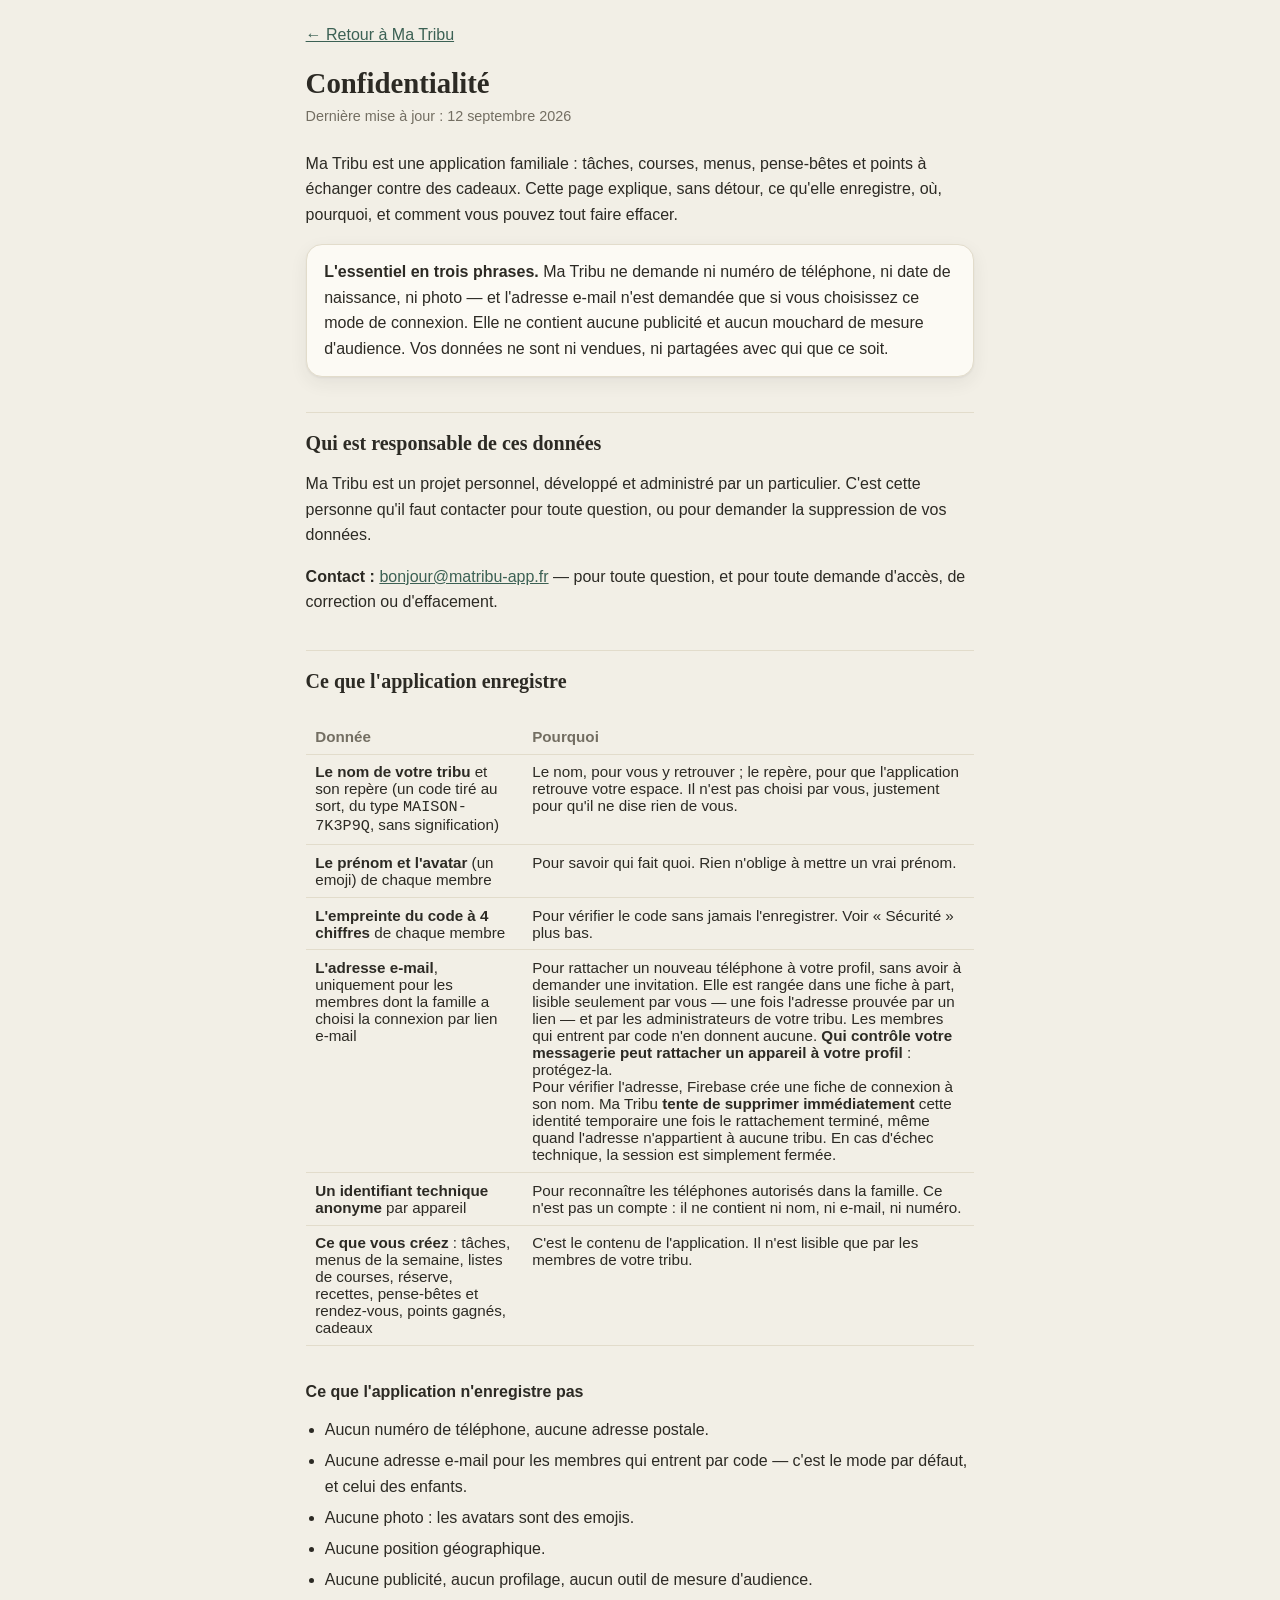
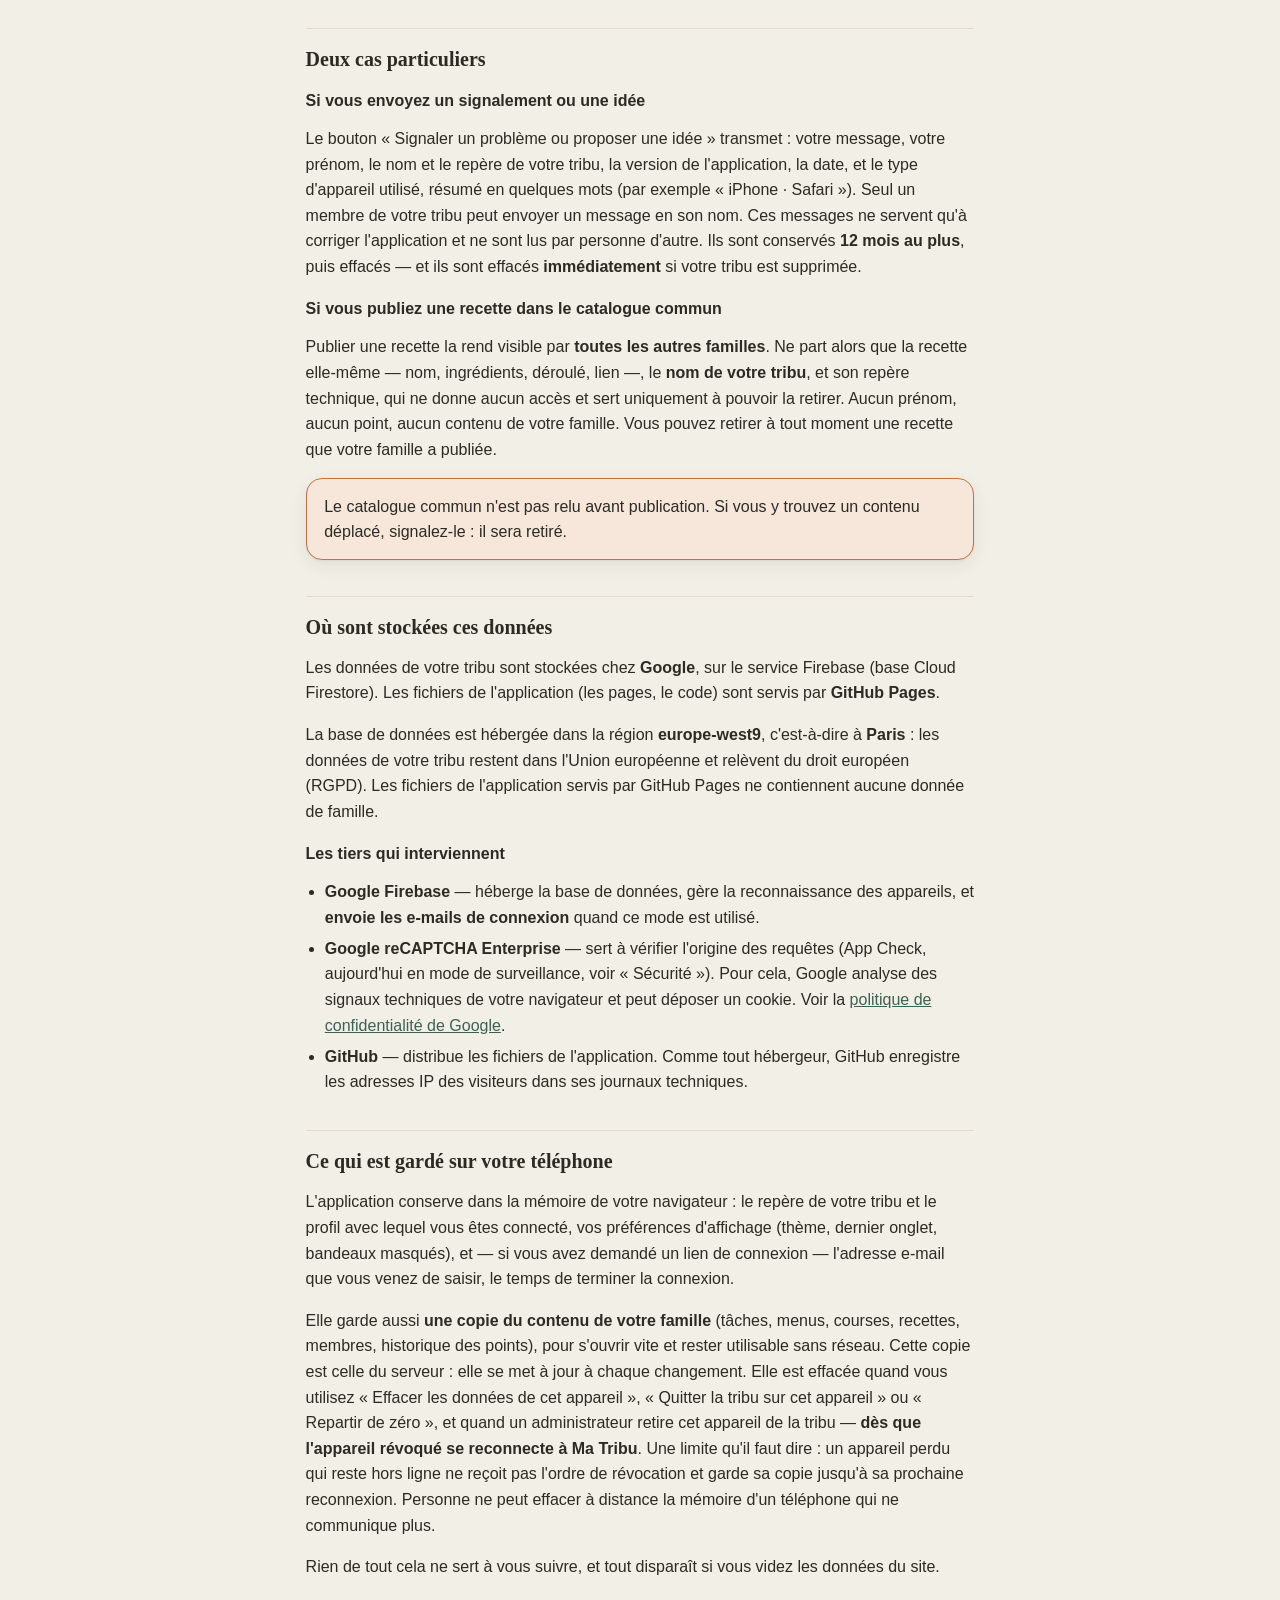
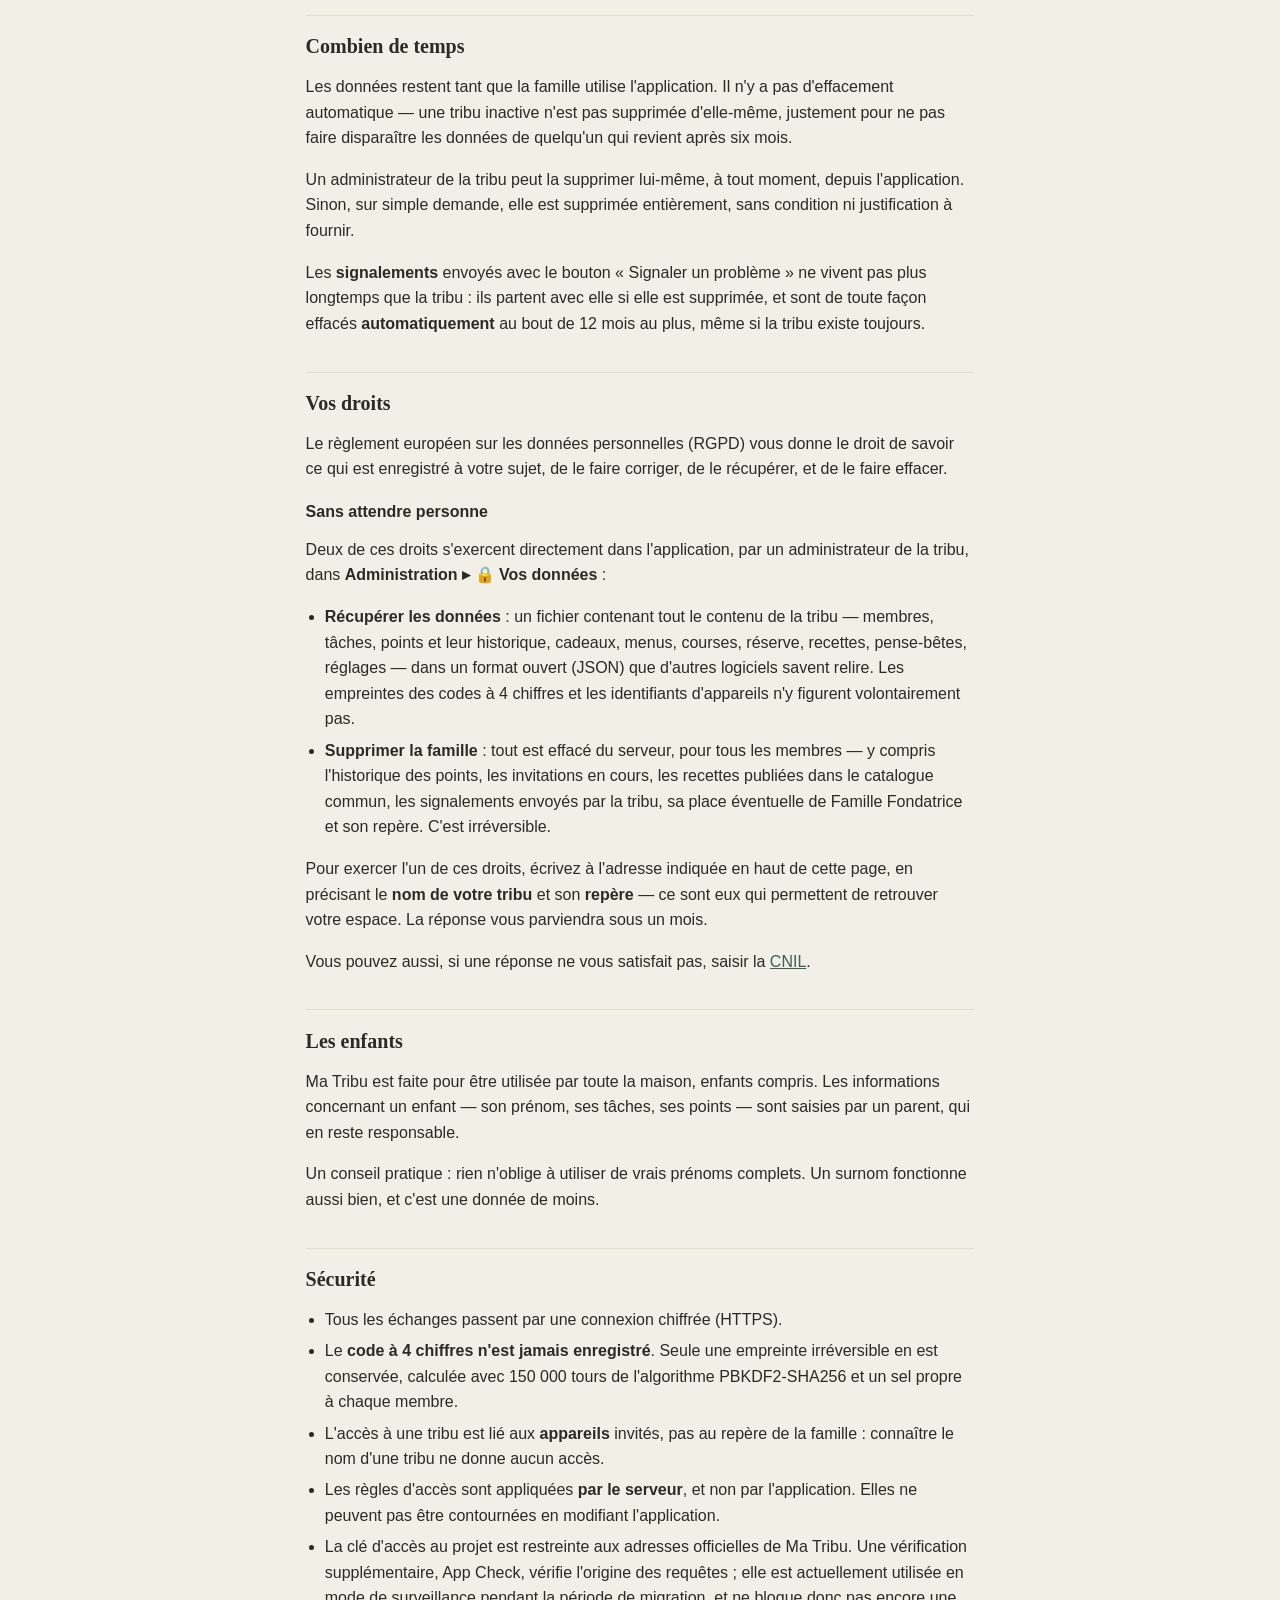
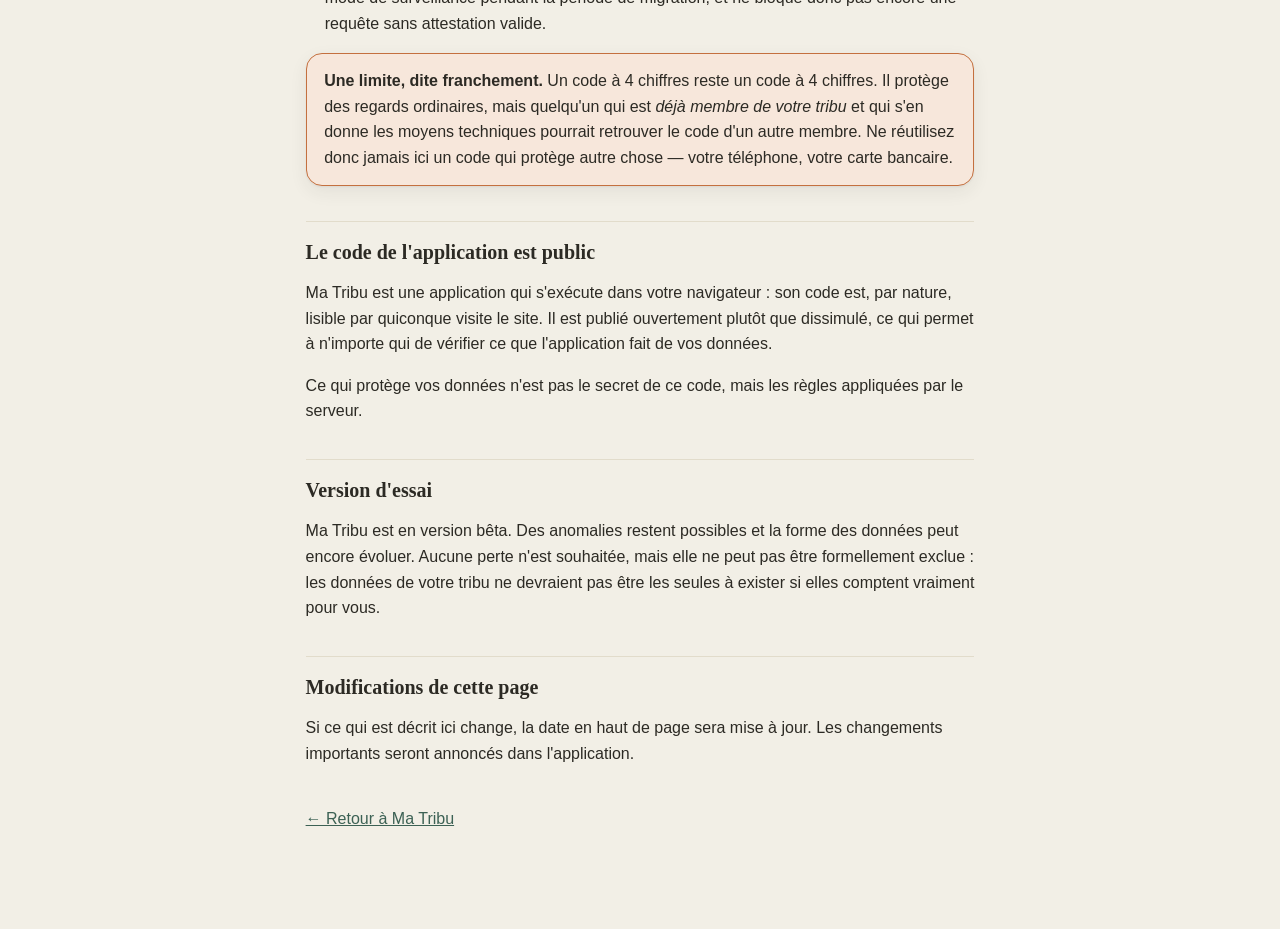
==== confidentialite.html @ 0715e957 "Add files via upload" ====
<!doctype html>
<html lang="fr">
<head>
<meta charset="utf-8">
<meta name="viewport" content="width=device-width, initial-scale=1, viewport-fit=cover">
<!-- CSP (15/09/2026, en essai) : une page de texte, sans aucun script. Elle n'a le droit
     de charger que sa feuille de style et son icone ; tout le reste est refuse. -->
<meta http-equiv="Content-Security-Policy" content="default-src 'none'; style-src 'self' 'unsafe-inline'; img-src 'self'; base-uri 'none'; form-action 'none'">
<title>Confidentialité — Ma Tribu</title>
<meta name="description" content="Ce que Ma Tribu collecte, où c'est stocké, et comment obtenir la suppression de vos données.">
<meta name="theme-color" content="#4E7A6A">
<meta name="robots" content="index, follow">
<link rel="icon" href="icon-192.png">
<link rel="stylesheet" href="styles.css">
<style>
  /* Une page de texte, pas un écran d'application : elle doit rester lisible
     seule, sans le cadre de l'app et sans JavaScript. */
  .page-texte{
    max-width:44rem;
    margin:0 auto;
    padding:1.6rem 1.1rem 4rem;
    color:var(--ink);
  }
  .page-texte h1{
    font-family:var(--font-display);
    font-size:1.8rem;
    line-height:1.2;
    margin:.2rem 0 .3rem;
  }
  .page-texte h2{
    font-family:var(--font-display);
    font-size:1.25rem;
    margin:2.2rem 0 .6rem;
    padding-top:1.2rem;
    border-top:1px solid var(--border);
  }
  .page-texte h3{
    font-size:1rem;
    margin:1.3rem 0 .35rem;
  }
  .page-texte p, .page-texte li{ line-height:1.6; }
  .page-texte ul{ padding-left:1.2rem; }
  .page-texte li{ margin:.35rem 0; }
  .page-texte a{ color:var(--accent-strong); }
  .date-maj{ color:var(--ink-muted); font-size:.9rem; margin:0 0 1.4rem; }
  .encadre{
    background:var(--surface);
    border:1px solid var(--border);
    border-radius:var(--radius);
    padding:.9rem 1.1rem;
    margin:1rem 0;
    box-shadow:var(--shadow);
  }
  .encadre.attention{ background:var(--warm-soft); border-color:var(--warm); }
  .a-completer{
    background:var(--gold-soft);
    border:2px dashed var(--gold);
    border-radius:var(--radius-sm);
    padding:.7rem .9rem;
    margin:.8rem 0;
    font-weight:600;
  }
  .tableau-donnees{ width:100%; border-collapse:collapse; margin:1rem 0; font-size:.95rem; }
  .tableau-donnees th, .tableau-donnees td{
    text-align:left; vertical-align:top;
    padding:.55rem .6rem;
    border-bottom:1px solid var(--border);
  }
  .tableau-donnees th{ color:var(--ink-muted); font-weight:600; }
  .enveloppe-tableau{ overflow-x:auto; }
  .retour{ display:inline-block; margin-bottom:1.2rem; color:var(--accent-strong); }
</style>
</head>
<body>
<main class="page-texte">

<a class="retour" href="./">← Retour à Ma Tribu</a>

<h1>Confidentialité</h1>
<p class="date-maj">Dernière mise à jour : 12 septembre 2026</p>

<p>Ma Tribu est une application familiale : tâches, courses, menus, pense-bêtes
et points à échanger contre des cadeaux. Cette page explique, sans détour, ce
qu'elle enregistre, où, pourquoi, et comment vous pouvez tout faire effacer.</p>

<div class="encadre">
  <p style="margin:0"><b>L'essentiel en trois phrases.</b> Ma Tribu ne demande
  ni numéro de téléphone, ni date de naissance, ni photo — et l'adresse e-mail
  n'est demandée que si vous choisissez ce mode de connexion. Elle ne contient
  aucune publicité et aucun mouchard de mesure d'audience. Vos données ne sont
  ni vendues, ni partagées avec qui que ce soit.</p>
</div>

<h2>Qui est responsable de ces données</h2>

<p>Ma Tribu est un projet personnel, développé et administré par un particulier.
C'est cette personne qu'il faut contacter pour toute question, ou pour demander
la suppression de vos données.</p>

<p><b>Contact :</b>
<a href="mailto:bonjour@matribu-app.fr">bonjour@matribu-app.fr</a> — pour toute
question, et pour toute demande d'accès, de correction ou d'effacement.</p>

<h2>Ce que l'application enregistre</h2>

<div class="enveloppe-tableau">
<table class="tableau-donnees">
  <thead>
    <tr><th>Donnée</th><th>Pourquoi</th></tr>
  </thead>
  <tbody>
    <tr>
      <td><b>Le nom de votre tribu</b> et son repère (un code tiré au sort,
      du type <code>MAISON-7K3P9Q</code>, sans signification)</td>
      <td>Le nom, pour vous y retrouver ; le repère, pour que l'application
      retrouve votre espace. Il n'est pas choisi par vous, justement pour
      qu'il ne dise rien de vous.</td>
    </tr>
    <tr>
      <td><b>Le prénom et l'avatar</b> (un emoji) de chaque membre</td>
      <td>Pour savoir qui fait quoi. Rien n'oblige à mettre un vrai prénom.</td>
    </tr>
    <tr>
      <td><b>L'empreinte du code à 4 chiffres</b> de chaque membre</td>
      <td>Pour vérifier le code sans jamais l'enregistrer. Voir « Sécurité »
      plus bas.</td>
    </tr>
    <tr>
      <td><b>L'adresse e-mail</b>, uniquement pour les membres dont la famille
      a choisi la connexion par lien e-mail</td>
      <td>Pour rattacher un nouveau téléphone à votre profil, sans avoir à
      demander une invitation. Elle est rangée dans une fiche à part, lisible
      seulement par vous — une fois l'adresse prouvée par un lien — et par les
      administrateurs de votre tribu. Les membres qui entrent par code n'en
      donnent aucune. <b>Qui contrôle votre messagerie peut rattacher un
      appareil à votre profil</b> : protégez-la.<br>
      Pour vérifier l'adresse, Firebase crée une fiche de connexion à son nom.
      Ma Tribu <b>tente de supprimer immédiatement</b> cette identité
      temporaire une fois le rattachement terminé, même quand l'adresse
      n'appartient à aucune tribu. En cas d'échec technique, la session est
      simplement fermée.</td>
    </tr>
    <tr>
      <td><b>Un identifiant technique anonyme</b> par appareil</td>
      <td>Pour reconnaître les téléphones autorisés dans la famille. Ce n'est
      pas un compte : il ne contient ni nom, ni e-mail, ni numéro.</td>
    </tr>
    <tr>
      <td><b>Ce que vous créez</b> : tâches, menus de la semaine, listes de
      courses, réserve, recettes, pense-bêtes et rendez-vous, points gagnés,
      cadeaux</td>
      <td>C'est le contenu de l'application. Il n'est lisible que par les
      membres de votre tribu.</td>
    </tr>
  </tbody>
</table>
</div>

<h3>Ce que l'application n'enregistre pas</h3>
<ul>
  <li>Aucun numéro de téléphone, aucune adresse postale.</li>
  <li>Aucune adresse e-mail pour les membres qui entrent par code — c'est le
  mode par défaut, et celui des enfants.</li>
  <li>Aucune photo : les avatars sont des emojis.</li>
  <li>Aucune position géographique.</li>
  <li>Aucune publicité, aucun profilage, aucun outil de mesure d'audience.</li>
</ul>

<h2>Deux cas particuliers</h2>

<h3>Si vous envoyez un signalement ou une idée</h3>
<p>Le bouton « Signaler un problème ou proposer une idée » transmet : votre
message, votre prénom, le nom et le repère de votre tribu, la version de
l'application, la date, et le type d'appareil utilisé, résumé en quelques
mots (par exemple « iPhone · Safari »). Seul un membre de votre tribu peut
envoyer un message en son nom. Ces messages ne servent qu'à corriger
l'application et ne sont lus par personne d'autre. Ils sont conservés
<b>12 mois au plus</b>, puis effacés — et ils sont effacés <b>immédiatement</b>
si votre tribu est supprimée.</p>

<h3>Si vous publiez une recette dans le catalogue commun</h3>
<p>Publier une recette la rend visible par <b>toutes les autres familles</b>.
Ne part alors que la recette elle-même — nom, ingrédients, déroulé, lien —,
le <b>nom de votre tribu</b>, et son repère technique, qui ne donne aucun
accès et sert uniquement à pouvoir la retirer. Aucun prénom, aucun point,
aucun contenu de votre famille. Vous pouvez retirer à tout moment une recette
que votre famille a publiée.</p>

<div class="encadre attention">
  <p style="margin:0">Le catalogue commun n'est pas relu avant publication.
  Si vous y trouvez un contenu déplacé, signalez-le : il sera retiré.</p>
</div>

<h2>Où sont stockées ces données</h2>

<p>Les données de votre tribu sont stockées chez <b>Google</b>, sur le service
Firebase (base Cloud Firestore). Les fichiers de l'application (les pages, le
code) sont servis par <b>GitHub Pages</b>.</p>

<p>La base de données est hébergée dans la région <b>europe-west9</b>, c'est-à-dire
à <b>Paris</b> : les données de votre tribu restent dans l'Union européenne et
relèvent du droit européen (RGPD). Les fichiers de l'application servis par
GitHub Pages ne contiennent aucune donnée de famille.</p>

<h3>Les tiers qui interviennent</h3>
<ul>
  <li><b>Google Firebase</b> — héberge la base de données, gère la
  reconnaissance des appareils, et <b>envoie les e-mails de connexion</b>
  quand ce mode est utilisé.</li>
  <li><b>Google reCAPTCHA Enterprise</b> — sert à vérifier l'origine des
  requêtes (App Check, aujourd'hui en mode de surveillance, voir « Sécurité »).
  Pour cela, Google analyse des
  signaux techniques de votre navigateur et peut déposer un cookie. Voir la
  <a href="https://policies.google.com/privacy" target="_blank" rel="noopener">politique
  de confidentialité de Google</a>.</li>
  <li><b>GitHub</b> — distribue les fichiers de l'application. Comme tout
  hébergeur, GitHub enregistre les adresses IP des visiteurs dans ses journaux
  techniques.</li>
</ul>

<h2>Ce qui est gardé sur votre téléphone</h2>

<p>L'application conserve dans la mémoire de votre navigateur : le repère de
votre tribu et le profil avec lequel vous êtes connecté, vos préférences
d'affichage (thème, dernier onglet, bandeaux masqués), et — si vous avez
demandé un lien de connexion — l'adresse e-mail que vous venez de saisir, le
temps de terminer la connexion.</p>
<p>Elle garde aussi <b>une copie du contenu de votre famille</b> (tâches,
menus, courses, recettes, membres, historique des points), pour s'ouvrir
vite et rester utilisable sans réseau. Cette copie est celle du serveur : elle
se met à jour à chaque changement. Elle est effacée quand vous utilisez
« Effacer les données de cet appareil », « Quitter la tribu sur cet appareil »
ou « Repartir de zéro », et quand un administrateur retire cet appareil de la
tribu — <b>dès que l'appareil révoqué se reconnecte à Ma Tribu</b>. Une limite
qu'il faut dire : un appareil perdu qui reste hors ligne ne reçoit pas l'ordre
de révocation et garde sa copie jusqu'à sa prochaine reconnexion. Personne ne
peut effacer à distance la mémoire d'un téléphone qui ne communique plus.</p>
<p>Rien de tout cela ne sert à vous suivre, et tout disparaît si vous videz les
données du site.</p>

<h2>Combien de temps</h2>

<p>Les données restent tant que la famille utilise l'application. Il n'y a pas
d'effacement automatique — une tribu inactive n'est pas supprimée d'elle-même,
justement pour ne pas faire disparaître les données de quelqu'un qui revient
après six mois.</p>
<p>Un administrateur de la tribu peut la supprimer lui-même, à tout moment,
depuis l'application. Sinon, sur simple demande, elle est supprimée
entièrement, sans condition ni justification à fournir.</p>
<p>Les <b>signalements</b> envoyés avec le bouton « Signaler un problème » ne
vivent pas plus longtemps que la tribu : ils partent avec elle si elle est
supprimée, et sont de toute façon effacés <b>automatiquement</b> au bout de
12 mois au plus, même si la tribu existe toujours.</p>

<h2>Vos droits</h2>

<p>Le règlement européen sur les données personnelles (RGPD) vous donne le droit
de savoir ce qui est enregistré à votre sujet, de le faire corriger, de le
récupérer, et de le faire effacer.</p>

<h3>Sans attendre personne</h3>
<p>Deux de ces droits s'exercent directement dans l'application, par un
administrateur de la tribu, dans <b>Administration ▸ 🔒 Vos données</b> :</p>
<ul>
  <li><b>Récupérer les données</b> : un fichier contenant tout le contenu de la
  tribu — membres, tâches, points et leur historique, cadeaux, menus, courses,
  réserve, recettes, pense-bêtes, réglages — dans un format ouvert (JSON) que
  d'autres logiciels savent relire. Les empreintes des codes à 4 chiffres et les
  identifiants d'appareils n'y figurent volontairement pas.</li>
  <li><b>Supprimer la famille</b> : tout est effacé du serveur, pour tous les
  membres — y compris l'historique des points, les invitations en cours, les
  recettes publiées dans le catalogue commun, les signalements envoyés par la
  tribu, sa place éventuelle de Famille Fondatrice et son repère. C'est
  irréversible.</li>
</ul>
<p>Pour exercer l'un de ces droits, écrivez à l'adresse indiquée en haut de
cette page, en précisant le <b>nom de votre tribu</b> et son <b>repère</b> — ce
sont eux qui permettent de retrouver votre espace. La réponse vous parviendra
sous un mois.</p>
<p>Vous pouvez aussi, si une réponse ne vous satisfait pas, saisir la
<a href="https://www.cnil.fr/fr/plaintes" target="_blank" rel="noopener">CNIL</a>.</p>

<h2>Les enfants</h2>

<p>Ma Tribu est faite pour être utilisée par toute la maison, enfants compris.
Les informations concernant un enfant — son prénom, ses tâches, ses points —
sont saisies par un parent, qui en reste responsable.</p>
<p>Un conseil pratique : rien n'oblige à utiliser de vrais prénoms complets.
Un surnom fonctionne aussi bien, et c'est une donnée de moins.</p>

<h2>Sécurité</h2>

<ul>
  <li>Tous les échanges passent par une connexion chiffrée (HTTPS).</li>
  <li>Le <b>code à 4 chiffres n'est jamais enregistré</b>. Seule une empreinte
  irréversible en est conservée, calculée avec 150 000 tours de l'algorithme
  PBKDF2-SHA256 et un sel propre à chaque membre.</li>
  <li>L'accès à une tribu est lié aux <b>appareils</b> invités, pas au repère
  de la famille : connaître le nom d'une tribu ne donne aucun accès.</li>
  <li>Les règles d'accès sont appliquées <b>par le serveur</b>, et non par
  l'application. Elles ne peuvent pas être contournées en modifiant
  l'application.</li>
  <li>La clé d'accès au projet est restreinte aux adresses officielles de Ma
  Tribu. Une vérification supplémentaire, App Check, vérifie l'origine des
  requêtes ; elle est actuellement utilisée en mode de surveillance pendant la
  période de migration, et ne bloque donc pas encore une requête sans
  attestation valide.</li>
</ul>

<div class="encadre attention">
  <p style="margin:0"><b>Une limite, dite franchement.</b> Un code à 4 chiffres
  reste un code à 4 chiffres. Il protège des regards ordinaires, mais quelqu'un
  qui est <i>déjà membre de votre tribu</i> et qui s'en donne les moyens
  techniques pourrait retrouver le code d'un autre membre. Ne réutilisez donc
  jamais ici un code qui protège autre chose — votre téléphone, votre carte
  bancaire.</p>
</div>

<h2>Le code de l'application est public</h2>

<p>Ma Tribu est une application qui s'exécute dans votre navigateur : son code
est, par nature, lisible par quiconque visite le site. Il est publié ouvertement
plutôt que dissimulé, ce qui permet à n'importe qui de vérifier ce que
l'application fait de vos données.</p>
<p>Ce qui protège vos données n'est pas le secret de ce code, mais les règles
appliquées par le serveur.</p>

<h2>Version d'essai</h2>

<p>Ma Tribu est en version bêta. Des anomalies restent possibles et la forme des
données peut encore évoluer. Aucune perte n'est souhaitée, mais elle ne peut pas
être formellement exclue : les données de votre tribu ne devraient pas être les
seules à exister si elles comptent vraiment pour vous.</p>

<h2>Modifications de cette page</h2>

<p>Si ce qui est décrit ici change, la date en haut de page sera mise à jour.
Les changements importants seront annoncés dans l'application.</p>

<p style="margin-top:2.5rem"><a class="retour" href="./">← Retour à Ma Tribu</a></p>

</main>
</body>
</html>
---- styles.css ----
/* Ma Tribu — feuille de style unique.
   Palette chaleureuse : creme + sauge + terracotta, mode sombre inclus. */

:root{
  --bg:#F2EFE6;
  --bg-flou:rgba(242,239,230,.80);
  --surface:#FCFAF4;
  --surface-flou:rgba(252,250,244,.84);
  --surface-2:#F5F1E6;
  --ink:#2C2A24;
  --ink-muted:#736E62;
  --border:#E2DCCB;
  --accent:#4E7A6A;
  --accent-strong:#3C6154;
  --accent-soft:#E4EDE8;
  --accent-ink:#FFFFFF;
  --warm:#C4703F;
  --warm-soft:#F7E7DB;
  --gold:#9C7314;
  --gold-soft:#F8EFD5;
  --danger:#B14A3E;
  --danger-soft:#F8E4E0;
  --ok:#3F7A55;
  --radius:16px;
  --radius-sm:11px;
  --shadow:0 1px 2px rgba(44,42,36,.06), 0 6px 18px rgba(44,42,36,.07);
  --shadow-lg:0 4px 12px rgba(44,42,36,.10), 0 18px 40px rgba(44,42,36,.14);
  --font-display:"Iowan Old Style","Palatino Linotype",Palatino,Georgia,"Times New Roman",serif;
  --font-body:-apple-system,BlinkMacSystemFont,"Segoe UI",Roboto,"Helvetica Neue",Arial,sans-serif;
}
@media (prefers-color-scheme: dark){
  :root:not([data-theme="light"]){
    --bg:#151917;
    --bg-flou:rgba(21,25,23,.80);
    --surface:#1E2421;
    --surface-flou:rgba(30,36,33,.84);
    --surface-2:#262D29;
    --ink:#E9E7DD;
    --ink-muted:#9AA39A;
    --border:#333B36;
    --accent:#7FB39C;
    --accent-strong:#9BCAB5;
    --accent-soft:#25332D;
    --accent-ink:#10201A;
    --warm:#DE9061;
    --warm-soft:#37271E;
    --gold:#D9AE4A;
    --gold-soft:#332D1B;
    --danger:#E08571;
    --danger-soft:#3A241F;
    --ok:#6FBF8B;
    --shadow:0 1px 2px rgba(0,0,0,.35), 0 8px 20px rgba(0,0,0,.4);
    --shadow-lg:0 6px 16px rgba(0,0,0,.45), 0 20px 44px rgba(0,0,0,.5);
  }
}
:root[data-theme="dark"]{
  --bg:#151917; --bg-flou:rgba(21,25,23,.80); --surface:#1E2421;
  --surface-flou:rgba(30,36,33,.84); --surface-2:#262D29; --ink:#E9E7DD; --ink-muted:#9AA39A;
  --border:#333B36; --accent:#7FB39C; --accent-strong:#9BCAB5; --accent-soft:#25332D;
  --accent-ink:#10201A; --warm:#DE9061; --warm-soft:#37271E; --gold:#D9AE4A;
  --gold-soft:#332D1B; --danger:#E08571; --danger-soft:#3A241F; --ok:#6FBF8B;
  --shadow:0 1px 2px rgba(0,0,0,.35), 0 8px 20px rgba(0,0,0,.4);
  --shadow-lg:0 6px 16px rgba(0,0,0,.45), 0 20px 44px rgba(0,0,0,.5);
}

/* ---------- Palettes ----------
   La palette change l'identité colorée ; le mode clair/sombre continue de
   fonctionner pour chacune. Trois blocs par palette, comme pour le mode
   sombre de base : les valeurs claires, les valeurs sombres du système, et
   les valeurs sombres choisies à la main. Choisie par appareil. */

/* 🫐 Myrtille */
:root[data-palette="myrtille"]{
  --bg:#EFF0F7; --bg-flou:rgba(239,240,247,.80); --surface:#FAFAFE;
  --surface-flou:rgba(250,250,254,.84); --surface-2:#F0F1F9; --border:#DDDEEC;
  --accent:#4C5BA8; --accent-strong:#3B4788; --accent-soft:#E5E8F6; --accent-ink:#FFFFFF;
  --warm:#9B5FA8; --warm-soft:#F3E6F5; --gold:#8A6F1E; --gold-soft:#F6EFD8;
}
@media (prefers-color-scheme: dark){
  :root[data-palette="myrtille"]:not([data-theme="light"]){
    --bg:#14161F; --bg-flou:rgba(20,22,31,.80); --surface:#1C1F2B;
    --surface-flou:rgba(28,31,43,.84); --surface-2:#242838; --border:#333850;
    --accent:#93A5E8; --accent-strong:#B3C0F2; --accent-soft:#242A45; --accent-ink:#101425;
    --warm:#C89BD8; --warm-soft:#2C2038; --gold:#D9B45C; --gold-soft:#332B18;
  }
}
:root[data-theme="dark"][data-palette="myrtille"]{
  --bg:#14161F; --bg-flou:rgba(20,22,31,.80); --surface:#1C1F2B;
  --surface-flou:rgba(28,31,43,.84); --surface-2:#242838; --border:#333850;
  --accent:#93A5E8; --accent-strong:#B3C0F2; --accent-soft:#242A45; --accent-ink:#101425;
  --warm:#C89BD8; --warm-soft:#2C2038; --gold:#D9B45C; --gold-soft:#332B18;
}

/* 🌸 Pivoine */
:root[data-palette="pivoine"]{
  --bg:#F7EFF1; --bg-flou:rgba(247,239,241,.80); --surface:#FDF8F9;
  --surface-flou:rgba(253,248,249,.84); --surface-2:#F6ECEF; --border:#EBD9DF;
  --accent:#A84D6E; --accent-strong:#8A3A58; --accent-soft:#F6E4EB; --accent-ink:#FFFFFF;
  --warm:#C4703F; --warm-soft:#F7E7DB; --gold:#9C7314; --gold-soft:#F8EFD5;
}
@media (prefers-color-scheme: dark){
  :root[data-palette="pivoine"]:not([data-theme="light"]){
    --bg:#1A1416; --bg-flou:rgba(26,20,22,.80); --surface:#241B1F;
    --surface-flou:rgba(36,27,31,.84); --surface-2:#2D2227; --border:#3D2F35;
    --accent:#E39BB6; --accent-strong:#F0B9CD; --accent-soft:#38222B; --accent-ink:#1F1014;
    --warm:#DE9061; --warm-soft:#37271E; --gold:#D9AE4A; --gold-soft:#332D1B;
  }
}
:root[data-theme="dark"][data-palette="pivoine"]{
  --bg:#1A1416; --bg-flou:rgba(26,20,22,.80); --surface:#241B1F;
  --surface-flou:rgba(36,27,31,.84); --surface-2:#2D2227; --border:#3D2F35;
  --accent:#E39BB6; --accent-strong:#F0B9CD; --accent-soft:#38222B; --accent-ink:#1F1014;
  --warm:#DE9061; --warm-soft:#37271E; --gold:#D9AE4A; --gold-soft:#332D1B;
}

/* 🌊 Lagon */
:root[data-palette="lagon"]{
  --bg:#EAF4F4; --bg-flou:rgba(234,244,244,.80); --surface:#F8FDFD;
  --surface-flou:rgba(248,253,253,.84); --surface-2:#E6F1F1; --border:#D2E5E5;
  --accent:#1F7A81; --accent-strong:#125E64; --accent-soft:#DCEEEF; --accent-ink:#FFFFFF;
  --warm:#D2694F; --warm-soft:#F9E3DC; --gold:#96741B; --gold-soft:#F7EFD6;
}
@media (prefers-color-scheme: dark){
  :root[data-palette="lagon"]:not([data-theme="light"]){
    --bg:#101A1B; --bg-flou:rgba(16,26,27,.80); --surface:#172426;
    --surface-flou:rgba(23,36,38,.84); --surface-2:#1E2E30; --border:#2B3E40;
    --accent:#63C3C8; --accent-strong:#8ADCE0; --accent-soft:#1B3336; --accent-ink:#08191B;
    --warm:#E8917A; --warm-soft:#35231E; --gold:#D7AE50; --gold-soft:#312B1A;
  }
}
:root[data-theme="dark"][data-palette="lagon"]{
  --bg:#101A1B; --bg-flou:rgba(16,26,27,.80); --surface:#172426;
  --surface-flou:rgba(23,36,38,.84); --surface-2:#1E2E30; --border:#2B3E40;
  --accent:#63C3C8; --accent-strong:#8ADCE0; --accent-soft:#1B3336; --accent-ink:#08191B;
  --warm:#E8917A; --warm-soft:#35231E; --gold:#D7AE50; --gold-soft:#312B1A;
}

/* 🍁 Cannelle */
:root[data-palette="cannelle"]{
  --bg:#F6EFE3; --bg-flou:rgba(246,239,227,.80); --surface:#FDF9F1;
  --surface-flou:rgba(253,249,241,.84); --surface-2:#F3EADC; --border:#E6D8C2;
  --accent:#A8622A; --accent-strong:#8A4E1F; --accent-soft:#F5E6D6; --accent-ink:#FFFFFF;
  --warm:#B5452F; --warm-soft:#F8E1DA; --gold:#93741A; --gold-soft:#F7EFD4;
}
@media (prefers-color-scheme: dark){
  :root[data-palette="cannelle"]:not([data-theme="light"]){
    --bg:#1A1611; --bg-flou:rgba(26,22,17,.80); --surface:#241E17;
    --surface-flou:rgba(36,30,23,.84); --surface-2:#2D261D; --border:#3E3527;
    --accent:#E0A063; --accent-strong:#F0BC86; --accent-soft:#33261A; --accent-ink:#1C1208;
    --warm:#E08A72; --warm-soft:#38241F; --gold:#D9B45C; --gold-soft:#332C19;
  }
}
:root[data-theme="dark"][data-palette="cannelle"]{
  --bg:#1A1611; --bg-flou:rgba(26,22,17,.80); --surface:#241E17;
  --surface-flou:rgba(36,30,23,.84); --surface-2:#2D261D; --border:#3E3527;
  --accent:#E0A063; --accent-strong:#F0BC86; --accent-soft:#33261A; --accent-ink:#1C1208;
  --warm:#E08A72; --warm-soft:#38241F; --gold:#D9B45C; --gold-soft:#332C19;
}

/* 🖤 Ardoise */
:root[data-palette="ardoise"]{
  --bg:#F1F2F3; --bg-flou:rgba(241,242,243,.80); --surface:#FBFBFC;
  --surface-flou:rgba(251,251,252,.84); --surface-2:#ECEEF0; --border:#DCDFE3;
  --accent:#3A4A5A; --accent-strong:#2A3745; --accent-soft:#E6EAEE; --accent-ink:#FFFFFF;
  --warm:#B4562F; --warm-soft:#F6E4DB; --gold:#8A7420; --gold-soft:#F4EFD9;
}
@media (prefers-color-scheme: dark){
  :root[data-palette="ardoise"]:not([data-theme="light"]){
    --bg:#131517; --bg-flou:rgba(19,21,23,.80); --surface:#1B1E21;
    --surface-flou:rgba(27,30,33,.84); --surface-2:#23272B; --border:#333940;
    --accent:#9FB4C8; --accent-strong:#C0D0E0; --accent-soft:#242B33; --accent-ink:#0E1519;
    --warm:#DE8E6C; --warm-soft:#35241D; --gold:#D3AE55; --gold-soft:#302A19;
  }
}
:root[data-theme="dark"][data-palette="ardoise"]{
  --bg:#131517; --bg-flou:rgba(19,21,23,.80); --surface:#1B1E21;
  --surface-flou:rgba(27,30,33,.84); --surface-2:#23272B; --border:#333940;
  --accent:#9FB4C8; --accent-strong:#C0D0E0; --accent-soft:#242B33; --accent-ink:#0E1519;
  --warm:#DE8E6C; --warm-soft:#35241D; --gold:#D3AE55; --gold-soft:#302A19;
}

*{box-sizing:border-box;}
html,body{height:100%;}
body{
  margin:0;
  background:var(--bg);
  color:var(--ink);
  font-family:var(--font-body);
  -webkit-font-smoothing:antialiased;
}
button,input,select,textarea{font:inherit;color:inherit;}
button{cursor:pointer;}
[hidden]{display:none !important;}

.app{
  max-width:540px;
  margin:0 auto;
  min-height:100dvh;
  display:flex;
  flex-direction:column;
  position:relative;
}

/* ---------- Barre du haut ---------- */
.topbar{
  display:flex; align-items:center; gap:.6rem;
  padding:calc(.9rem + env(safe-area-inset-top)) 1rem .7rem;
  position:sticky; top:0; z-index:20;
  background:var(--bg-flou);
  backdrop-filter:saturate(150%) blur(14px);
  -webkit-backdrop-filter:saturate(150%) blur(14px);
}
.avatar{
  width:40px;height:40px;border-radius:13px;border:none;
  display:flex;align-items:center;justify-content:center;
  font-size:1.25rem;flex-shrink:0;
  background:var(--accent-soft);
  box-shadow:inset 0 0 0 2px var(--border);
}
.avatar.sm{width:30px;height:30px;border-radius:10px;font-size:1rem;}
.avatar.xs{width:24px;height:24px;border-radius:8px;font-size:.8rem;}
.topbar-titre{flex:1;min-width:0;text-align:left;background:none;border:none;padding:0;}
.topbar-titre b{display:block;font-family:var(--font-display);font-size:1.1rem;line-height:1.2;}
.topbar-titre span{display:block;font-size:.75rem;color:var(--ink-muted);}
.pastille-points{
  display:flex;align-items:center;gap:.3rem;
  background:var(--gold-soft);color:var(--gold);
  border:none;
  padding:.45rem .72rem;border-radius:999px;
  font-weight:700;font-size:.9rem;
}

/* ---------- Contenu ---------- */
/* De la place sous le contenu : la barre du bas fait ~88px et le bouton « + »
   flotte par-dessus. Sans cette marge, il cachait la dernière ligne des listes. */
main{flex:1;padding:0 1rem calc(152px + env(safe-area-inset-bottom));}
.vue{display:none;}
.vue.active{display:block;animation:apparait .22s ease;}
@keyframes apparait{from{opacity:0;transform:translateY(6px);}to{opacity:1;transform:none;}}

h2.titre-section{
  font-family:var(--font-display);font-size:1.35rem;margin:.4rem 0 .9rem;font-weight:600;
}
.sous-titre{
  display:flex;align-items:center;justify-content:space-between;gap:.6rem;
  margin:1.4rem 0 .55rem;
}
.sous-titre h3{
  margin:0;font-size:.75rem;letter-spacing:.09em;text-transform:uppercase;
  color:var(--ink-muted);font-weight:700;
}

.carte{
  background:var(--surface);
  border:1px solid var(--border);
  border-radius:var(--radius);
  box-shadow:var(--shadow);
  padding:.75rem .85rem;
  margin-bottom:.6rem;
}
.carte-titre{
  display:flex;align-items:center;gap:.5rem;
  font-weight:700;font-size:.95rem;margin-bottom:.5rem;
}
.carte-titre .lien{margin-left:auto;}

.vide{
  text-align:center;color:var(--ink-muted);
  padding:1.5rem 1rem;font-size:.88rem;line-height:1.5;
}
.vide .emoji{display:block;font-size:1.9rem;margin-bottom:.45rem;opacity:.75;}

/* ---------- Boutons ---------- */
.btn{
  border:1px solid var(--border);background:var(--surface);
  border-radius:var(--radius-sm);padding:.62rem .9rem;
  font-weight:600;font-size:.88rem;
  display:inline-flex;align-items:center;justify-content:center;gap:.4rem;
  transition:transform .08s ease;
}
.btn:active{transform:scale(.97);}
.btn.principal{background:var(--accent);border-color:var(--accent);color:var(--accent-ink);}
.btn.doux{background:var(--accent-soft);border-color:transparent;color:var(--accent-strong);}
.btn.danger{background:var(--danger-soft);border-color:transparent;color:var(--danger);}
.btn.or{background:var(--gold-soft);border-color:transparent;color:var(--gold);}
.btn.plein{width:100%;display:flex;}
.btn.mini{padding:.34rem .58rem;font-size:.78rem;border-radius:9px;min-height:32px;}
/* un bouton qui ne porte qu'une icône : pas de cadre, il s'efface derrière le texte */
.btn.icone{
  background:transparent;border-color:transparent;
  padding:.25rem 0;min-width:30px;min-height:30px;font-size:.82rem;
  opacity:.6;
}
.btn.icone:active{background:var(--surface-2);opacity:1;}
.btn:disabled{opacity:.42;pointer-events:none;}
.lien{
  background:none;border:none;padding:0;color:var(--accent-strong);
  font-weight:600;font-size:.82rem;text-decoration:underline;text-underline-offset:3px;
}
.rangee-btn{display:flex;gap:.5rem;}
.rangee-btn .btn{flex:1;}

.fab{
  position:fixed;
  bottom:calc(88px + env(safe-area-inset-bottom));
  width:54px;height:54px;border-radius:18px;border:none;
  background:var(--accent);color:var(--accent-ink);
  font-size:1.5rem;line-height:1;
  box-shadow:var(--shadow-lg);z-index:15;
  display:flex;align-items:center;justify-content:center;
  left:50%;margin-left:196px;
}
@media (max-width:560px){ .fab{left:auto;right:1rem;margin-left:0;} }
.fab:active{filter:brightness(.92);}

/* ---------- Champs ---------- */
label.champ{display:block;margin-bottom:.8rem;}
label.champ > span{
  display:block;font-size:.77rem;font-weight:600;color:var(--ink-muted);margin-bottom:.3rem;
}
input[type=text],input[type=number],input[type=date],input[type=time],
input[type=url],input[type=password],input[type=tel],input[type=email],select,textarea{
  width:100%;padding:.68rem .8rem;
  background:var(--surface-2);
  border:1px solid var(--border);border-radius:var(--radius-sm);
  outline:none;
}
input:focus,select:focus,textarea:focus{
  border-color:var(--accent);
  box-shadow:0 0 0 3px var(--accent-soft);
}
textarea{min-height:80px;resize:vertical;}
.duo{display:flex;gap:.6rem;}
.duo > *{flex:1;min-width:0;}

/* Le code a 4 chiffres, masque comme un mot de passe, avec un oeil pour le
   relire. On masque a l'AFFICHAGE seulement : le champ reste un `tel` avec
   clavier numerique, car passer en `type=password` ramene le clavier de
   lettres sur iPhone et reveille le gestionnaire de mots de passe — pour un
   code a quatre chiffres, le remede serait pire que le mal.
   Un navigateur qui ignore `-webkit-text-security` (vieux Firefox) affiche le
   code en clair : moins bien, mais rien n'est casse et le clavier reste juste. */
.champ-pin{position:relative;}
.champ-pin input{padding-right:2.8rem;}
.champ-pin input.pin-masque{-webkit-text-security:disc;text-security:disc;}
.oeil-pin{
  position:absolute;right:.15rem;top:50%;transform:translateY(-50%);
  background:none;border:0;padding:.35rem .5rem;font-size:1rem;line-height:1;
  min-height:32px;min-width:32px;
}

/* Les cases a cocher natives font 13 px : trop petit au pouce (balayage du
   12/09/2026). On les agrandit sans toucher aux marquages inline
   « width:auto » que portent certaines (min-* n'est pas ecrase par eux). */
input[type=checkbox]{min-width:18px;min-height:18px;accent-color:var(--accent);}

.puces{display:flex;flex-wrap:wrap;gap:.4rem;}
.puce{
  border:1px solid var(--border);background:var(--surface-2);
  border-radius:999px;padding:.4rem .75rem;font-size:.82rem;font-weight:600;
  display:inline-flex;align-items:center;gap:.35rem;
  transition:transform .08s ease, background .15s ease;
}
.puce:active{transform:scale(.96);}
.puce.on{
  background:var(--accent);border-color:var(--accent);color:var(--accent-ink);
  box-shadow:0 2px 6px rgba(44,42,36,.12);
}
/* Choix unique (« Pour qui ? », durée, rôle…) : on le dessine comme une
   liste d'options, pas comme des boutons. Un rond vide devant chaque option,
   un rond plein et une teinte douce pour celle qui est retenue. Le vert plein
   reste réservé aux vrais boutons (« Créer l'invitation »), sinon l'option
   retenue donnait envie de cliquer dessus. Les émojis restent dans le texte. */
.puces.unique .puce::before{
  content:"";flex:none;width:.72rem;height:.72rem;border-radius:50%;
  box-sizing:border-box;border:1.5px solid var(--ink-muted);
}
.puces.unique .puce.on{
  background:var(--accent-soft);border-color:var(--accent);color:var(--accent-strong);
  box-shadow:none;cursor:default;
}
.puces.unique .puce.on::before{
  border-color:var(--accent);background:var(--accent);
  box-shadow:inset 0 0 0 2px var(--accent-soft);
}
.puces.unique .puce.on:active{transform:none;}

/* Un interrupteur à segments : pour les bascules « soit l'un, soit l'autre ».
   Sans lui, elles ressemblaient aux pastilles de filtre juste en dessous. */
.segments{
  display:flex;gap:.2rem;
  background:var(--surface-2);
  border:1px solid var(--border);
  border-radius:999px;padding:.22rem;
  margin:.2rem 0 .8rem;
}
.segments button{
  flex:1;min-width:0;border:none;background:transparent;
  border-radius:999px;padding:.44rem .4rem;
  font-size:.82rem;font-weight:600;color:var(--ink-muted);
  display:inline-flex;align-items:center;justify-content:center;gap:.3rem;
  white-space:nowrap;overflow:hidden;text-overflow:ellipsis;
  transition:background .18s ease, color .18s ease;
}
.segments button.on{
  background:var(--surface);color:var(--accent-strong);
  box-shadow:var(--shadow);
}

.etiquette{
  display:inline-flex;align-items:center;gap:.25rem;
  font-size:.69rem;font-weight:700;
  padding:.18rem .48rem;border-radius:999px;
  background:var(--surface-2);color:var(--ink-muted);
  border:1px solid var(--border);
  white-space:nowrap;
}
.etiquette.vert{background:var(--accent-soft);color:var(--accent-strong);border-color:transparent;}
.etiquette.or{background:var(--gold-soft);color:var(--gold);border-color:transparent;}
.etiquette.chaud{background:var(--warm-soft);color:var(--warm);border-color:transparent;}
.etiquette.rouge{background:var(--danger-soft);color:var(--danger);border-color:transparent;}
/* les profils santé : juste l'émoji, sinon la fiche recette devient un sapin de Noël */
.etiquette.sante{
  background:none;border-color:transparent;
  padding:.1rem .05rem;font-size:.9rem;line-height:1;
}

/* ---------- Listes ---------- */
/* PASSE DE DENSITE (12/09/2026, demande d'Amandine) : une ligne faisait
   59 px sur un ecran de 360 px, avec 11 px entre chaque element — les
   icones ✏️ 🗑️ occupaient 79 px pour deux gestes. Les boutons qui se
   suivent forment un groupe : ils se rapprochent, et le libelle gagne la
   place. Les zones tactiles restent a 32 px au minimum. */
.ligne{
  display:flex;align-items:center;gap:.55rem;
  padding:.36rem 0;border-top:1px solid var(--border);
}
/* Seconde passe (14/09/2026) : la premiere (-.3rem) ne se voyait pas sur
   telephone. Les boutons se touchent : 32 px chacun, 0 px entre eux. */
.ligne > .btn + .btn{margin-left:-.55rem;}   /* exactement 0 px entre eux : au-dela ils se chevauchent et un clic au bord part sur le voisin — supprimer au lieu de modifier (14/09/2026) */
.ligne:first-child{border-top:none;}
.ligne-corps{flex:1;min-width:0;}
.ligne-corps b{display:block;font-size:.93rem;font-weight:600;line-height:1.3;}
.ligne-corps small{display:block;color:var(--ink-muted);font-size:.74rem;margin-top:0;line-height:1.25;}
.ligne-corps .etiquettes{display:flex;flex-wrap:wrap;gap:.3rem;margin-top:.3rem;}
.ligne.fait .ligne-corps b{text-decoration:line-through;color:var(--ink-muted);}

.coche{
  width:26px;height:26px;flex-shrink:0;border-radius:9px;
  border:2px solid var(--border);background:transparent;
  display:flex;align-items:center;justify-content:center;
  font-size:.8rem;color:transparent;padding:0;
}
.coche.on{background:var(--accent);border-color:var(--accent);color:var(--accent-ink);}

/* ---------- Navigation basse ---------- */
.nav{
  position:fixed;bottom:0;left:0;right:0;z-index:20;
  background:var(--surface-flou);
  backdrop-filter:saturate(150%) blur(14px);
  -webkit-backdrop-filter:saturate(150%) blur(14px);
  border-top:1px solid var(--border);
  padding:.35rem .3rem calc(.35rem + env(safe-area-inset-bottom));
}
.nav-inner{max-width:540px;margin:0 auto;display:flex;}
.nav button{
  flex:1 1 0;min-width:0;background:none;border:none;padding:.3rem 0;
  display:flex;flex-direction:column;align-items:center;gap:.15rem;
  color:var(--ink-muted);font-size:.65rem;font-weight:600;
  position:relative;
  transition:color .18s ease;
}
/* Sept onglets depuis la Réserve : sur un écran de 360 px, une pastille de
   46 px fixes par onglet débordait de 17 px et coupait « Rappels »
   (mesuré le 12/09/2026). La pastille cède la place, le libellé aussi. */
.nav button .ic{
  font-size:1.2rem;line-height:1;
  display:flex;align-items:center;justify-content:center;
  width:min(46px,100%);height:28px;border-radius:999px;
  background:transparent;
  transition:background .2s ease, transform .2s ease;
}
.nav button .lib{max-width:100%;overflow:hidden;text-overflow:ellipsis;white-space:nowrap;}
@media (max-width:380px){
  .nav{padding-left:.15rem;padding-right:.15rem;}
  .nav button{font-size:.6rem;}
  .nav button .ic{width:min(40px,100%);}
}
.nav button.active{color:var(--accent-strong);}
.nav button.active .ic{background:var(--accent-soft);transform:translateY(-1px);}
.nav button:active .ic{transform:scale(.92);}
.nav .pastille{
  position:absolute;top:0;left:calc(50% + 8px);
  min-width:17px;height:17px;padding:0 .25rem;border-radius:999px;
  background:var(--warm);color:#fff;font-size:.62rem;line-height:17px;font-weight:700;
}

/* ---------- Présentation de bienvenue (carrousel) ---------- */
.carrousel{
  display:flex;overflow-x:auto;scroll-snap-type:x mandatory;
  -webkit-overflow-scrolling:touch;scrollbar-width:none;
}
.carrousel::-webkit-scrollbar{display:none;}
.volet{
  flex:0 0 100%;scroll-snap-align:start;box-sizing:border-box;
  padding:.4rem .6rem .5rem;text-align:center;min-height:230px;
}
.volet .grand{font-size:3rem;line-height:1;margin:.3rem 0 .7rem;}
.volet h4{font-family:var(--font-display);font-size:1.25rem;font-weight:600;margin:0 0 .45rem;}
.volet p{color:var(--ink-muted);font-size:.9rem;line-height:1.5;margin:0;}
.points-carrousel{display:flex;justify-content:center;gap:.4rem;margin:.5rem 0 1rem;}
.points-carrousel i{width:7px;height:7px;border-radius:999px;background:var(--border);
  transition:background .2s ease, transform .2s ease;}
.points-carrousel i.on{background:var(--accent);transform:scale(1.35);}

/* ---------- Feuille modale ---------- */
.voile{
  position:fixed;inset:0;z-index:40;
  background:rgba(20,18,14,.45);
  display:flex;align-items:flex-end;justify-content:center;
  opacity:0;pointer-events:none;transition:opacity .2s ease;
}
.voile.on{opacity:1;pointer-events:auto;}
.feuille{
  width:100%;max-width:540px;max-height:88dvh;overflow-y:auto;
  overscroll-behavior:contain;   /* arrivé au bout, le geste ne fait pas défiler la page derrière */
  background:var(--surface);
  border-radius:22px 22px 0 0;
  padding:1rem 1.1rem calc(1.3rem + env(safe-area-inset-bottom));
  transform:translateY(16px);transition:transform .22s ease;
  box-shadow:var(--shadow-lg);
}
.voile.on .feuille{transform:none;}
/* Page figée tant qu'une feuille est ouverte (figerPage / libererPage dans
   app.js). Sans cela, sur téléphone, la page de derrière défilait sous la
   feuille : la barre d'adresse se repliait, la hauteur d'écran changeait et
   la feuille glissait vers le bas, emportant ses boutons (bug du 11/09/2026). */
/* height:auto : la page garde sa vraie hauteur. Avec la hauteur d'écran
   (html,body{height:100%}), remontée de N pixels, elle laissait un vide en bas. */
body.feuille-ouverte{position:fixed;left:0;right:0;height:auto;}
@media print{
  body.feuille-ouverte{position:static !important;top:auto !important;overflow:visible !important;}
}
.feuille-poignee{
  width:40px;height:4px;border-radius:999px;background:var(--border);
  margin:0 auto .9rem;
}
.feuille h3{margin:.1rem 0 1rem;font-family:var(--font-display);font-size:1.2rem;font-weight:600;}

/* ---------- Toast ---------- */
.toast{
  position:fixed;left:50%;transform:translate(-50%,20px);
  bottom:calc(100px + env(safe-area-inset-bottom));
  background:var(--ink);color:var(--bg);
  padding:.6rem 1rem;border-radius:999px;font-size:.85rem;font-weight:600;
  z-index:60;opacity:0;pointer-events:none;transition:opacity .22s ease, transform .22s ease;
  max-width:88vw;text-align:center;
}
.toast.on{opacity:1;transform:translate(-50%,0);}

/* ---------- Ecran de connexion ---------- */
.connexion{
  min-height:100dvh;display:flex;flex-direction:column;justify-content:center;
  padding:2rem 1.2rem calc(2rem + env(safe-area-inset-bottom));
  max-width:440px;margin:0 auto;
}
.logo-tribu{
  width:74px;height:74px;border-radius:24px;margin:0 auto 1rem;
  background:var(--accent);color:var(--accent-ink);
  display:flex;align-items:center;justify-content:center;font-size:2.1rem;
  box-shadow:var(--shadow-lg);
}
.connexion h1{
  font-family:var(--font-display);font-size:1.85rem;text-align:center;
  margin:0 0 .35rem;font-weight:600;
}
.connexion p.intro{text-align:center;color:var(--ink-muted);margin:0 0 1.6rem;font-size:.9rem;line-height:1.5;}

.grille-profils{display:grid;grid-template-columns:repeat(3,1fr);gap:.6rem;}
.profil-carte{
  background:var(--surface);border:1px solid var(--border);border-radius:var(--radius);
  padding:.85rem .35rem;text-align:center;box-shadow:var(--shadow);
}
.profil-carte .em{font-size:1.65rem;display:block;margin-bottom:.28rem;}
.profil-carte b{font-size:.84rem;display:block;overflow:hidden;text-overflow:ellipsis;}
.profil-carte small{font-size:.66rem;color:var(--ink-muted);}

.pin-points{display:flex;gap:.55rem;justify-content:center;margin:1.1rem 0 1.3rem;}
.pin-point{width:14px;height:14px;border-radius:999px;border:2px solid var(--border);}
.pin-point.on{background:var(--accent);border-color:var(--accent);}
/* Le clavier du code. Safari sur iPhone (surtout depuis l'icône) le
   decalait : ses boutons gardent une largeur minimale et un style propres,
   et des colonnes « 1fr » peuvent alors deborder de la grille. D'ou les
   colonnes bornees (minmax(0,1fr)), l'apparence neutralisee, les chiffres
   centres explicitement, et une hauteur minimale si aspect-ratio manque. */
.clavier{
  display:grid;grid-template-columns:repeat(3,minmax(0,1fr));gap:.55rem;
  width:100%;max-width:270px;margin:0 auto;
}
.clavier button{
  -webkit-appearance:none;appearance:none;min-width:0;margin:0;padding:0;
  display:flex;align-items:center;justify-content:center;
  aspect-ratio:1.6;min-height:2.9rem;border-radius:var(--radius);border:1px solid var(--border);
  background:var(--surface);color:var(--ink);font-size:1.25rem;font-weight:600;
}
.clavier button.vide{background:none;border:none;box-shadow:none;}

/* ---------- Divers ---------- */
.bandeau{
  display:flex;gap:.55rem;align-items:flex-start;
  background:var(--warm-soft);color:var(--warm);
  border-radius:var(--radius-sm);padding:.62rem .75rem;
  font-size:.79rem;line-height:1.45;margin-bottom:.75rem;font-weight:600;
}
.bandeau.info{background:var(--accent-soft);color:var(--accent-strong);}
.bandeau.discret{
  background:var(--surface-2);color:var(--ink-muted);
  border:1px solid var(--border);font-weight:500;font-size:.76rem;
}
.bandeau.discret b{color:var(--ink);}
.bandeau.discret .lien{color:var(--ink-muted);}
.barre-progression{height:7px;border-radius:999px;background:var(--surface-2);overflow:hidden;}
.barre-progression > i{display:block;height:100%;background:var(--accent);border-radius:999px;transition:width .3s ease;}

.grille-2{display:grid;grid-template-columns:1fr 1fr;gap:.6rem;}
.stat{
  background:var(--surface);border:1px solid var(--border);border-radius:var(--radius);
  padding:.75rem .85rem;box-shadow:var(--shadow);
}
.stat b{display:block;font-size:1.35rem;font-family:var(--font-display);line-height:1.1;}
.stat span{display:block;font-size:.73rem;color:var(--ink-muted);margin-top:.15rem;}

.grille-cadeaux{display:grid;grid-template-columns:1fr 1fr;gap:.7rem;}
.cadeau{
  background:var(--surface);border:1px solid var(--border);border-radius:var(--radius);
  padding:.85rem .7rem;text-align:center;box-shadow:var(--shadow);
  display:flex;flex-direction:column;gap:.35rem;align-items:center;
}
.cadeau .em{font-size:1.9rem;}
.cadeau b{font-size:.86rem;line-height:1.25;}
.cadeau .btn{width:100%;margin-top:auto;}

.semaine-nav{display:flex;align-items:center;gap:.5rem;margin-bottom:.9rem;}
.semaine-nav b{flex:1;text-align:center;font-size:.95rem;font-family:var(--font-display);}
.semaine-nav button{
  width:36px;height:36px;border-radius:11px;border:1px solid var(--border);
  background:var(--surface);font-size:1rem;flex-shrink:0;
}
.jour-repas{margin-bottom:.55rem;}
.jour-repas .entete{
  display:flex;align-items:baseline;gap:.45rem;margin-bottom:.3rem;padding-left:.15rem;
}
.jour-repas .entete b{font-size:.84rem;text-transform:capitalize;}
.jour-repas .entete small{color:var(--ink-muted);font-size:.71rem;}
.jour-repas.aujourdhui .entete b{color:var(--accent-strong);}
.jour-repas.aujourdhui .entete b::after{content:" • aujourd'hui";font-weight:600;font-size:.7rem;}
.case-repas{
  width:100%;text-align:left;display:flex;align-items:center;gap:.55rem;
  background:var(--surface);border:1px solid var(--border);
  border-radius:var(--radius-sm);padding:.55rem .7rem;margin-bottom:.3rem;
  font-size:.85rem;
}
.case-repas .quand{
  font-size:.66rem;font-weight:700;color:var(--ink-muted);
  text-transform:uppercase;letter-spacing:.05em;width:38px;flex-shrink:0;
}
.case-repas .plat{flex:1;min-width:0;overflow:hidden;text-overflow:ellipsis;white-space:nowrap;font-weight:600;}
.case-repas .plat.libre{color:var(--ink-muted);font-weight:400;}

.rang{
  width:24px;text-align:center;font-weight:700;color:var(--ink-muted);font-size:.85rem;flex-shrink:0;
}
.rang.or{color:var(--gold);}

hr.sep{border:none;border-top:1px solid var(--border);margin:1.1rem 0;}
/* Le résumé de la semaine : trois petits compteurs, en pastilles pour qu'on
   les lise comme un bilan et non comme une phrase inachevée. */
.resume-compo{
  display:flex;justify-content:center;flex-wrap:wrap;gap:.35rem;
  margin:-.45rem 0 1rem;
}
.resume-compo span{
  background:var(--surface-2);border:1px solid var(--border);
  border-radius:999px;padding:.24rem .6rem;
  font-size:.77rem;font-weight:600;color:var(--ink-muted);
}

.aide{font-size:.77rem;color:var(--ink-muted);line-height:1.5;margin:.4rem 0 0;}
.centre{text-align:center;}
.code-famille{
  font-family:ui-monospace,SFMono-Regular,Menlo,Consolas,monospace;
  font-size:1.1rem;font-weight:700;letter-spacing:.1em;
  background:var(--surface-2);border:1px dashed var(--border);
  border-radius:var(--radius-sm);padding:.7rem;text-align:center;
}
/* Le code avec son icone de copie : l icone contre le texte, pas ailleurs. */
.code-famille.avec-copie{
  display:flex;align-items:center;justify-content:center;gap:.5rem;
  padding:.55rem .5rem;
}
.code-famille.avec-copie .code-texte{ flex:0 1 auto; word-break:break-all; }
.btn-copie{
  flex:0 0 auto;
  border:1px solid var(--border);background:var(--surface);
  border-radius:var(--radius-sm);
  font-size:1rem;line-height:1;
  padding:.4rem .5rem;cursor:pointer;
  letter-spacing:0;
  transition:background .15s, border-color .15s, transform .1s;
}
.btn-copie:hover{ background:var(--accent-soft); }
.btn-copie:active{ transform:scale(.94); }
.btn-copie.copie{ background:var(--accent-soft); border-color:var(--accent); }
.btn-copie:focus-visible{ outline:2px solid var(--accent); outline-offset:2px; }

.etat-connexion{
  display:inline-flex;align-items:center;gap:.35rem;
  font-size:.72rem;color:var(--ink-muted);
}
.etat-connexion i{width:8px;height:8px;border-radius:999px;background:var(--ink-muted);display:block;}
.etat-connexion.en-ligne i{background:var(--ok);}
.etat-connexion.local i{background:var(--warm);}

/* ---------- bandeau version bêta ---------- */
.badge-beta{
  display:inline-block;
  background:var(--warm-soft);color:var(--warm);
  font-size:.62rem;font-weight:800;letter-spacing:.1em;
  padding:.14rem .42rem;border-radius:6px;
  vertical-align:middle;margin-left:.4rem;text-transform:uppercase;
}
.ruban-beta{
  text-align:center;font-size:.72rem;color:var(--warm);
  background:var(--warm-soft);
  padding:.35rem .6rem;border-radius:0 0 12px 12px;
  max-width:540px;margin:0 auto;font-weight:600;
}
.ruban-beta button{
  background:none;border:none;padding:0;color:inherit;
  font:inherit;text-decoration:underline;text-underline-offset:2px;
}

/* ---------- pastilles numérotées (premiers pas, mode d'emploi) ---------- */
.etape{
  width:26px;height:26px;flex-shrink:0;border-radius:999px;
  background:var(--accent-soft);color:var(--accent-strong);
  display:flex;align-items:center;justify-content:center;
  font-size:.8rem;font-weight:800;
}
.etape.ok{background:var(--accent);color:var(--accent-ink);}

/* ---------- entête de la liste de courses choisie ---------- */
.entete-liste{
  display:flex;align-items:center;gap:.6rem;
  background:var(--surface-2);border:1px solid var(--border);
  border-radius:var(--radius-sm);padding:.55rem .75rem;margin-bottom:.8rem;
}
.entete-liste b{display:block;font-size:.92rem;}
.entete-liste small{display:block;font-size:.74rem;color:var(--ink-muted);margin-top:.1rem;}
.entete-liste > div:first-child{flex:1;min-width:0;}

/* ---------- grille d'icônes : fournie, donc défilante ---------- */
.grille-emojis{
  max-height:132px;overflow-y:auto;
  background:var(--surface-2);
  border:1px solid var(--border);
  border-radius:var(--radius-sm);
  padding:.5rem;margin-bottom:1rem;
  -webkit-overflow-scrolling:touch;
}
.grille-emojis .puce{
  background:var(--surface);
  padding:.34rem .5rem;font-size:1.05rem;line-height:1.15;
}
.grille-emojis .puce.on{background:var(--accent);border-color:var(--accent);}

/* ---------- pastille « il y a du nouveau » sur l'avatar ---------- */
.topbar .avatar{position:relative;}
.point-maj{
  position:absolute;top:-2px;right:-2px;
  width:12px;height:12px;border-radius:999px;
  background:var(--warm);
  box-shadow:0 0 0 2px var(--bg);
}
.ligne-maj{cursor:pointer;}

/* ---------- le menu de la semaine, à afficher ou à imprimer ---------- */
.entete-affiche, .jour-affiche{
  display:grid;grid-template-columns:5.2rem 1fr 1fr;gap:.5rem;align-items:start;
}
.entete-affiche{
  font-size:.68rem;font-weight:700;letter-spacing:.08em;text-transform:uppercase;
  color:var(--ink-muted);padding:0 .2rem .3rem;
}
.jour-affiche{
  padding:.5rem .2rem;border-top:1px solid var(--border);
}
.jour-affiche.aujourdhui{background:var(--accent-soft);border-radius:var(--radius-sm);}
.jour-affiche-nom{font-weight:700;font-size:.9rem;}
.jour-affiche-nom small{display:block;font-weight:400;font-size:.7rem;color:var(--ink-muted);}
.jour-affiche-repas{display:contents;}
.jour-affiche-repas span{font-size:.85rem;line-height:1.35;}

@media print{
  .topbar, .nav, .fab, .sans-impression, #ecran-app > main { display:none !important; }
  #voile{position:static;background:none;display:block !important;}
  #feuille{position:static;max-height:none;box-shadow:none;border-radius:0;overflow:visible;}
  .feuille-poignee{display:none;}
  body{background:#fff;color:#000;}
}

/* ---------- sauts vers une section (admin, index des recettes) ----------
   La barre du haut est collante : un saut qui vise le haut de l'écran place
   la cible SOUS elle, et le titre disparaît — on croit avoir raté sa cible.
   On réserve donc la hauteur de la barre (66 px, plus l'encoche du téléphone)
   et un peu d'air au-dessus. */
[id^="admin-"],
[id^="lettre-"] {
  scroll-margin-top: calc(78px + env(safe-area-inset-top));
}

/* ---------- index alphabétique du cahier de recettes ---------- */
.index-lettres{
  display:flex;flex-wrap:wrap;gap:.25rem;
  margin:0 0 .5rem;
}
.index-lettres button{
  flex:1 1 auto;min-width:24px;
  border:1px solid transparent;background:var(--surface-2);
  border-radius:8px;padding:.26rem 0;
  font-size:.72rem;font-weight:700;color:var(--ink-muted);
  transition:background .15s ease, color .15s ease;
}
.index-lettres button:active{background:var(--accent-soft);color:var(--accent-strong);}

/* ---------- repère « qui cuisine / où en est le repas » ---------- */
.case-repas{position:relative;}
.marque-repas{position:absolute;top:.3rem;right:.35rem;}
.marque-repas .avatar.xs{width:20px;height:20px;font-size:.7rem;}

/* ---------- une recette se consulte d'un simple appui ---------- */
.ligne-recette{cursor:pointer;}
.ligne-recette:active{background:var(--surface-2);}
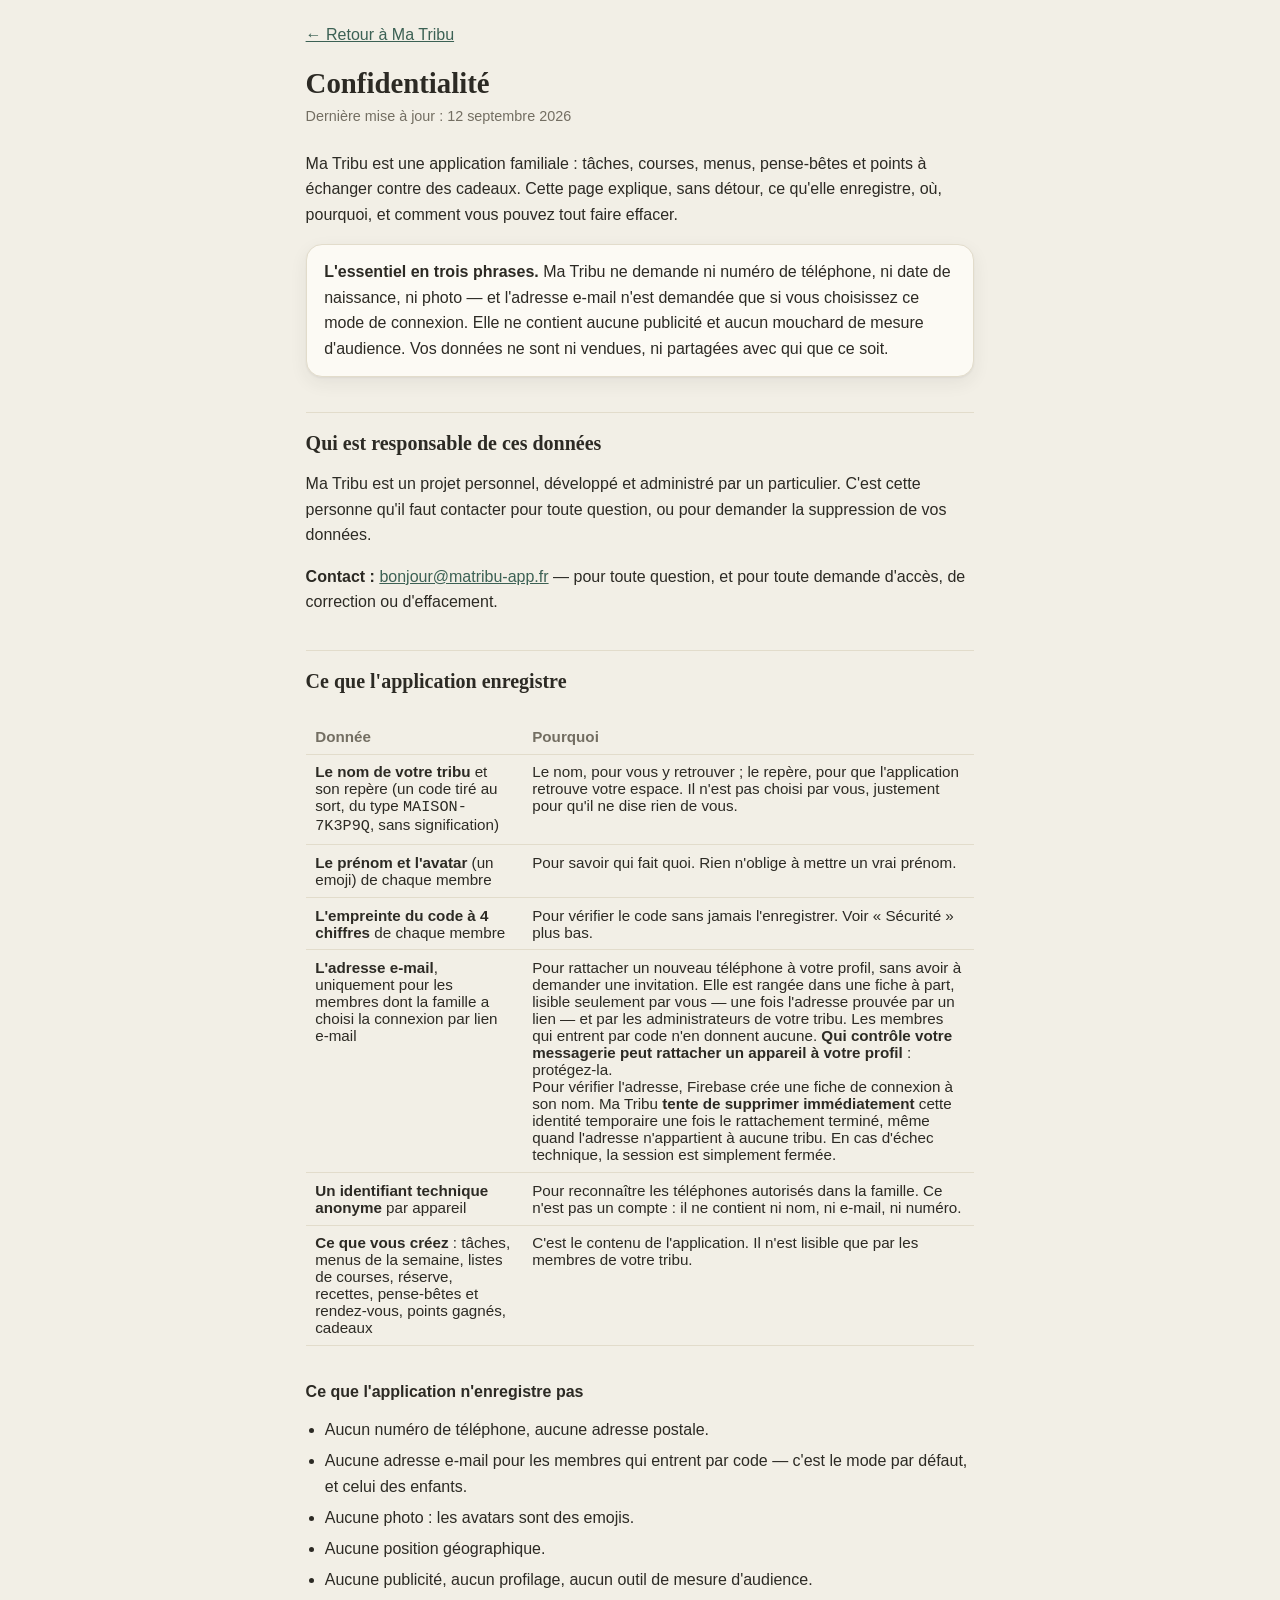
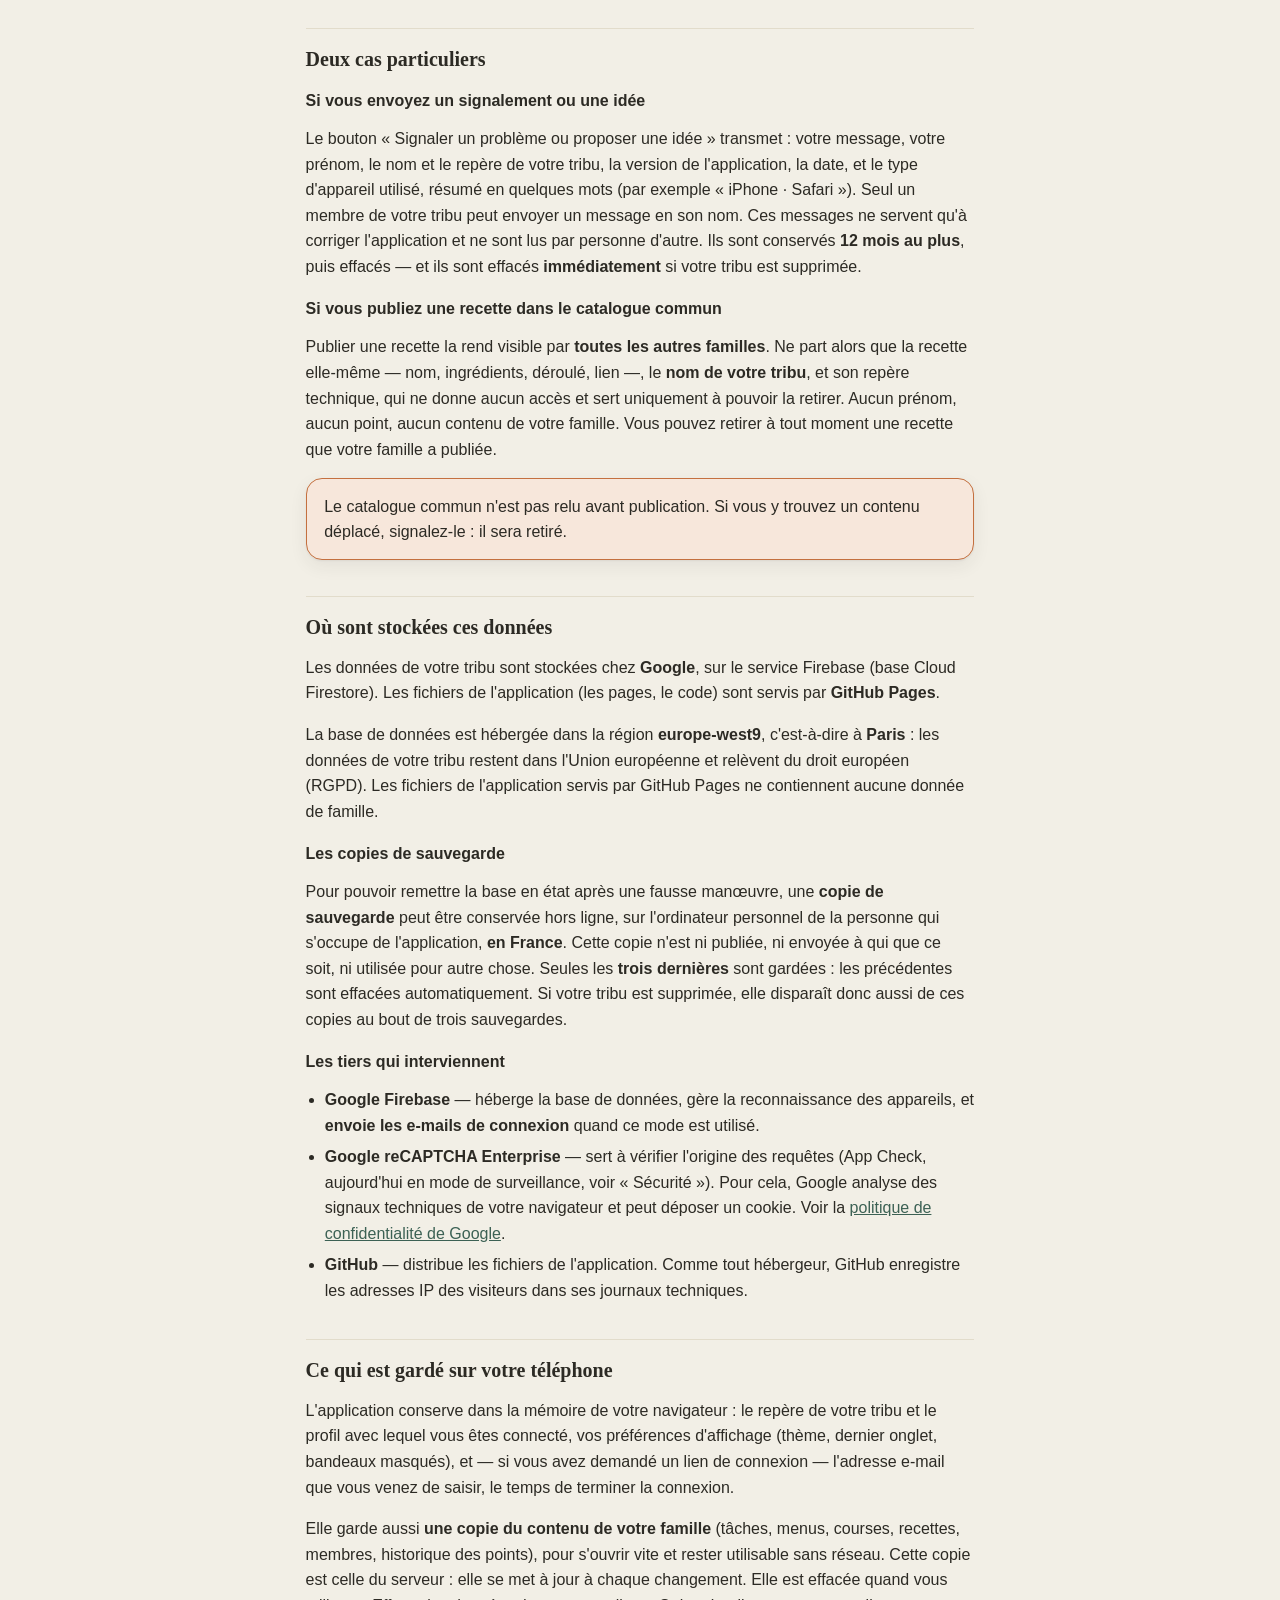
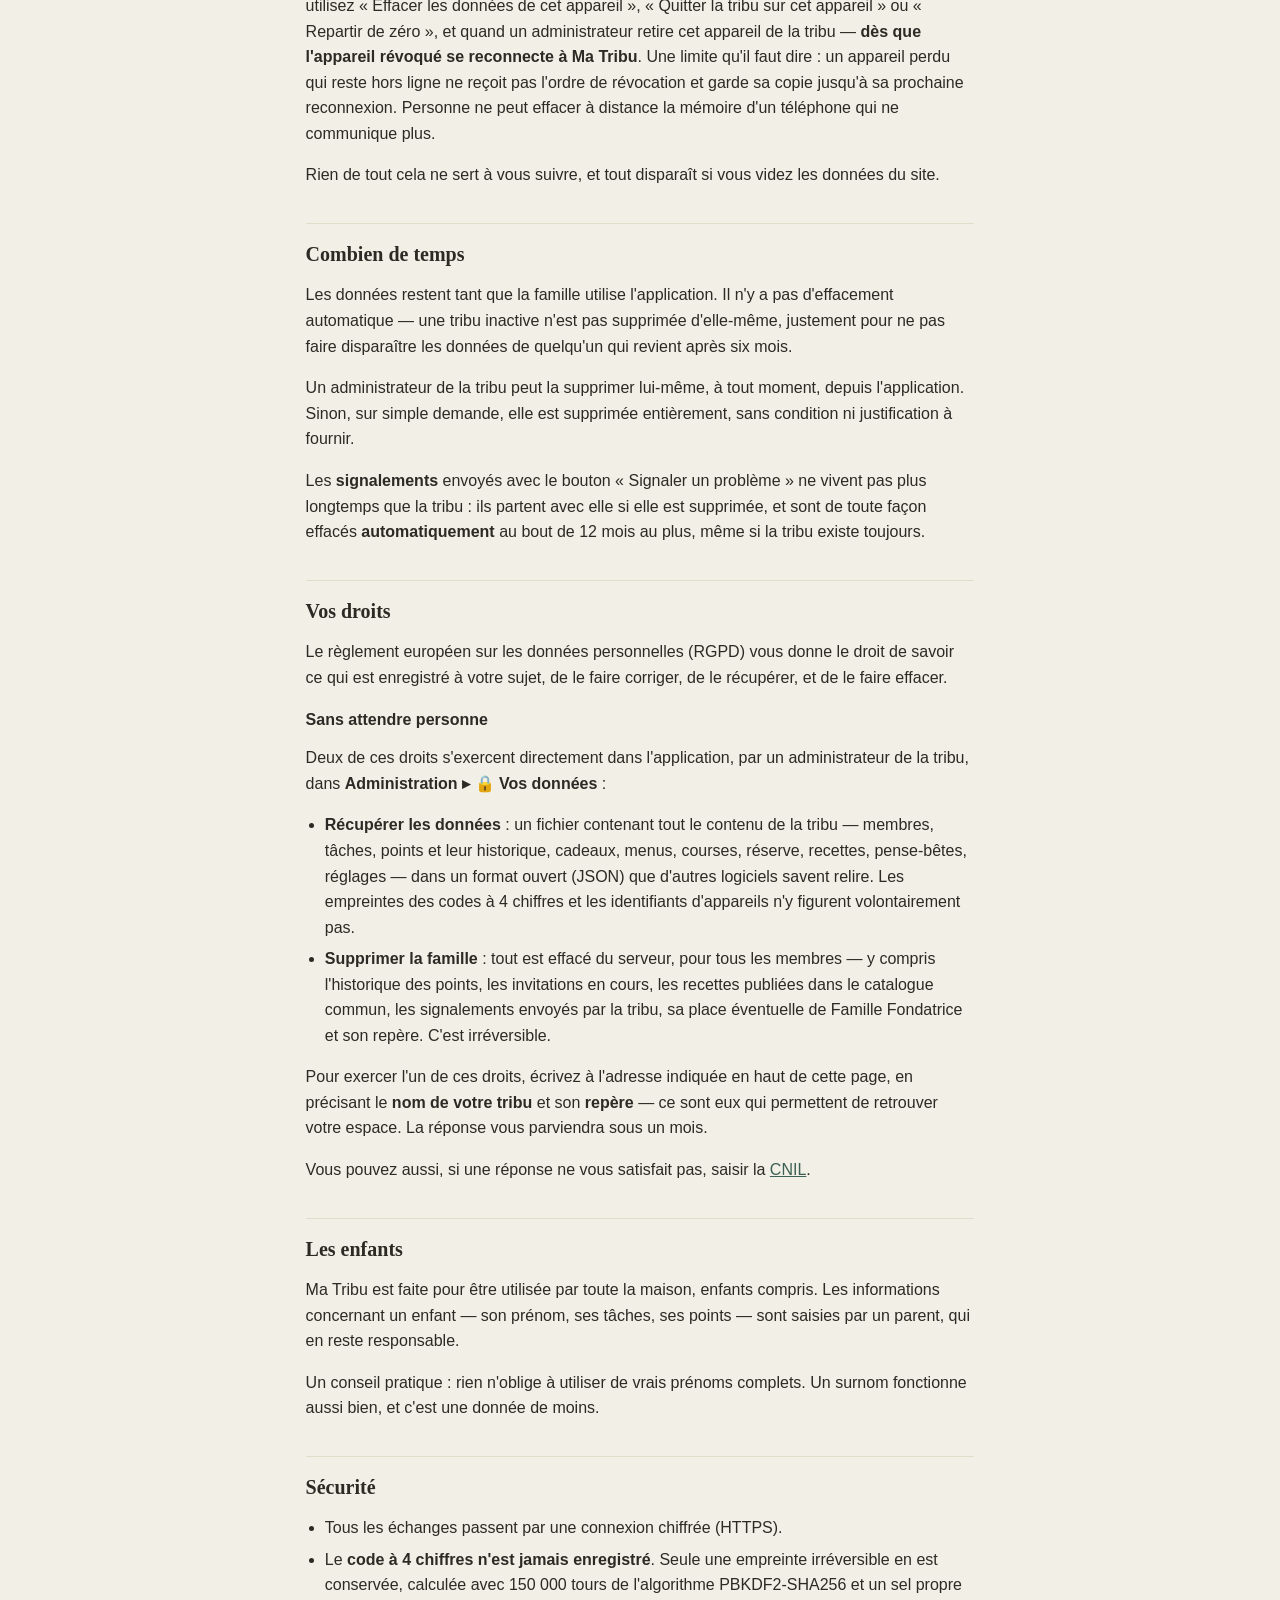
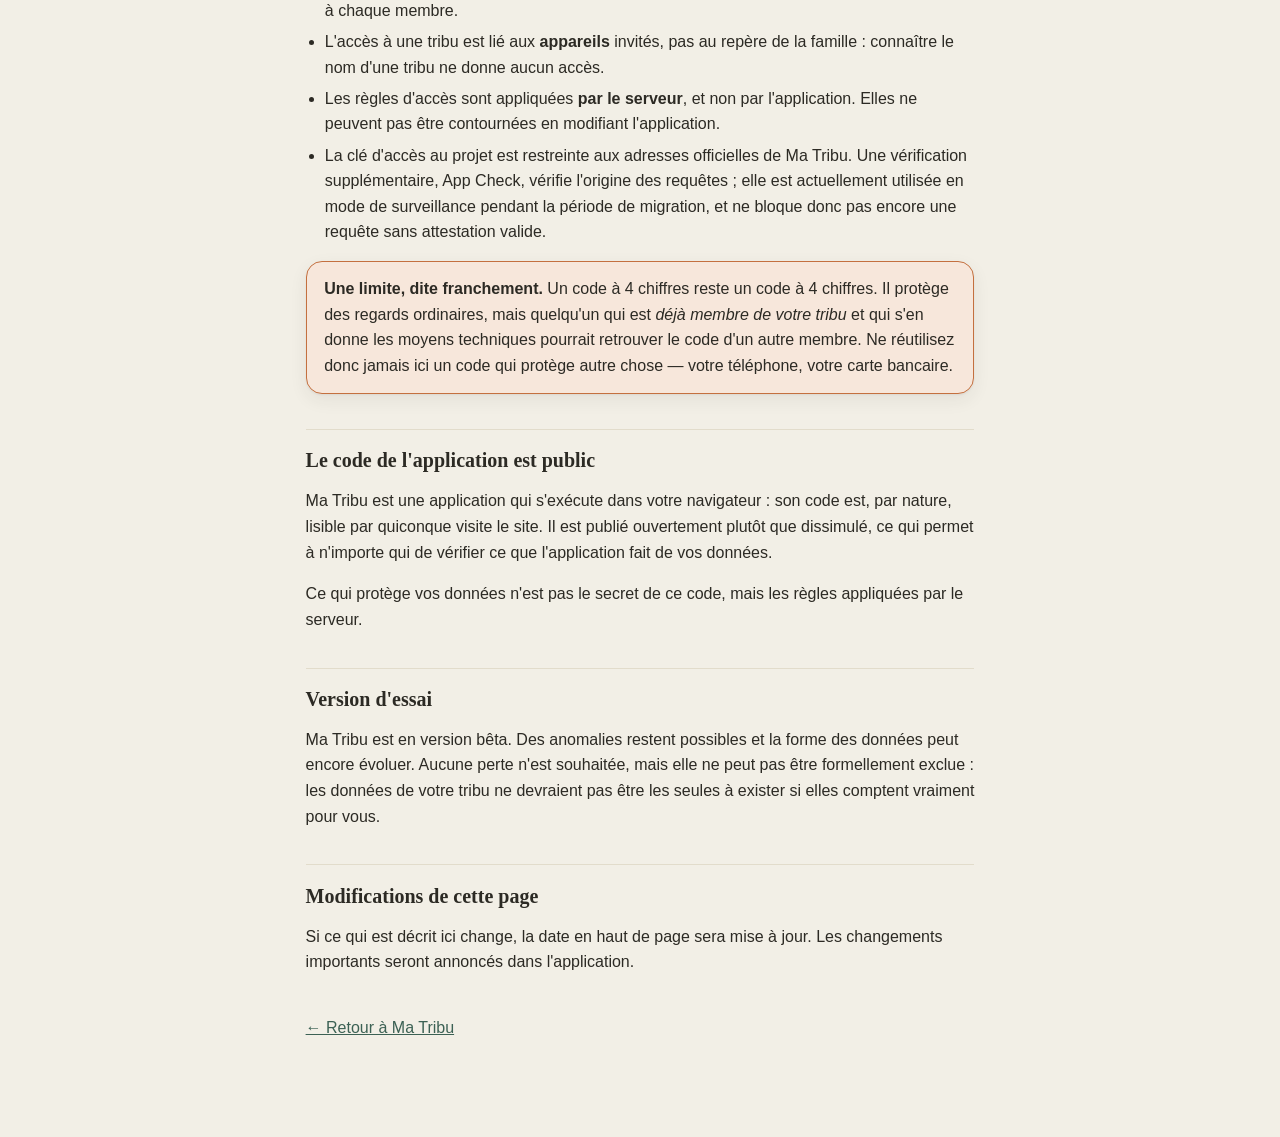
==== commit c771f8be: "Add files via upload" ====
--- a/confidentialite.html
+++ b/confidentialite.html
@@ -3,7 +3,7 @@
 <head>
 <meta charset="utf-8">
 <meta name="viewport" content="width=device-width, initial-scale=1, viewport-fit=cover">
-<!-- CSP (15/09/2026, en essai) : une page de texte, sans aucun script. Elle n'a le droit
+<!-- CSP (en service depuis la 0.51) : une page de texte, sans aucun script. Elle n'a le droit
      de charger que sa feuille de style et son icone ; tout le reste est refuse. -->
 <meta http-equiv="Content-Security-Policy" content="default-src 'none'; style-src 'self' 'unsafe-inline'; img-src 'self'; base-uri 'none'; form-action 'none'">
 <title>Confidentialité — Ma Tribu</title>
@@ -201,6 +201,15 @@
 à <b>Paris</b> : les données de votre tribu restent dans l'Union européenne et
 relèvent du droit européen (RGPD). Les fichiers de l'application servis par
 GitHub Pages ne contiennent aucune donnée de famille.</p>
+
+<h3>Les copies de sauvegarde</h3>
+<p>Pour pouvoir remettre la base en état après une fausse manœuvre, une
+<b>copie de sauvegarde</b> peut être conservée hors ligne, sur l'ordinateur
+personnel de la personne qui s'occupe de l'application, <b>en France</b>. Cette
+copie n'est ni publiée, ni envoyée à qui que ce soit, ni utilisée pour autre
+chose. Seules les <b>trois dernières</b> sont gardées : les précédentes sont
+effacées automatiquement. Si votre tribu est supprimée, elle disparaît donc
+aussi de ces copies au bout de trois sauvegardes.</p>
 
 <h3>Les tiers qui interviennent</h3>
 <ul>
--- a/styles.css
+++ b/styles.css
@@ -249,6 +249,39 @@
   margin:0;font-size:.75rem;letter-spacing:.09em;text-transform:uppercase;
   color:var(--ink-muted);font-weight:700;
 }
+/* Un complément replié, à déplier sur place (16/09/2026) : « + 3 autres à
+   valider » sur l'accueil, « produits du placard déjà en réserve » dans les
+   ingrédients de la semaine. */
+/* « Quoi de neuf » (16/09/2026) : le mot de la saison, puis les nouveautés.
+   La carte de saison est le seul endroit un peu festif de l'application —
+   c'est voulu : elle ne s'affiche que quatre fois par an. */
+.carte-saison{
+  background:linear-gradient(165deg,var(--accent-soft),var(--surface) 72%);
+  border:1px solid var(--border);border-radius:var(--radius);
+  padding:1.1rem 1rem 1.2rem;text-align:center;
+}
+.carte-saison .saison-emoji{font-size:2.6rem;line-height:1.15}
+.carte-saison h3{margin:.2rem 0 .9rem}
+.carte-saison .aide{margin:.6rem 0 .4rem}
+.puces{display:flex;flex-wrap:wrap;gap:.35rem;justify-content:center}
+.puce-saison{
+  background:var(--surface);border:1px solid var(--border);border-radius:999px;
+  padding:.2rem .65rem;font-size:.85rem;
+}
+.puces.fane .puce-saison{opacity:.5}
+.actu{border-top:1px solid var(--border);padding:1rem 0}
+.actu:first-of-type{border-top:0}
+.actu-tete{display:flex;align-items:center;gap:.5rem;margin-bottom:.35rem}
+.actu-tete small{color:var(--ink-muted)}
+.actu h4{margin:0 0 .5rem}
+.actu ul{margin:0;padding-left:1.1rem}
+.actu li{margin:.45rem 0;line-height:1.55}
+
+details.repli{margin-top:.5rem}
+details.repli > summary{
+  cursor:pointer;color:var(--accent-strong);font-weight:600;font-size:.85rem;
+  padding:.4rem 0;
+}
 
 .carte{
   background:var(--surface);
@@ -494,6 +527,12 @@
   min-width:17px;height:17px;padding:0 .25rem;border-radius:999px;
   background:var(--warm);color:#fff;font-size:.62rem;line-height:17px;font-weight:700;
 }
+/* En mode sombre, le terracotta s'éclaircit : un chiffre blanc dessus tombait
+   à 2,5 de contraste (mesuré le 15/09/2026). Chiffre foncé à la place. */
+@media (prefers-color-scheme: dark){
+  :root:not([data-theme="light"]) .nav .pastille{color:#1d140e;}
+}
+:root[data-theme="dark"] .nav .pastille{color:#1d140e;}
 
 /* ---------- Présentation de bienvenue (carrousel) ---------- */
 .carrousel{
@@ -557,6 +596,13 @@
   max-width:88vw;text-align:center;
 }
 .toast.on{opacity:1;transform:translate(-50%,0);}
+/* Une feuille ouverte : le message passe EN HAUT de l'écran. En bas, il se
+   posait sur les champs et les boutons de la feuille — « Choisissez un code »
+   cachait justement le champ du code (15/09/2026). */
+body.feuille-ouverte .toast{
+  top:calc(14px + env(safe-area-inset-top));bottom:auto;transform:translate(-50%,-20px);
+}
+body.feuille-ouverte .toast.on{transform:translate(-50%,0);}
 
 /* ---------- Ecran de connexion ---------- */
 .connexion{
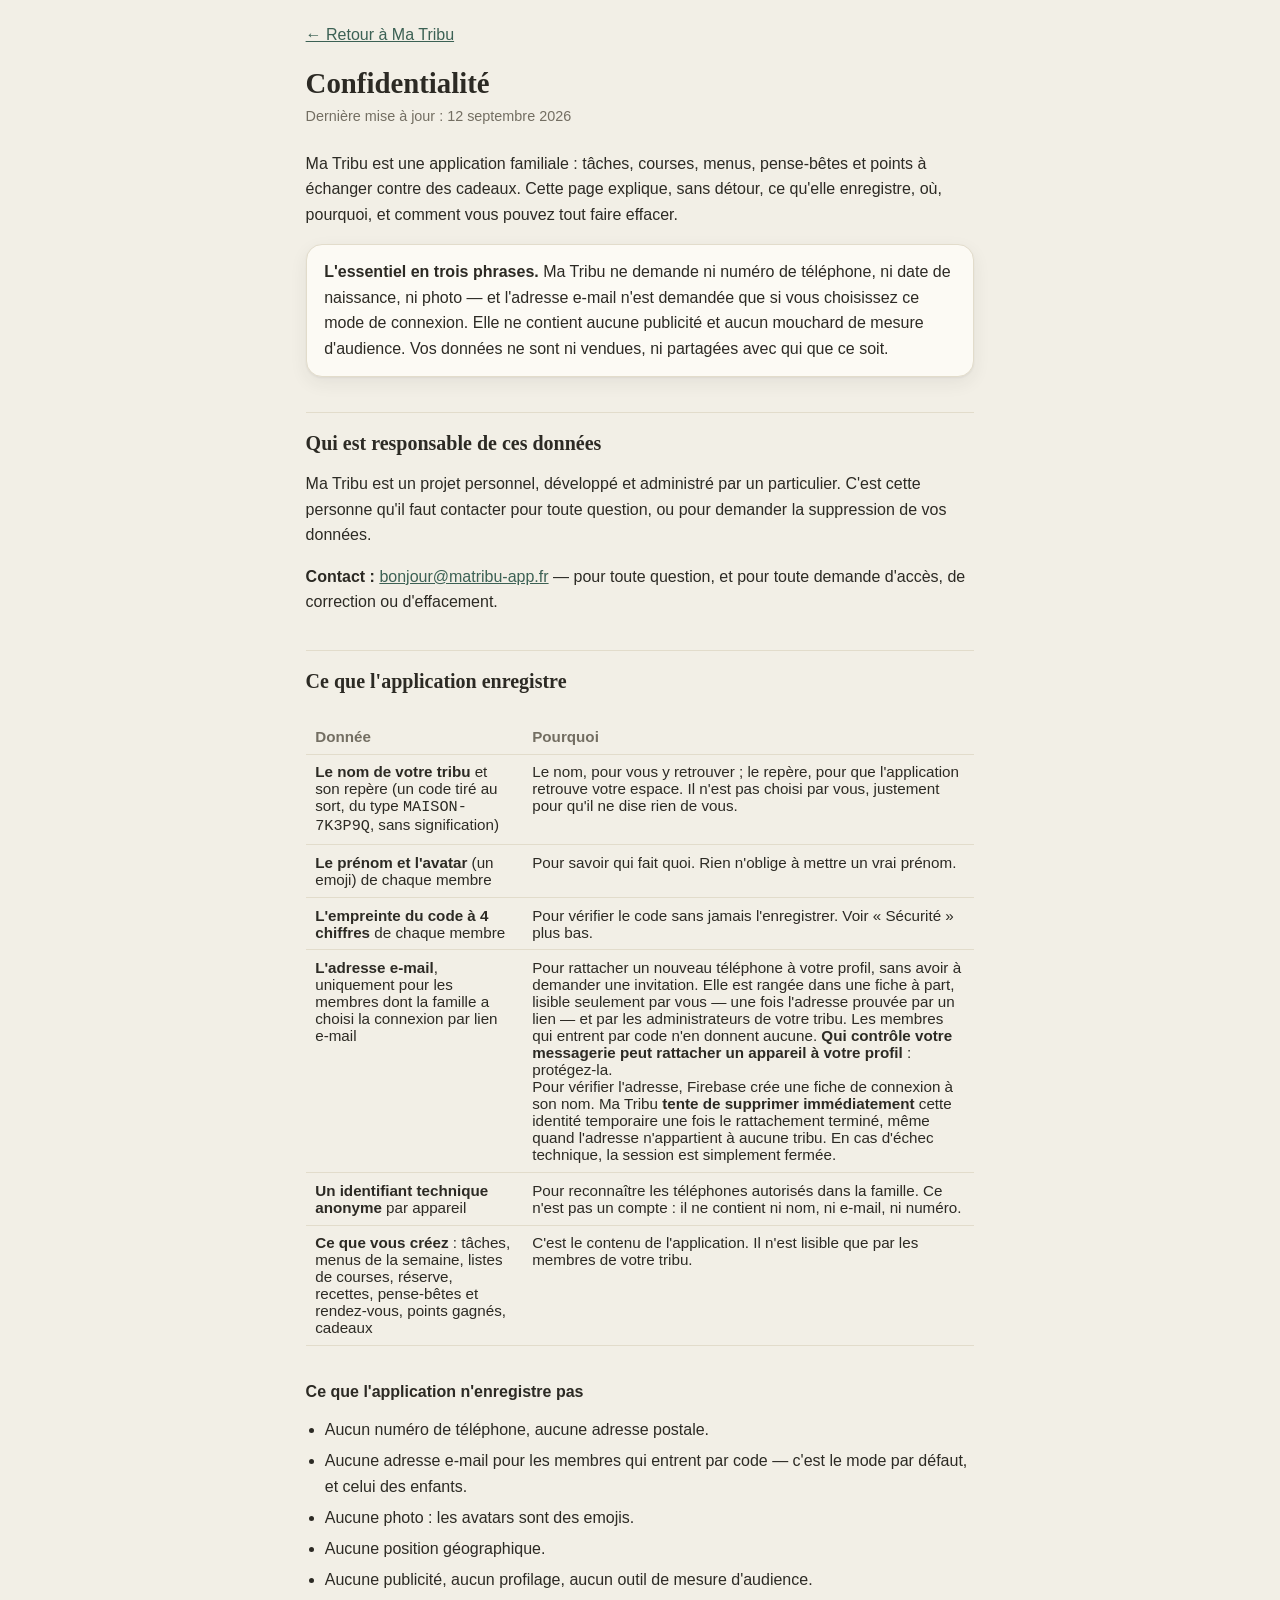
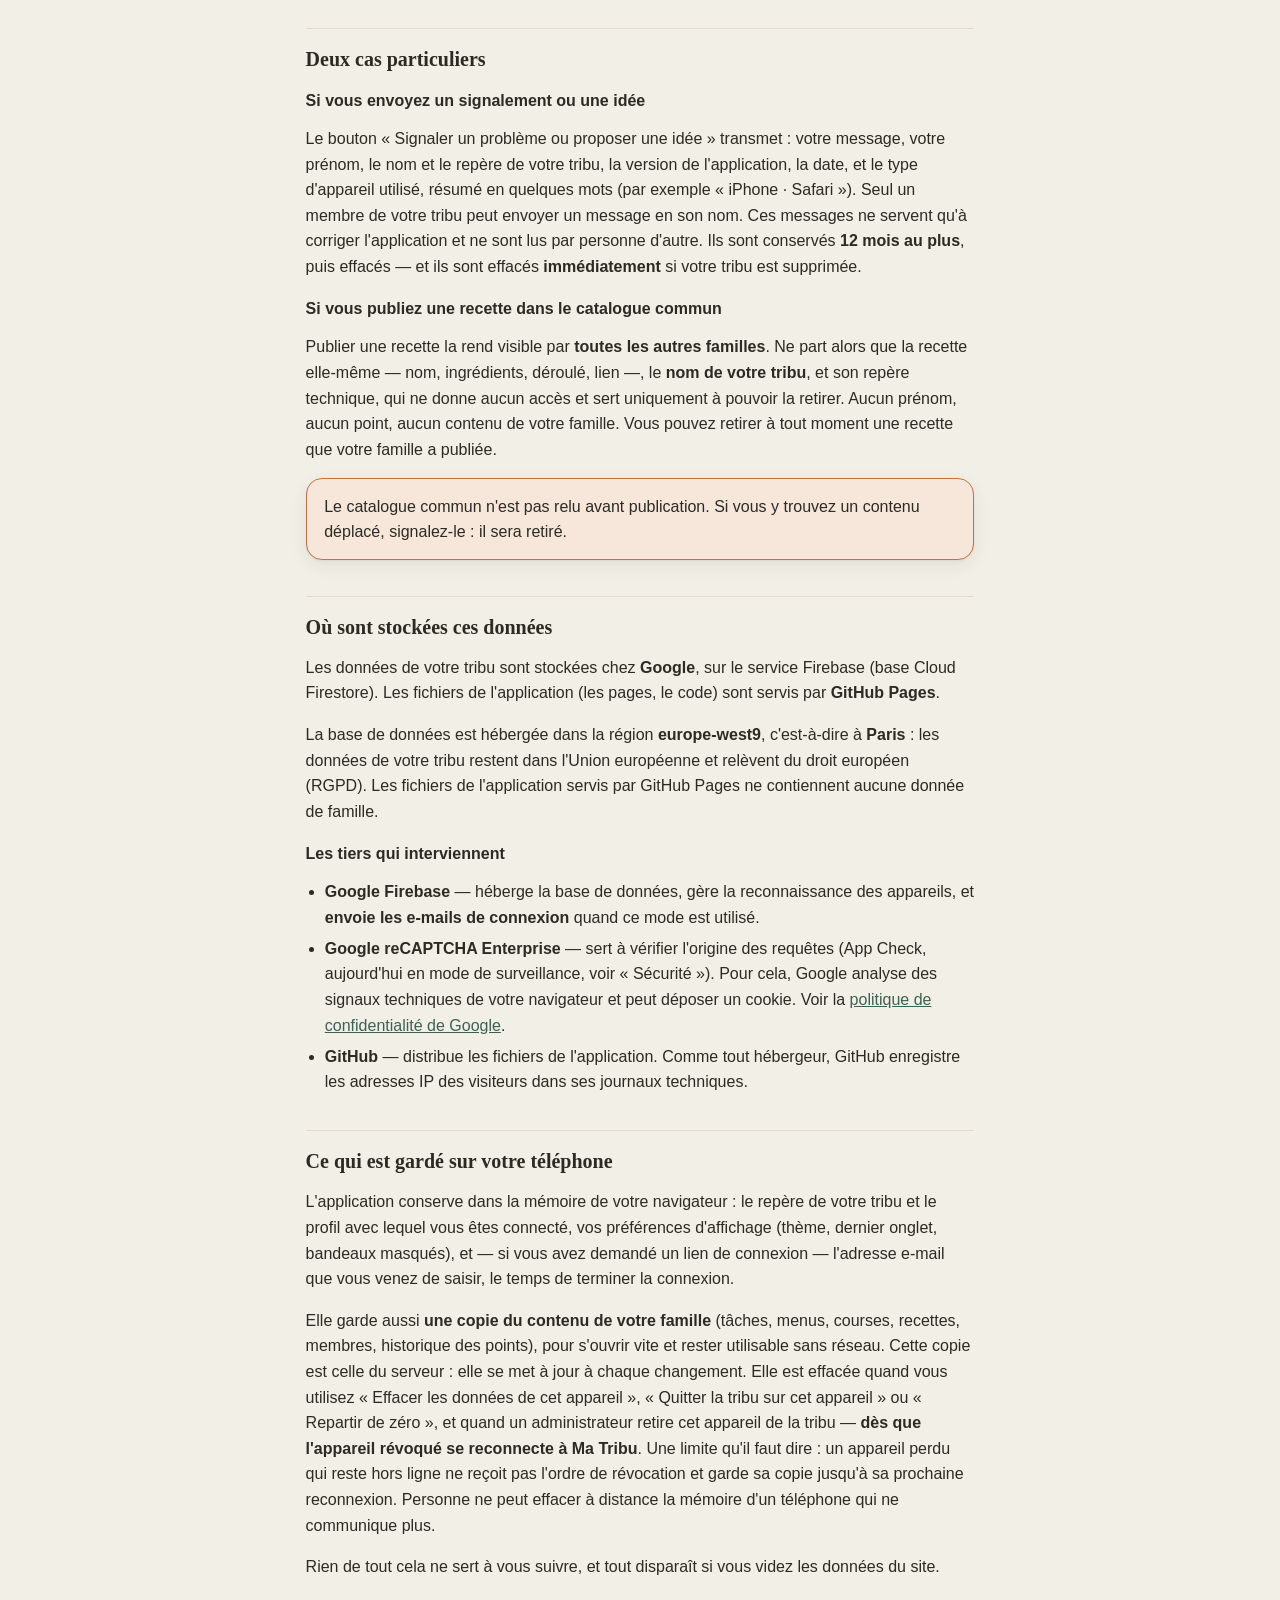
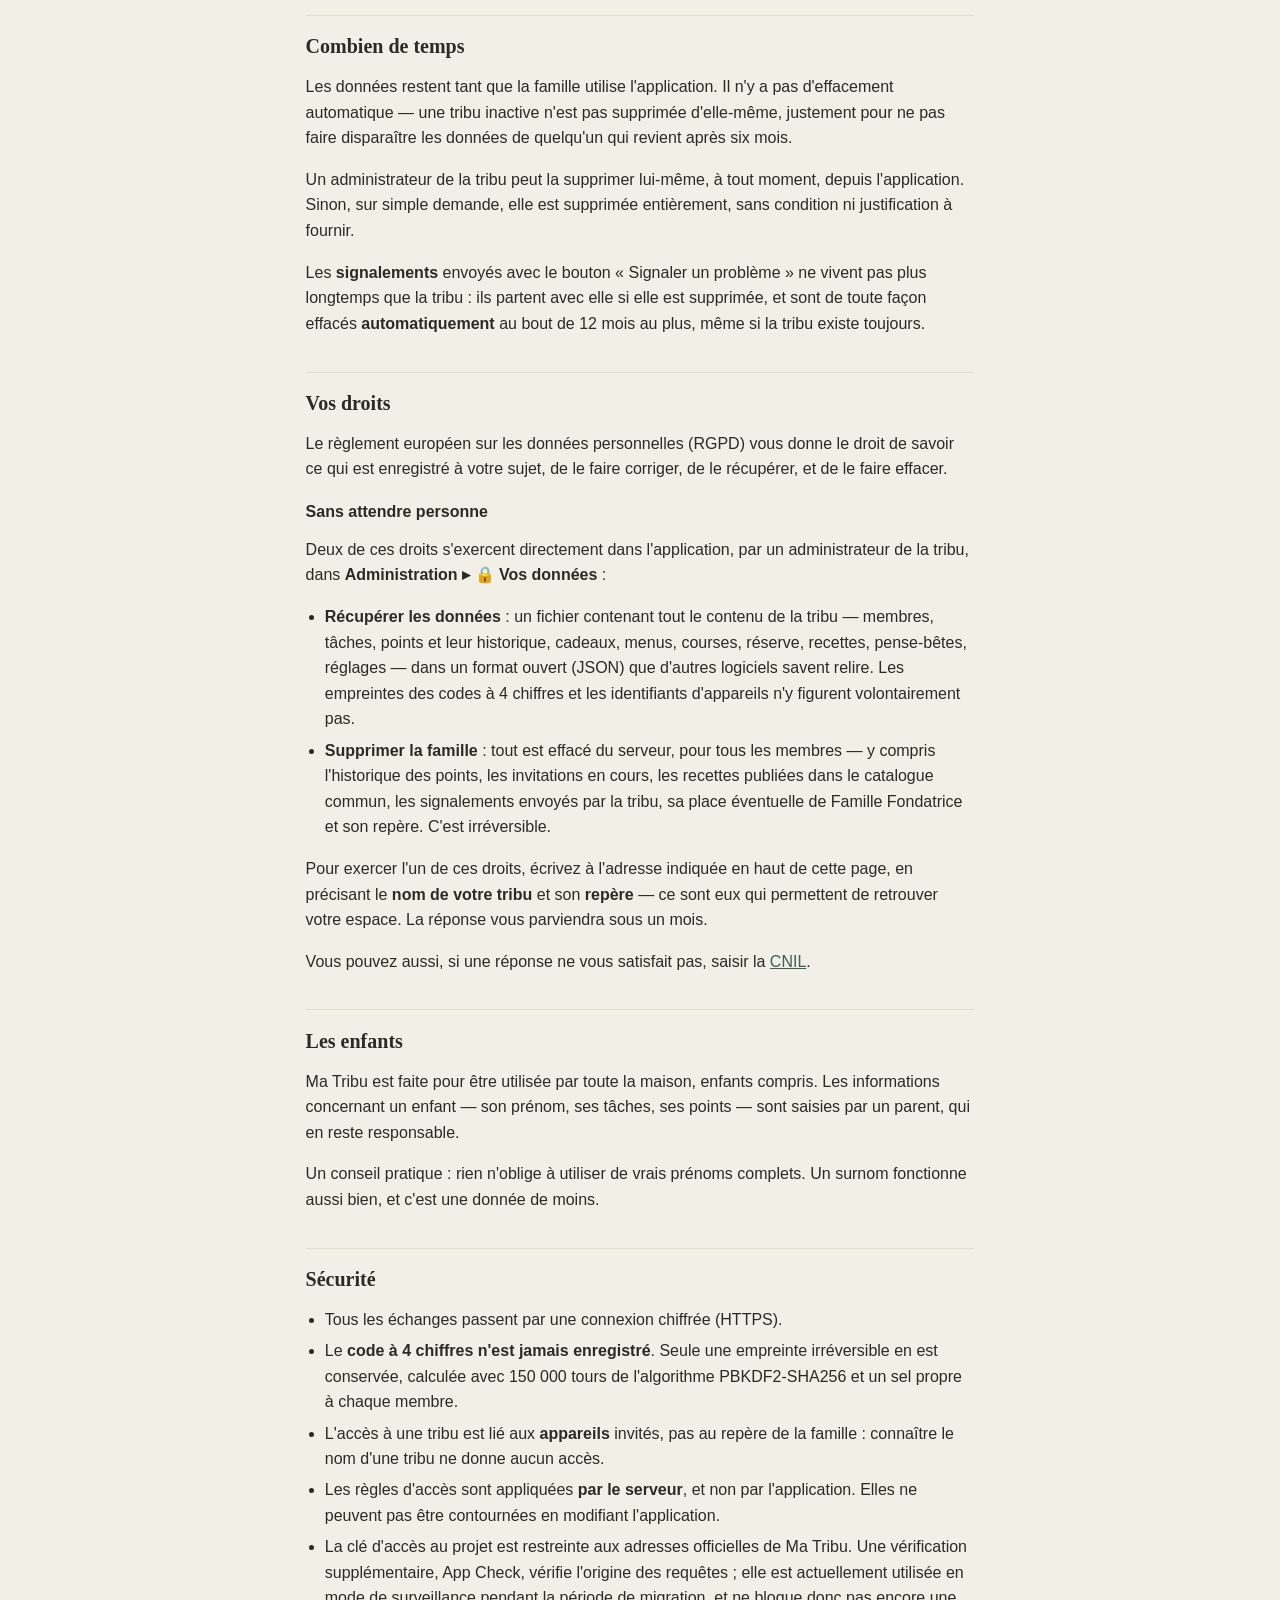
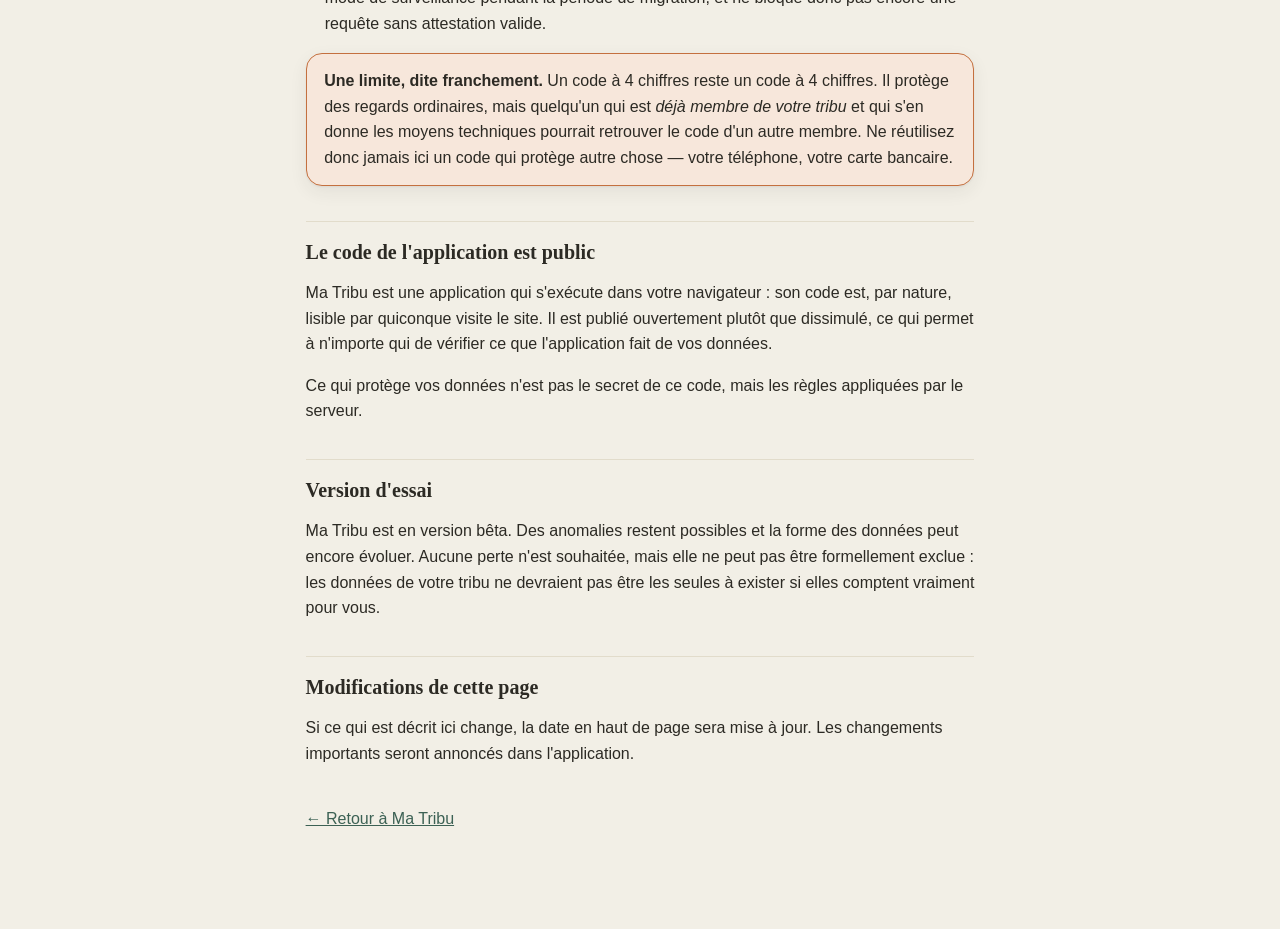
==== commit 6400cca0: "Add files via upload" ====
--- a/confidentialite.html
+++ b/confidentialite.html
@@ -202,14 +202,6 @@
 relèvent du droit européen (RGPD). Les fichiers de l'application servis par
 GitHub Pages ne contiennent aucune donnée de famille.</p>
 
-<h3>Les copies de sauvegarde</h3>
-<p>Pour pouvoir remettre la base en état après une fausse manœuvre, une
-<b>copie de sauvegarde</b> peut être conservée hors ligne, sur l'ordinateur
-personnel de la personne qui s'occupe de l'application, <b>en France</b>. Cette
-copie n'est ni publiée, ni envoyée à qui que ce soit, ni utilisée pour autre
-chose. Seules les <b>trois dernières</b> sont gardées : les précédentes sont
-effacées automatiquement. Si votre tribu est supprimée, elle disparaît donc
-aussi de ces copies au bout de trois sauvegardes.</p>
 
 <h3>Les tiers qui interviennent</h3>
 <ul>
--- a/styles.css
+++ b/styles.css
@@ -222,6 +222,14 @@
 .topbar-titre{flex:1;min-width:0;text-align:left;background:none;border:none;padding:0;}
 .topbar-titre b{display:block;font-family:var(--font-display);font-size:1.1rem;line-height:1.2;}
 .topbar-titre span{display:block;font-size:.75rem;color:var(--ink-muted);}
+/* L'icône « Quoi de neuf », entre le titre et les points (16/09/2026). */
+.topbar-actu{
+  position:relative;flex:none;
+  width:38px;height:38px;border-radius:999px;
+  display:flex;align-items:center;justify-content:center;
+  background:var(--surface);border:1px solid var(--border);
+  font-size:1.05rem;line-height:1;
+}
 .pastille-points{
   display:flex;align-items:center;gap:.3rem;
   background:var(--gold-soft);color:var(--gold);
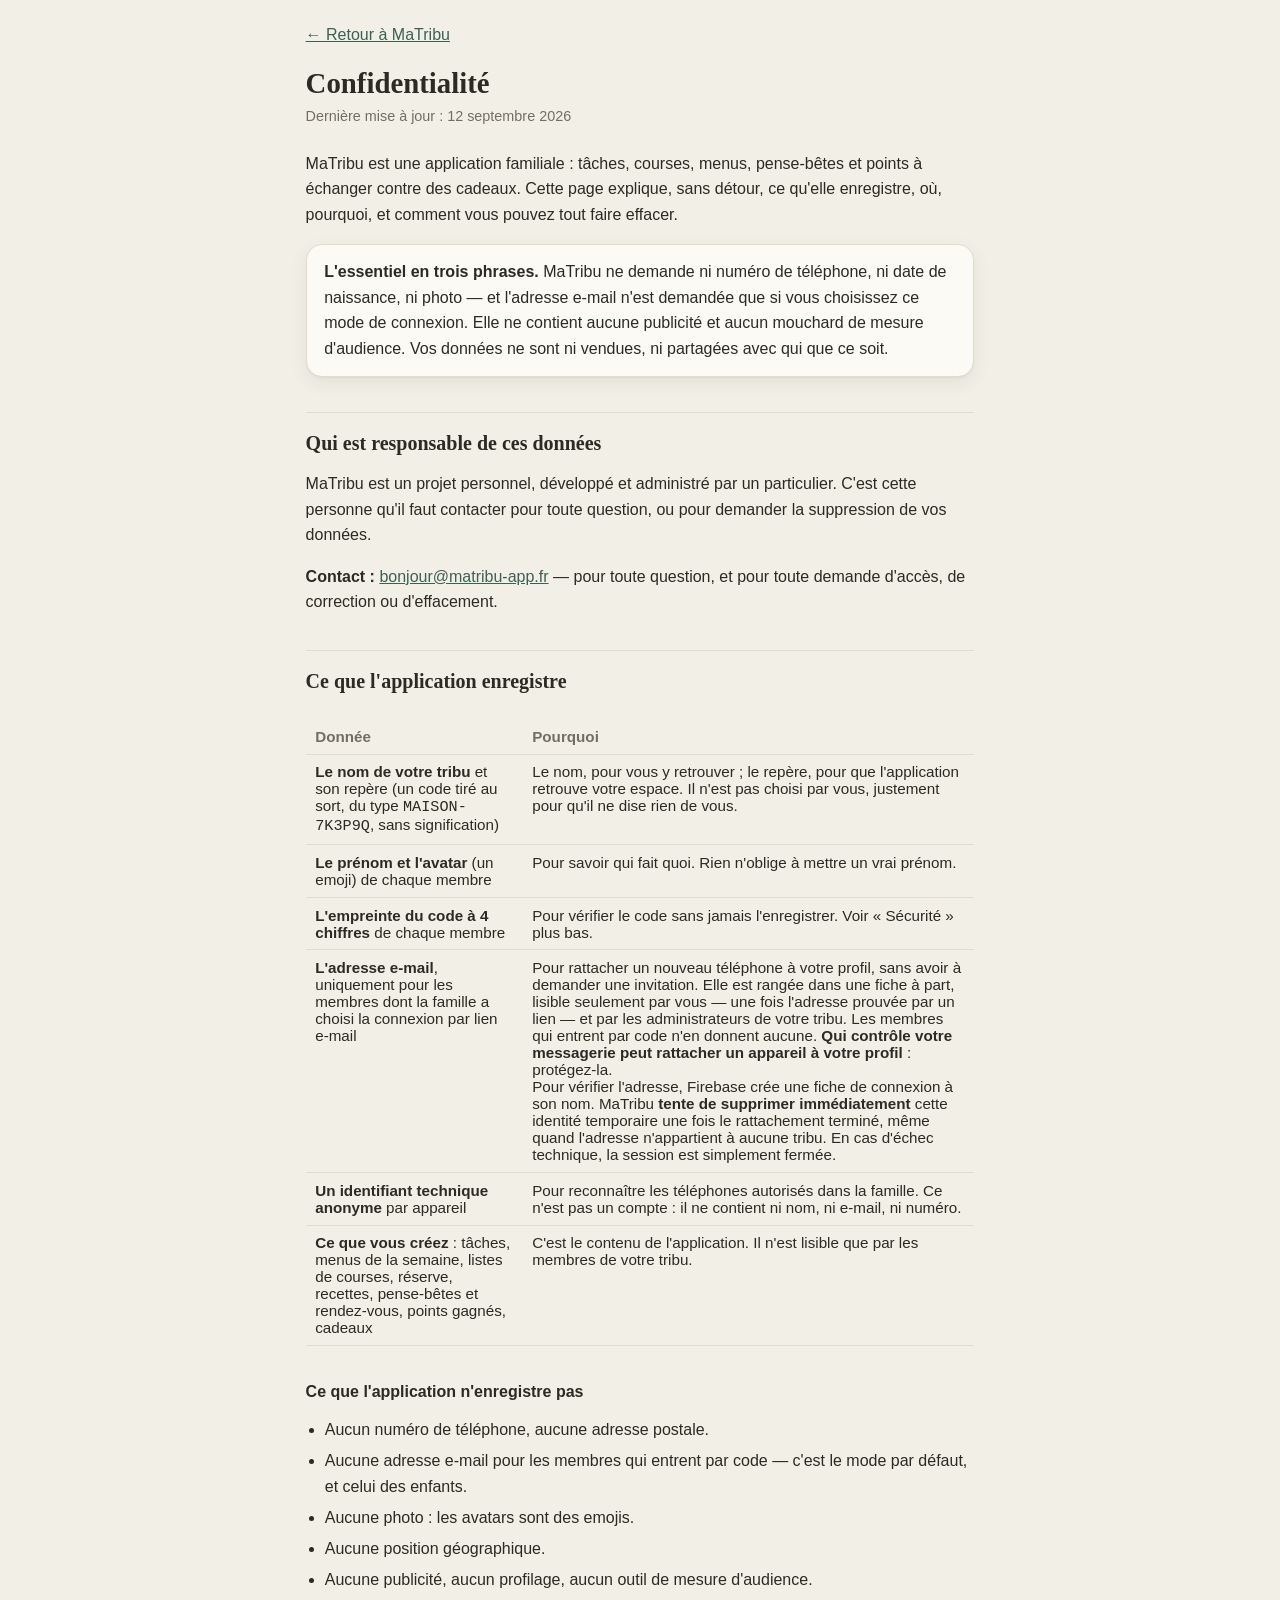
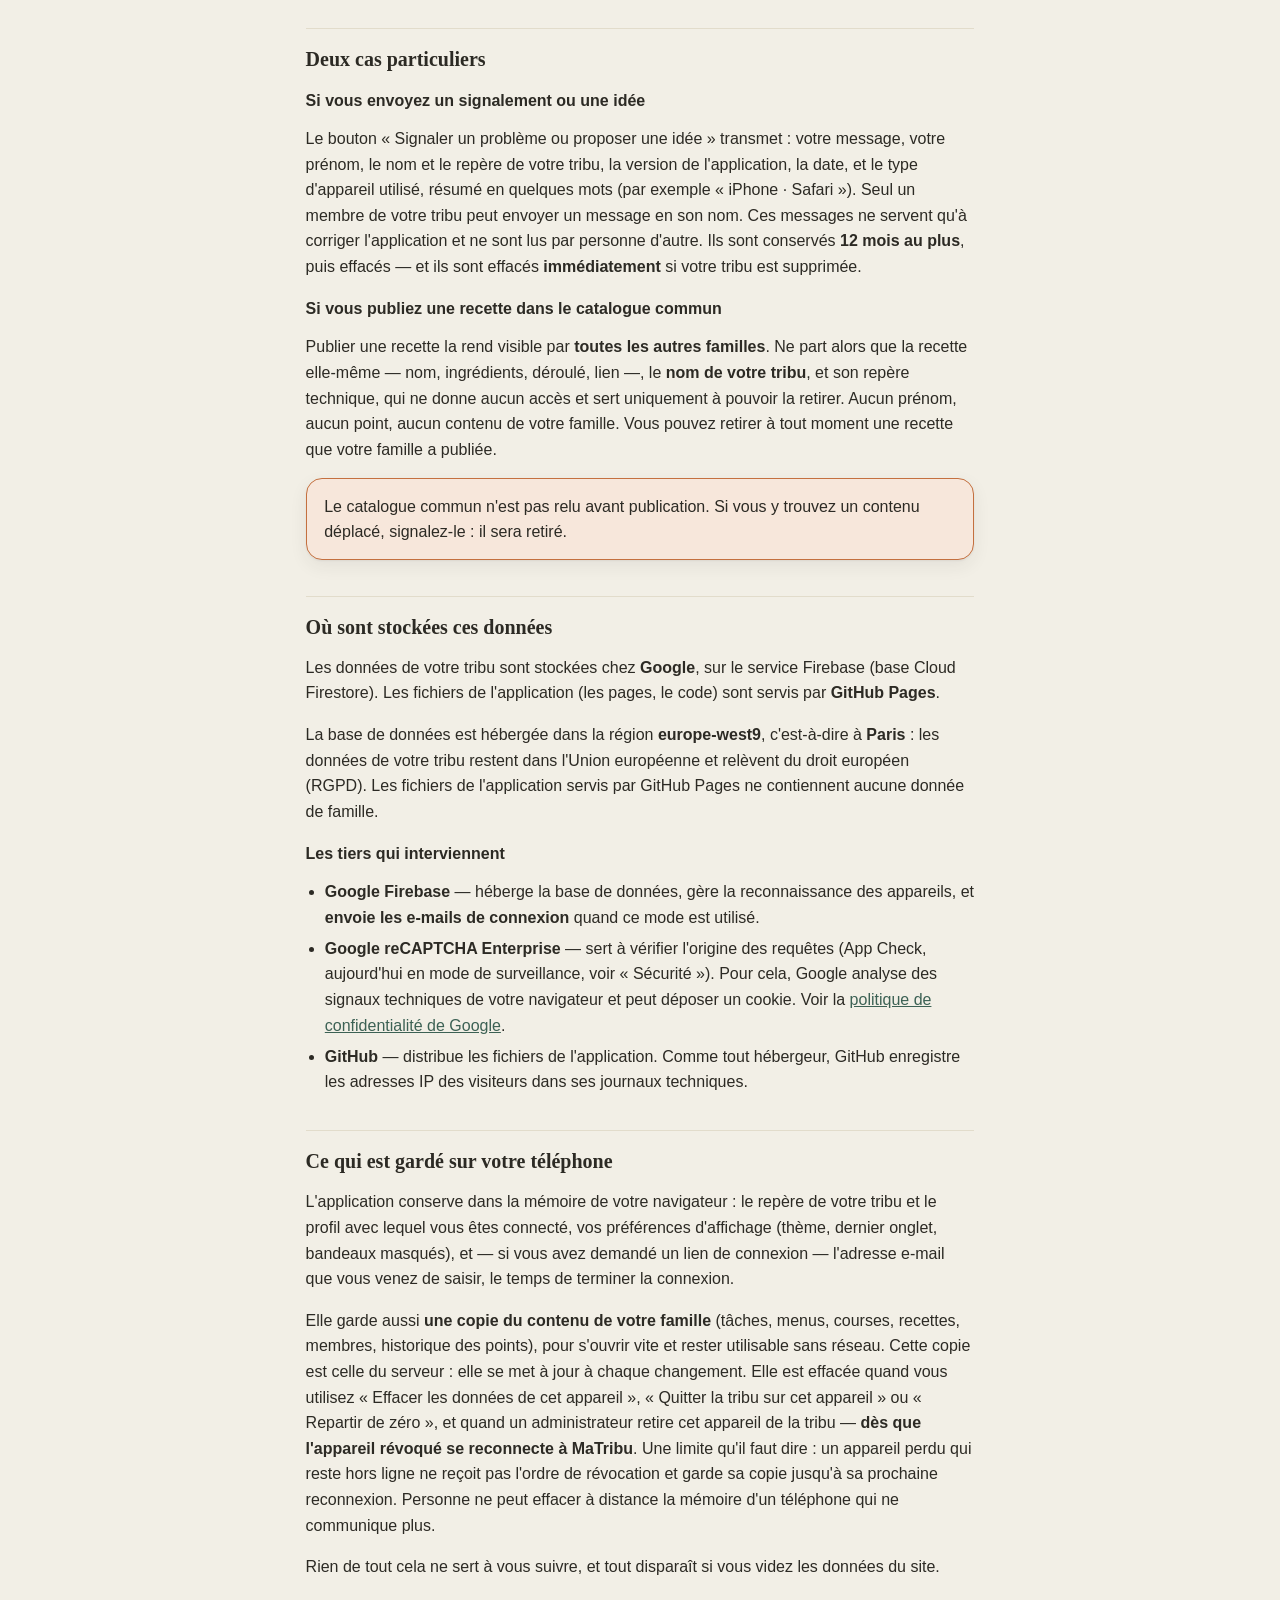
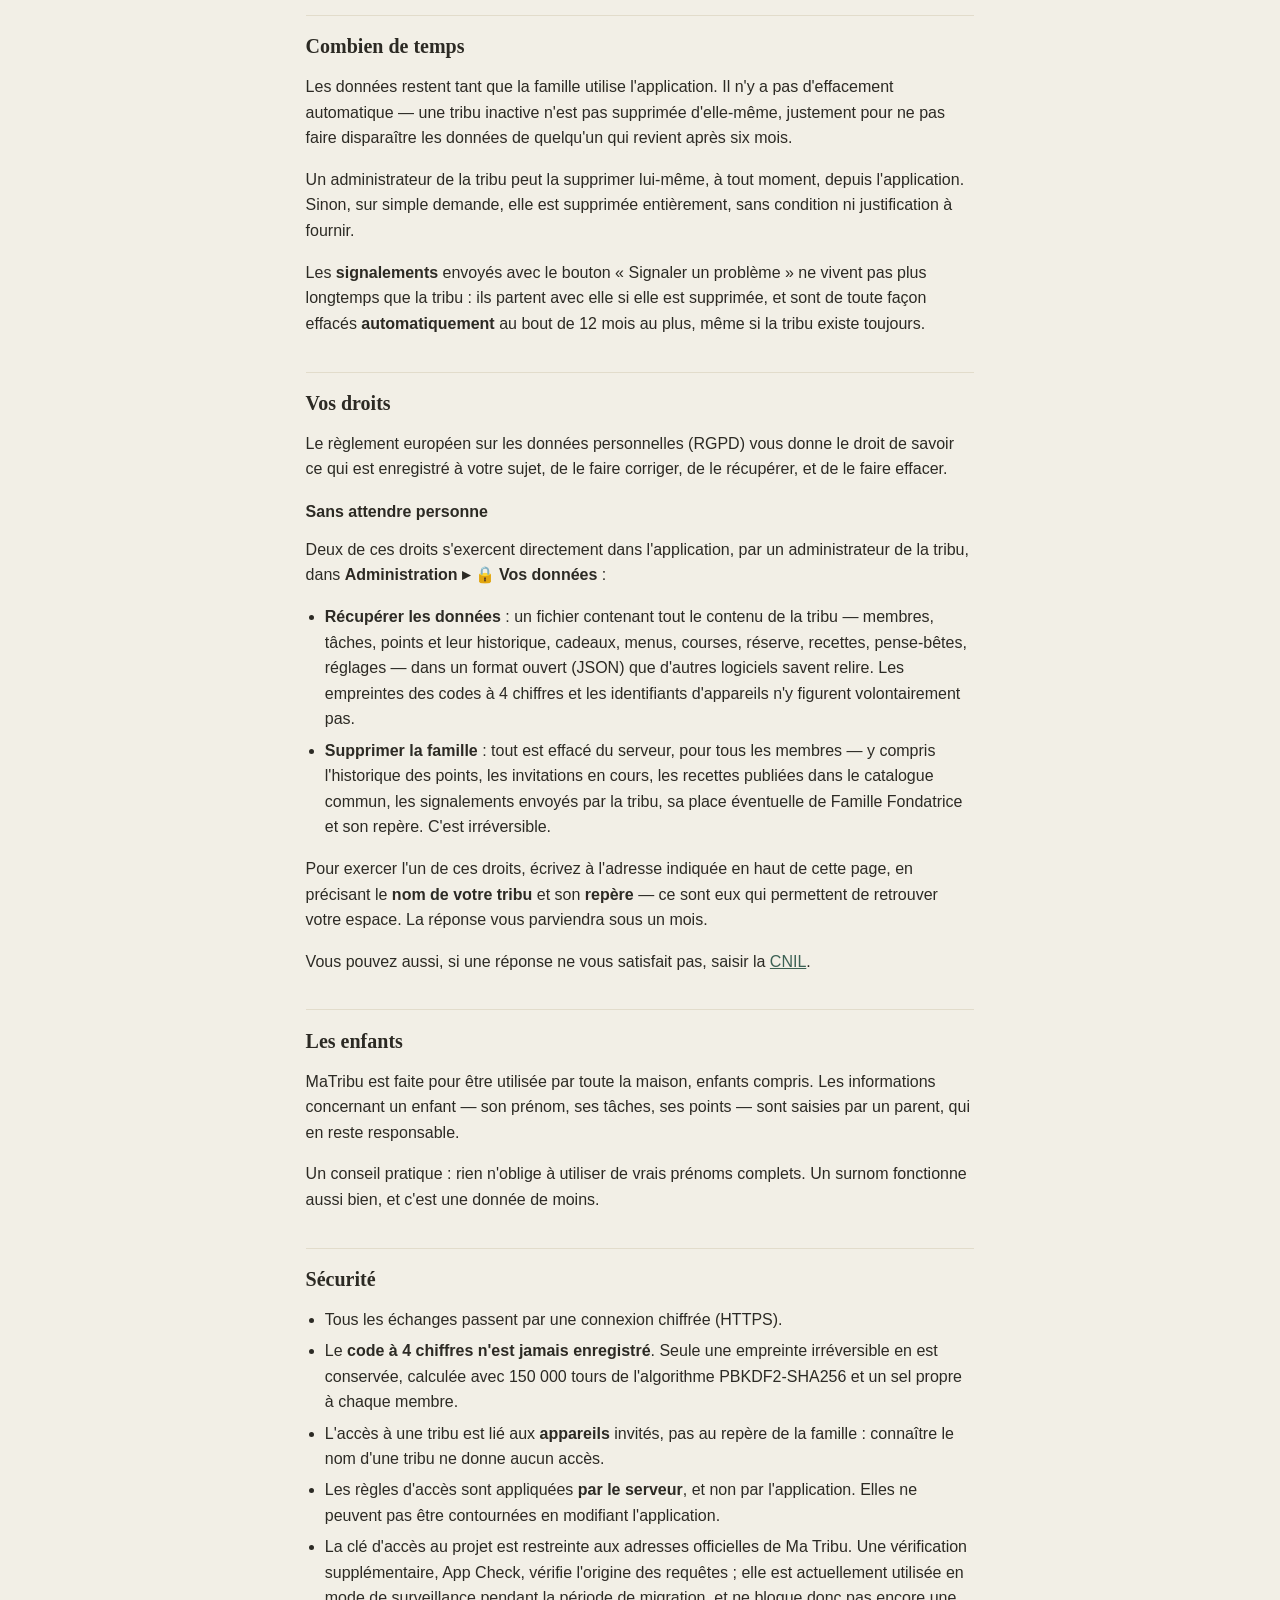
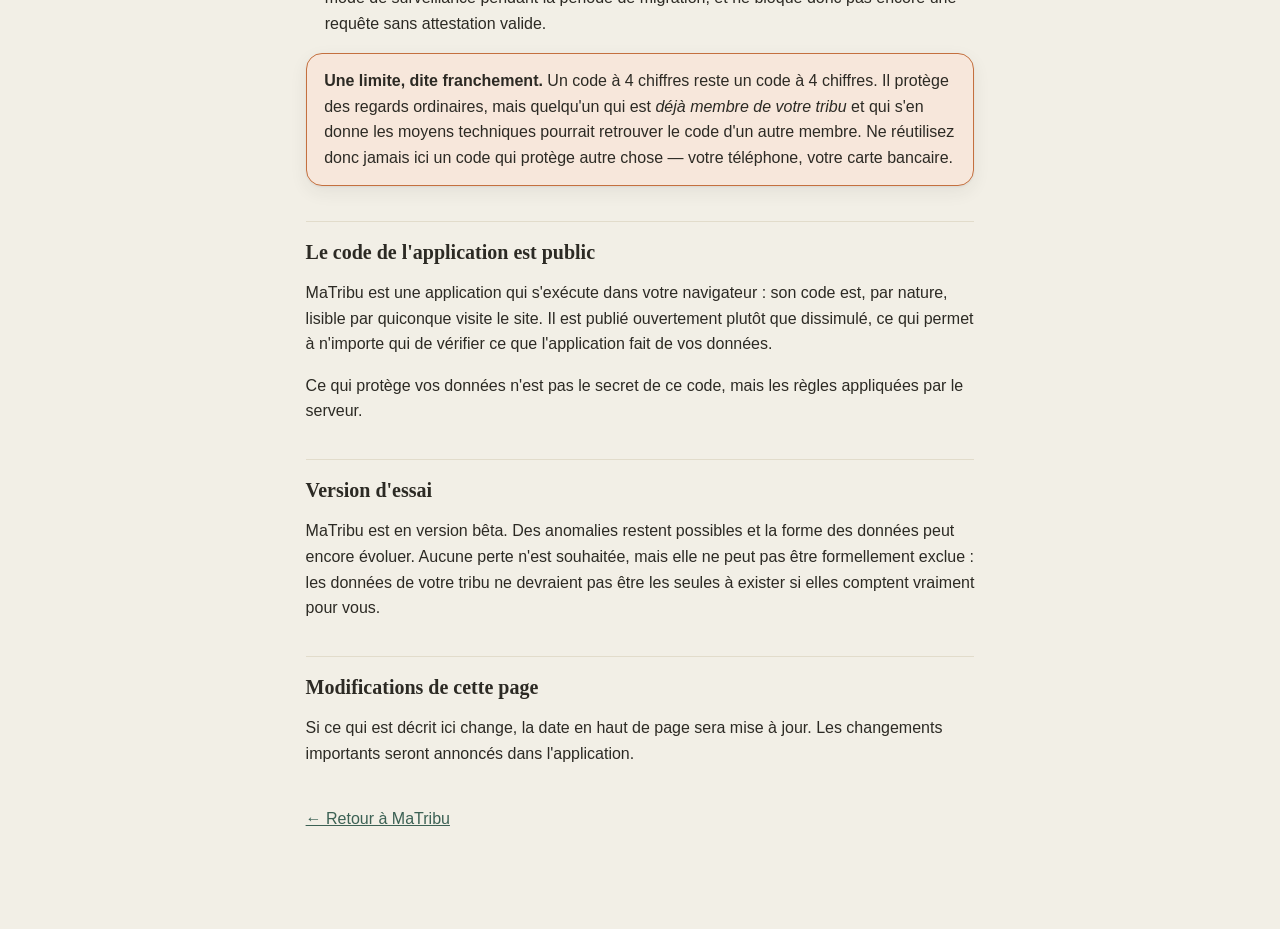
==== commit 8c1cf05c: "Add files via upload" ====
--- a/confidentialite.html
+++ b/confidentialite.html
@@ -6,8 +6,8 @@
 <!-- CSP (en service depuis la 0.51) : une page de texte, sans aucun script. Elle n'a le droit
      de charger que sa feuille de style et son icone ; tout le reste est refuse. -->
 <meta http-equiv="Content-Security-Policy" content="default-src 'none'; style-src 'self' 'unsafe-inline'; img-src 'self'; base-uri 'none'; form-action 'none'">
-<title>Confidentialité — Ma Tribu</title>
-<meta name="description" content="Ce que Ma Tribu collecte, où c'est stocké, et comment obtenir la suppression de vos données.">
+<title>Confidentialité — MaTribu</title>
+<meta name="description" content="Ce que MaTribu collecte, où c'est stocké, et comment obtenir la suppression de vos données.">
 <meta name="theme-color" content="#4E7A6A">
 <meta name="robots" content="index, follow">
 <link rel="icon" href="icon-192.png">
@@ -74,17 +74,17 @@
 <body>
 <main class="page-texte">
 
-<a class="retour" href="./">← Retour à Ma Tribu</a>
+<a class="retour" href="./">← Retour à MaTribu</a>
 
 <h1>Confidentialité</h1>
 <p class="date-maj">Dernière mise à jour : 12 septembre 2026</p>
 
-<p>Ma Tribu est une application familiale : tâches, courses, menus, pense-bêtes
+<p>MaTribu est une application familiale : tâches, courses, menus, pense-bêtes
 et points à échanger contre des cadeaux. Cette page explique, sans détour, ce
 qu'elle enregistre, où, pourquoi, et comment vous pouvez tout faire effacer.</p>
 
 <div class="encadre">
-  <p style="margin:0"><b>L'essentiel en trois phrases.</b> Ma Tribu ne demande
+  <p style="margin:0"><b>L'essentiel en trois phrases.</b> MaTribu ne demande
   ni numéro de téléphone, ni date de naissance, ni photo — et l'adresse e-mail
   n'est demandée que si vous choisissez ce mode de connexion. Elle ne contient
   aucune publicité et aucun mouchard de mesure d'audience. Vos données ne sont
@@ -93,7 +93,7 @@
 
 <h2>Qui est responsable de ces données</h2>
 
-<p>Ma Tribu est un projet personnel, développé et administré par un particulier.
+<p>MaTribu est un projet personnel, développé et administré par un particulier.
 C'est cette personne qu'il faut contacter pour toute question, ou pour demander
 la suppression de vos données.</p>
 
@@ -135,7 +135,7 @@
       donnent aucune. <b>Qui contrôle votre messagerie peut rattacher un
       appareil à votre profil</b> : protégez-la.<br>
       Pour vérifier l'adresse, Firebase crée une fiche de connexion à son nom.
-      Ma Tribu <b>tente de supprimer immédiatement</b> cette identité
+      MaTribu <b>tente de supprimer immédiatement</b> cette identité
       temporaire une fois le rattachement terminé, même quand l'adresse
       n'appartient à aucune tribu. En cas d'échec technique, la session est
       simplement fermée.</td>
@@ -232,7 +232,7 @@
 se met à jour à chaque changement. Elle est effacée quand vous utilisez
 « Effacer les données de cet appareil », « Quitter la tribu sur cet appareil »
 ou « Repartir de zéro », et quand un administrateur retire cet appareil de la
-tribu — <b>dès que l'appareil révoqué se reconnecte à Ma Tribu</b>. Une limite
+tribu — <b>dès que l'appareil révoqué se reconnecte à MaTribu</b>. Une limite
 qu'il faut dire : un appareil perdu qui reste hors ligne ne reçoit pas l'ordre
 de révocation et garde sa copie jusqu'à sa prochaine reconnexion. Personne ne
 peut effacer à distance la mémoire d'un téléphone qui ne communique plus.</p>
@@ -283,7 +283,7 @@
 
 <h2>Les enfants</h2>
 
-<p>Ma Tribu est faite pour être utilisée par toute la maison, enfants compris.
+<p>MaTribu est faite pour être utilisée par toute la maison, enfants compris.
 Les informations concernant un enfant — son prénom, ses tâches, ses points —
 sont saisies par un parent, qui en reste responsable.</p>
 <p>Un conseil pratique : rien n'oblige à utiliser de vrais prénoms complets.
@@ -319,7 +319,7 @@
 
 <h2>Le code de l'application est public</h2>
 
-<p>Ma Tribu est une application qui s'exécute dans votre navigateur : son code
+<p>MaTribu est une application qui s'exécute dans votre navigateur : son code
 est, par nature, lisible par quiconque visite le site. Il est publié ouvertement
 plutôt que dissimulé, ce qui permet à n'importe qui de vérifier ce que
 l'application fait de vos données.</p>
@@ -328,7 +328,7 @@
 
 <h2>Version d'essai</h2>
 
-<p>Ma Tribu est en version bêta. Des anomalies restent possibles et la forme des
+<p>MaTribu est en version bêta. Des anomalies restent possibles et la forme des
 données peut encore évoluer. Aucune perte n'est souhaitée, mais elle ne peut pas
 être formellement exclue : les données de votre tribu ne devraient pas être les
 seules à exister si elles comptent vraiment pour vous.</p>
@@ -338,7 +338,7 @@
 <p>Si ce qui est décrit ici change, la date en haut de page sera mise à jour.
 Les changements importants seront annoncés dans l'application.</p>
 
-<p style="margin-top:2.5rem"><a class="retour" href="./">← Retour à Ma Tribu</a></p>
+<p style="margin-top:2.5rem"><a class="retour" href="./">← Retour à MaTribu</a></p>
 
 </main>
 </body>
--- a/styles.css
+++ b/styles.css
@@ -1,4 +1,4 @@
-/* Ma Tribu — feuille de style unique.
+/* MaTribu — feuille de style unique.
    Palette chaleureuse : creme + sauge + terracotta, mode sombre inclus. */
 
 :root{
@@ -285,8 +285,13 @@
 .actu ul{margin:0;padding-left:1.1rem}
 .actu li{margin:.45rem 0;line-height:1.55}
 
-details.repli{margin-top:.5rem}
-details.repli > summary{
+/* Les blocs repliables. .legende-sante est la légende des icônes santé du
+   cahier de recettes : sans cette ligne elle s'affichait en texte ordinaire,
+   sans couleur ni main au survol (relevé le 16/09/2026). */
+details.repli,
+details.legende-sante{margin-top:.5rem}
+details.repli > summary,
+details.legende-sante > summary{
   cursor:pointer;color:var(--accent-strong);font-weight:600;font-size:.85rem;
   padding:.4rem 0;
 }
@@ -340,6 +345,50 @@
 }
 .rangee-btn{display:flex;gap:.5rem;}
 .rangee-btn .btn{flex:1;}
+
+/* La carte « ajouter », en tête de liste. Elle remplace le ＋ flottant là où
+   celui-ci recouvrait les boutons des lignes (16/09/2026) : le carré vert
+   arrondi garde exactement l'allure du ＋, il descend simplement dans la
+   page. Même fond, même bordure et même ombre que les cartes de liste :
+   elle se pose au-dessus des plats sans faire tache. */
+.ajouter-carte{
+  display:flex;align-items:center;gap:.7rem;width:100%;text-align:left;
+  padding:.6rem .7rem;margin-bottom:.7rem;
+  background:var(--surface);
+  border:1px solid var(--border);border-radius:var(--radius);
+  box-shadow:var(--shadow);cursor:pointer;
+  transition:transform .12s ease, box-shadow .18s ease;
+}
+.ajouter-carte > .rond{
+  flex:0 0 auto;width:38px;height:38px;border-radius:13px;
+  background:var(--accent);color:var(--accent-ink);
+  display:flex;align-items:center;justify-content:center;
+  font-size:1.25rem;line-height:1;
+}
+.ajouter-carte > .txt{display:flex;flex-direction:column;gap:.1rem;min-width:0;}
+.ajouter-carte > .txt b{font-size:.92rem;font-weight:700;color:var(--ink);}
+.ajouter-carte > .txt small{font-size:.76rem;color:var(--ink-muted);}
+button.ajouter-carte:active{transform:scale(.99);box-shadow:var(--shadow-lg);}
+/* La même carte, mais avec un champ : courses et réserve, où l'on tape un
+   ou plusieurs articles d'un coup. Le carré vert ＋ est ici le bouton qui
+   valide — la touche Entrée du clavier marche aussi. Le champ perd son
+   cadre : c'est la carte qui en tient lieu. */
+/* Mêmes marges intérieures que la carte à texte : le carré vert tombe alors
+   exactement au même endroit d'un écran à l'autre, et les deux cartes ont
+   la même hauteur. */
+.ajouter-carte.saisie{padding:.6rem .7rem;gap:.7rem;margin-bottom:.4rem;}
+.ajouter-carte.saisie > .rond{border:none;cursor:pointer;}
+.ajouter-carte.saisie > .rond:active{filter:brightness(.92);}
+/* Le champ vient sous le titre, à la place du texte d'aide des autres
+   cartes : même carré vert, même titre, même hauteur — seule la deuxième
+   ligne se tape au lieu de se lire. */
+.ajouter-carte.saisie > .txt{flex:1;}
+.ajouter-carte.saisie input[type=text]{
+  width:100%;
+  background:transparent;border:none;box-shadow:none;
+  padding:.05rem 0 0;font-size:.86rem;color:var(--ink);
+}
+.ajouter-carte.saisie input[type=text]:focus{outline:none;box-shadow:none;}
 
 .fab{
   position:fixed;
@@ -447,6 +496,25 @@
   background:var(--surface);color:var(--accent-strong);
   box-shadow:var(--shadow);
 }
+/* Sur les écrans les plus étroits (320 px, iPhone SE), « 📝 Pense-bêtes »
+   se faisait couper de huit pixels : text-overflow:ellipsis ne s'applique
+   pas au texte d'un conteneur inline-flex, le mot était donc tranché net,
+   sans même les points de suspension. On resserre plutôt le texte pour
+   qu'il tienne en entier (16/09/2026). */
+@media (max-width:360px){
+  .segments button{font-size:.76rem;padding:.44rem .22rem;gap:.2rem;}
+}
+
+/* Le petit rang d'étiquettes. Jusqu'au 16/09/2026 il n'était mis en forme
+   que dans une ligne de liste (.ligne-corps .etiquettes, plus bas). Ailleurs
+   — la fiche d'une recette — les étiquettes se touchaient, et « centrer »
+   n'avait aucun effet faute de rangée souple. */
+.etiquettes{display:flex;flex-wrap:wrap;gap:.3rem;}
+/* Les macronutriments d'une recette (option du 18/09/2026) : quatre chiffres
+   côte à côte, le nombre en gras, son nom dessous. */
+.macros{display:grid;grid-template-columns:repeat(4,minmax(0,1fr));gap:.4rem;text-align:center;}
+.macros b{display:block;font-size:1.05rem;font-weight:700;color:var(--ink);}
+.macros small{display:block;font-size:.72rem;color:var(--ink-muted);}
 
 .etiquette{
   display:inline-flex;align-items:center;gap:.25rem;
@@ -855,12 +923,56 @@
 .jour-affiche-repas{display:contents;}
 .jour-affiche-repas span{font-size:.85rem;line-height:1.35;}
 
+/* ---------- la liste de courses, à afficher ou à imprimer ---------- */
+.liste-papier h3{
+  font-size:.7rem;font-weight:700;letter-spacing:.09em;text-transform:uppercase;
+  color:var(--ink-muted);margin:1.1rem 0 .1rem;
+}
+.liste-papier h3:first-of-type{margin-top:.3rem;}
+.ligne-papier{
+  display:flex;align-items:baseline;gap:.65rem;
+  padding:.36rem .2rem;border-top:1px solid var(--border);
+}
+/* la case se coche au crayon, dans les rayons */
+.ligne-papier .case{
+  flex:0 0 auto;width:13px;height:13px;border:1.5px solid var(--ink-muted);
+  border-radius:3px;align-self:center;
+}
+.ligne-papier .nom{flex:1;font-size:.92rem;}
+.ligne-papier .qte{font-size:.8rem;color:var(--ink-muted);white-space:nowrap;}
+
 @media print{
-  .topbar, .nav, .fab, .sans-impression, #ecran-app > main { display:none !important; }
+  /* `#ecran-app` EN ENTIER, et pas seulement son `main` : le cadre porte
+     min-height:100dvh, et même vide il occupait une page complète — d'où
+     une première feuille blanche (signalé le 17/09/2026). Ce qui s'imprime,
+     `#feuille`, est en dehors de ce cadre. */
+  #ecran-app, #ecran-connexion,
+  .topbar, .nav, .fab, .sans-impression, .toast { display:none !important; }
   #voile{position:static;background:none;display:block !important;}
   #feuille{position:static;max-height:none;box-shadow:none;border-radius:0;overflow:visible;}
   .feuille-poignee{display:none;}
   body{background:#fff;color:#000;}
+
+  /* ENCRE NOIRE SUR PAPIER BLANC, quel que soit le thème (17/09/2026).
+     En thème sombre, le texte de la feuille est clair — et comme les
+     navigateurs n'impriment pas les fonds par défaut, la page sortait
+     presque vide. Tout est donc remis en noir, fonds et ombres retirés.
+     Les règles qui suivent sont toutes accrochées à #feuille : sans cela
+     elles passeraient APRÈS `#feuille *` en priorité, et ne serviraient à
+     rien. */
+  #feuille, #feuille *{
+    background:transparent !important;color:#000 !important;
+    box-shadow:none !important;
+  }
+  #feuille .aide,
+  #feuille .liste-papier h3,
+  #feuille .ligne-papier .qte,
+  #feuille .entete-affiche{color:#444 !important;}
+  #feuille .carte,
+  #feuille .ligne-papier,
+  #feuille .jour-affiche{border-color:#c9c9c9 !important;}
+  #feuille .ligne-papier .case{border-color:#555 !important;}
+  #feuille .jour-affiche.aujourdhui{background:#f1f1f1 !important;}
 }
 
 /* ---------- sauts vers une section (admin, index des recettes) ----------
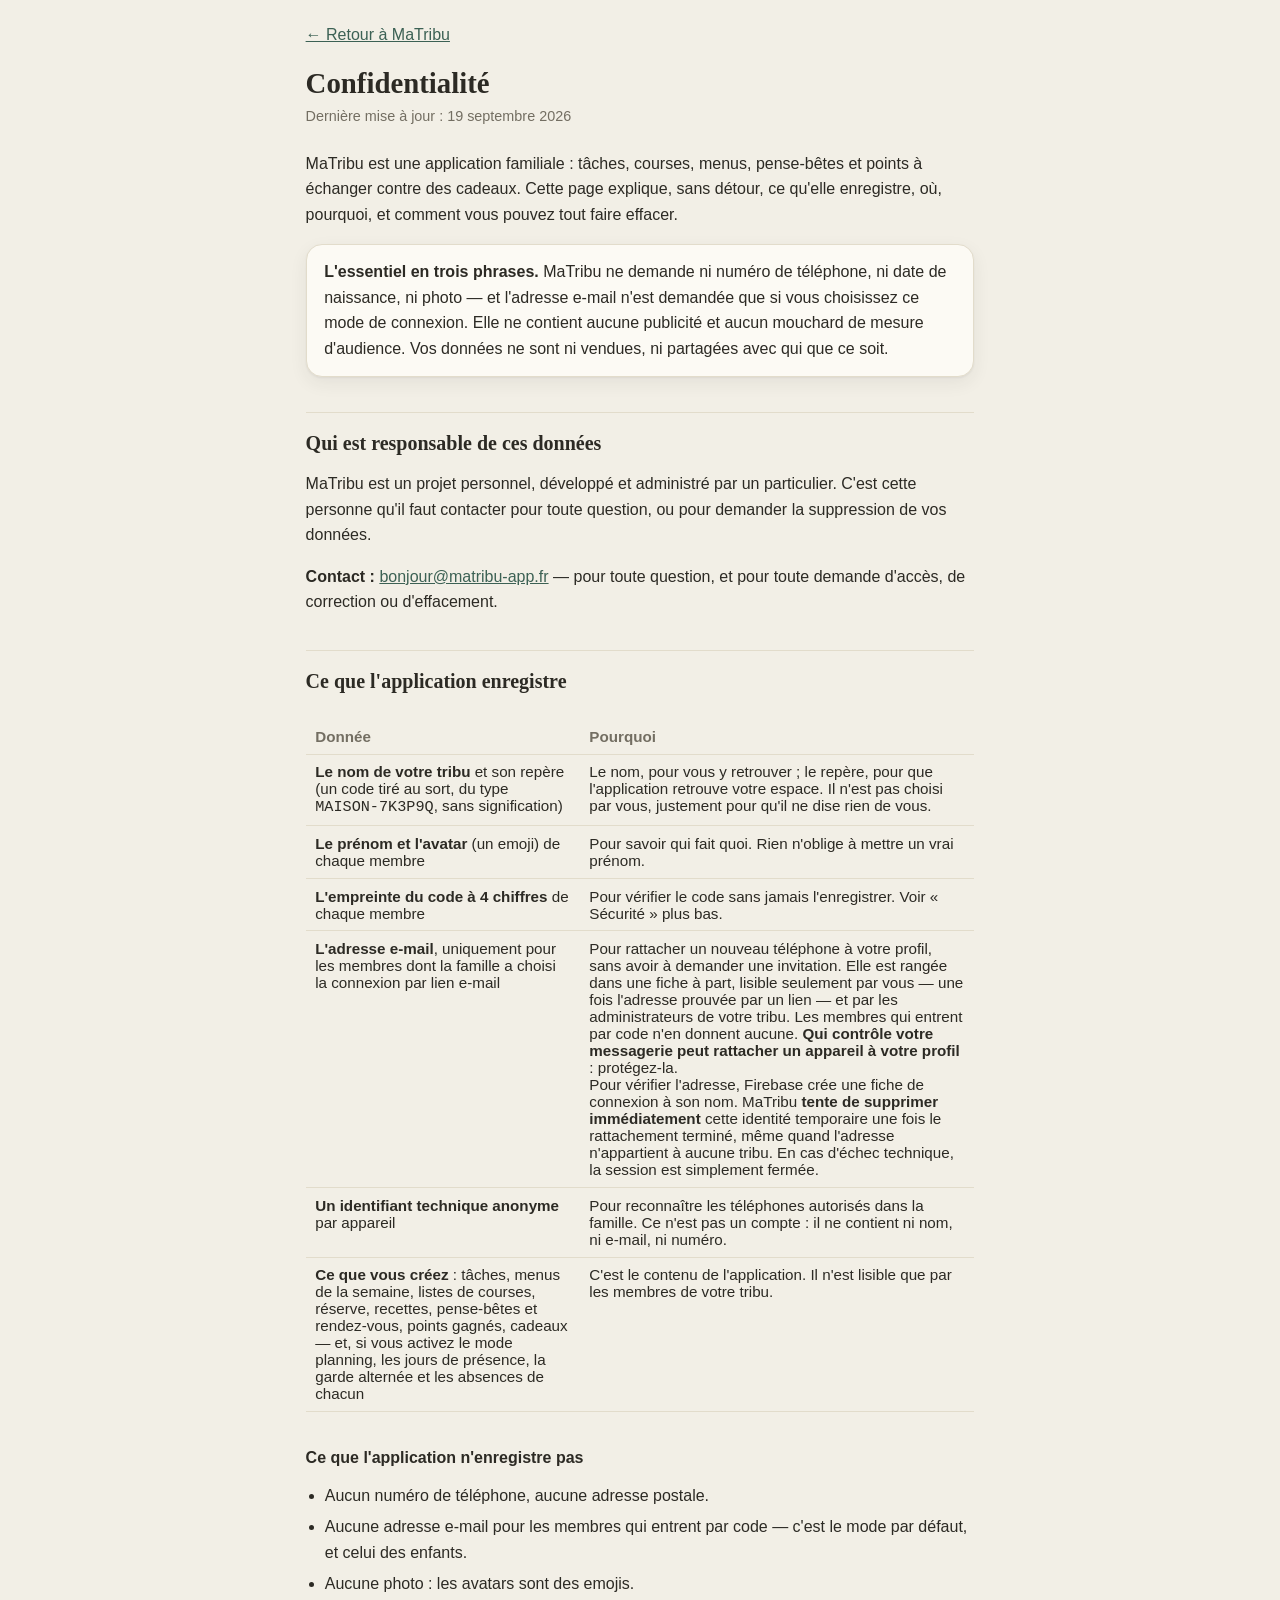
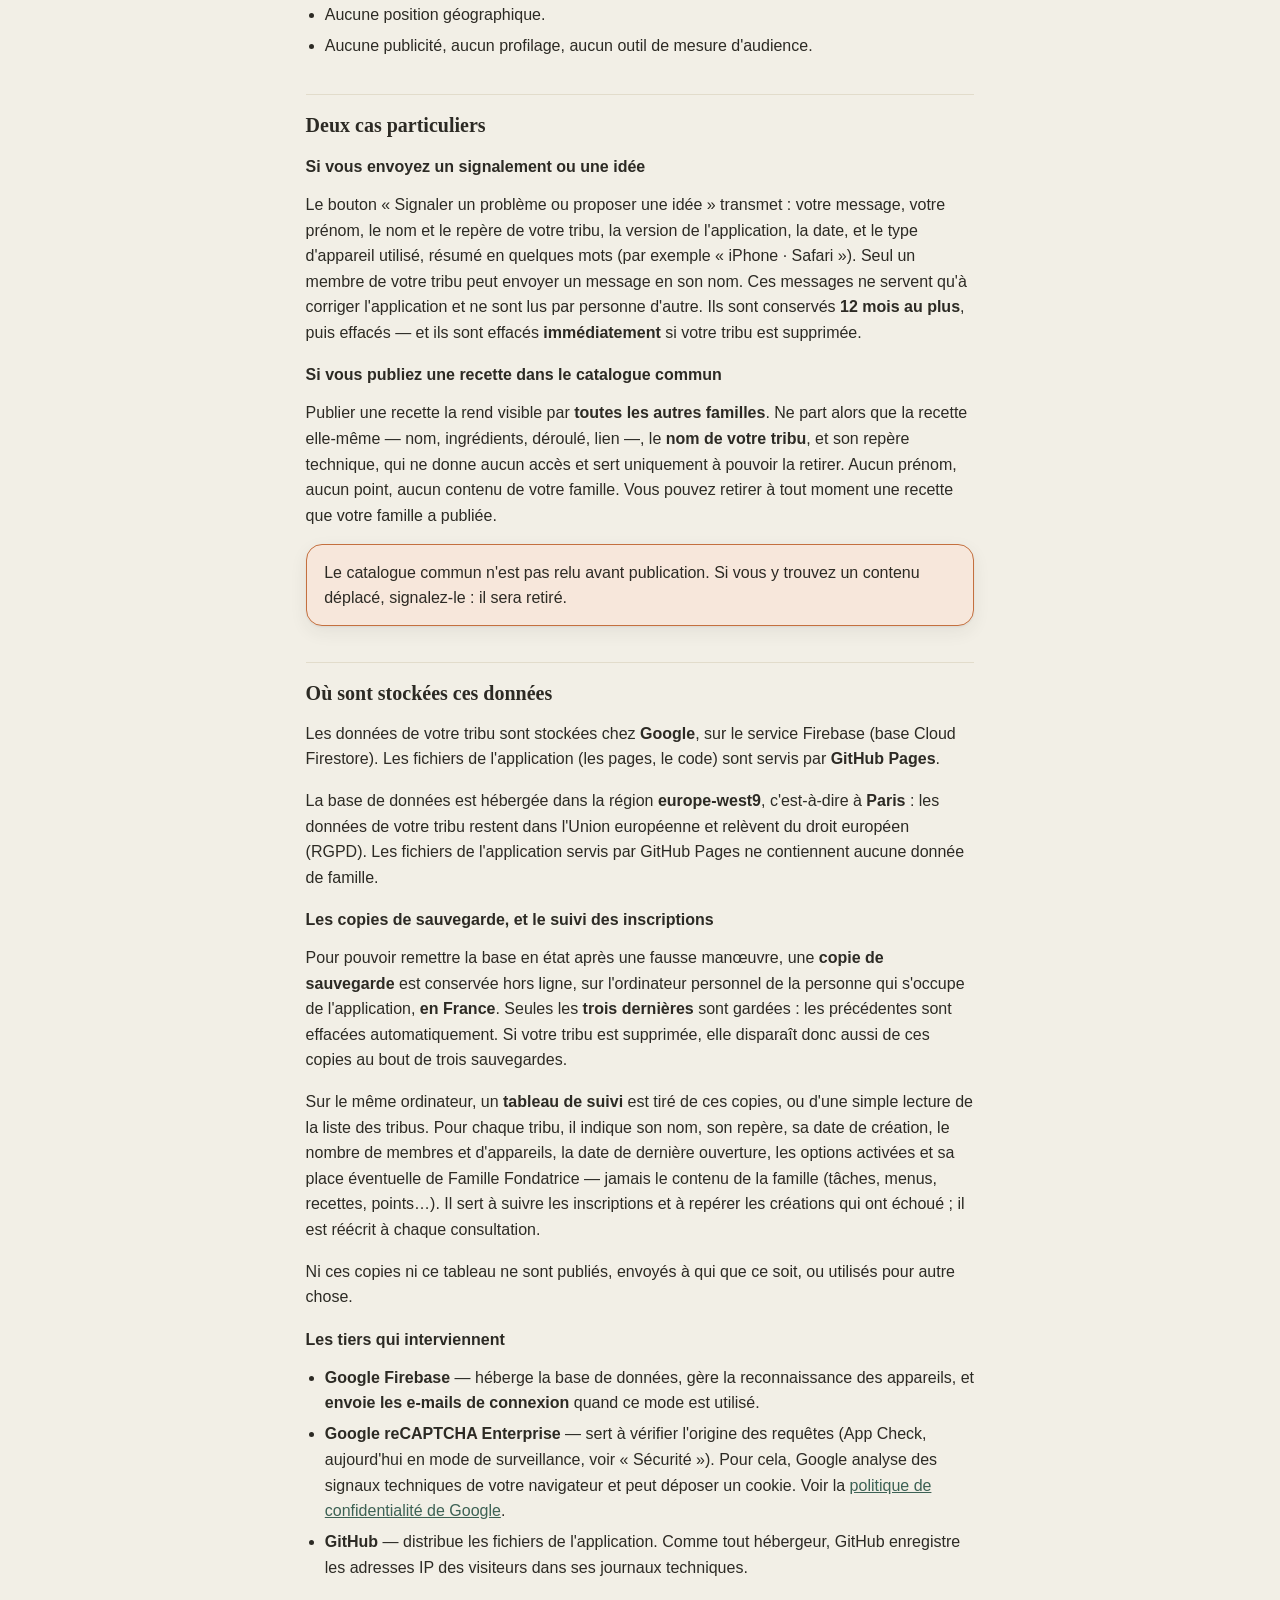
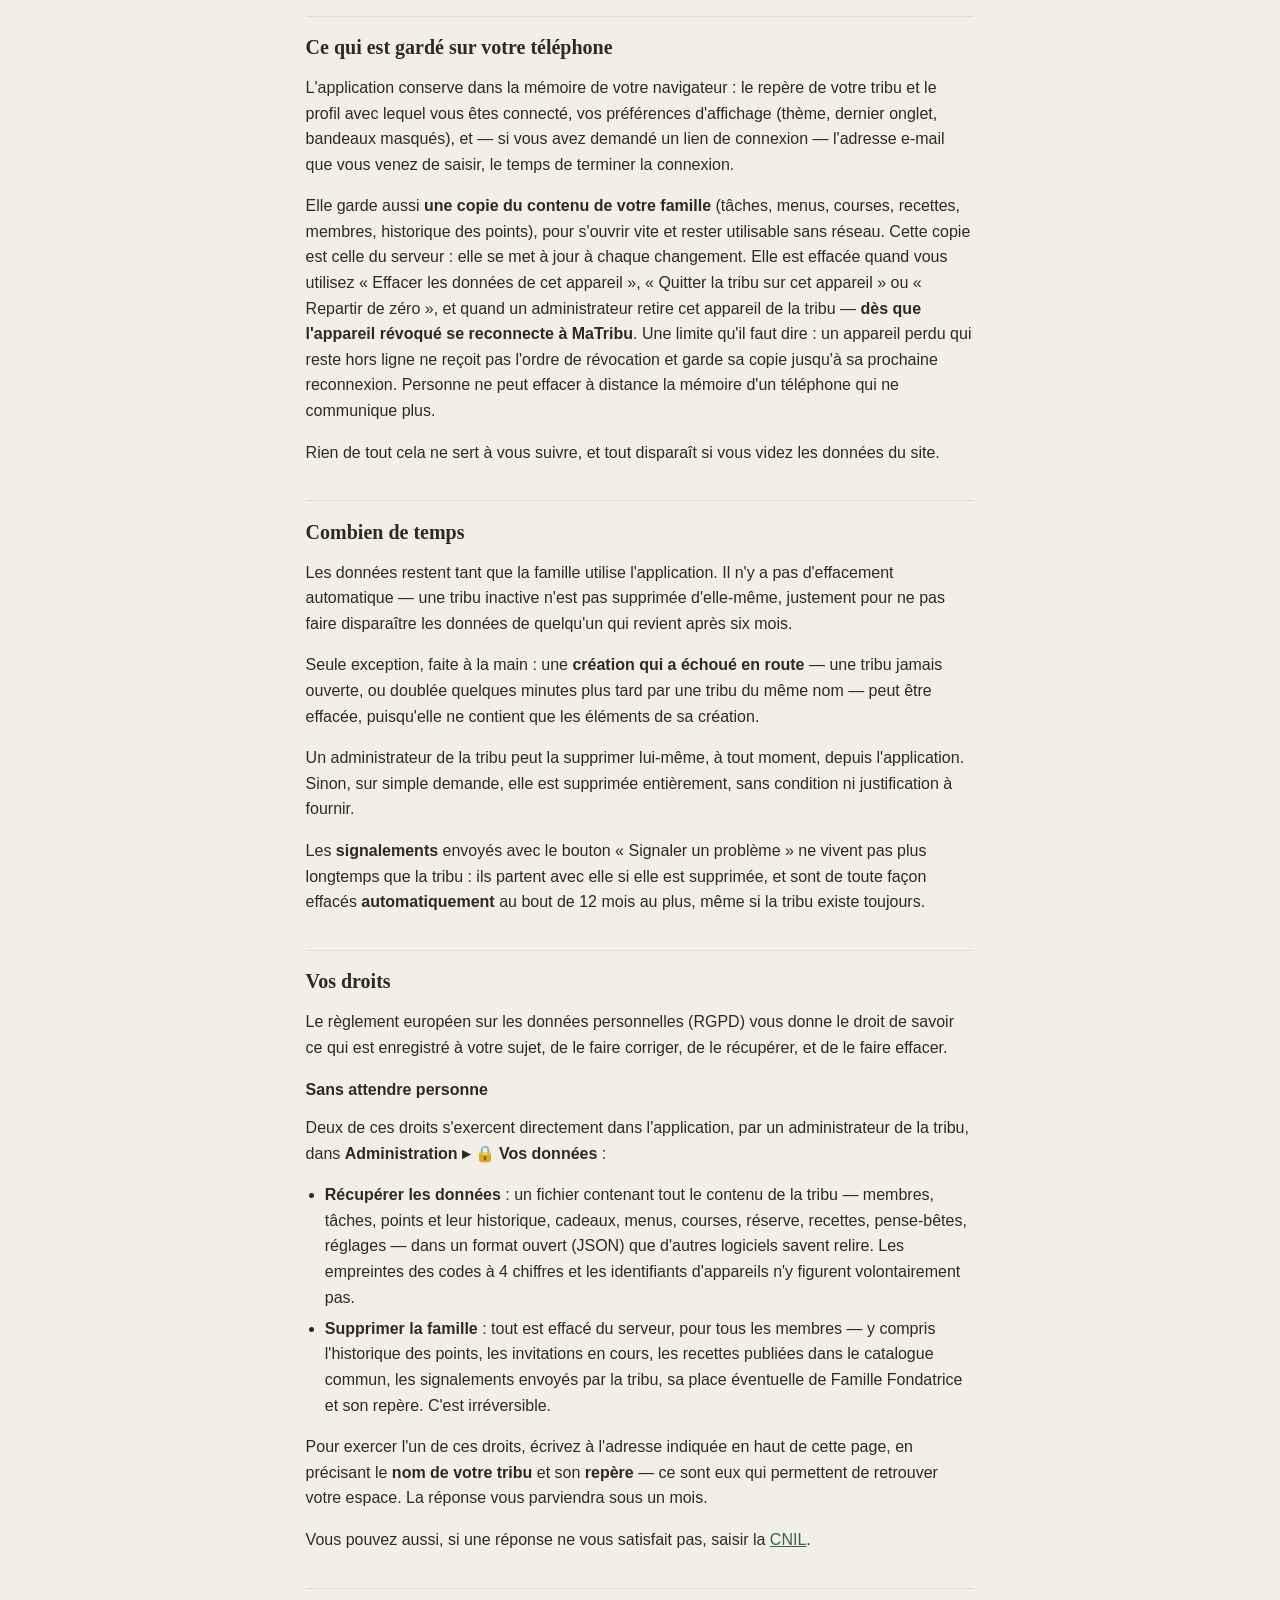
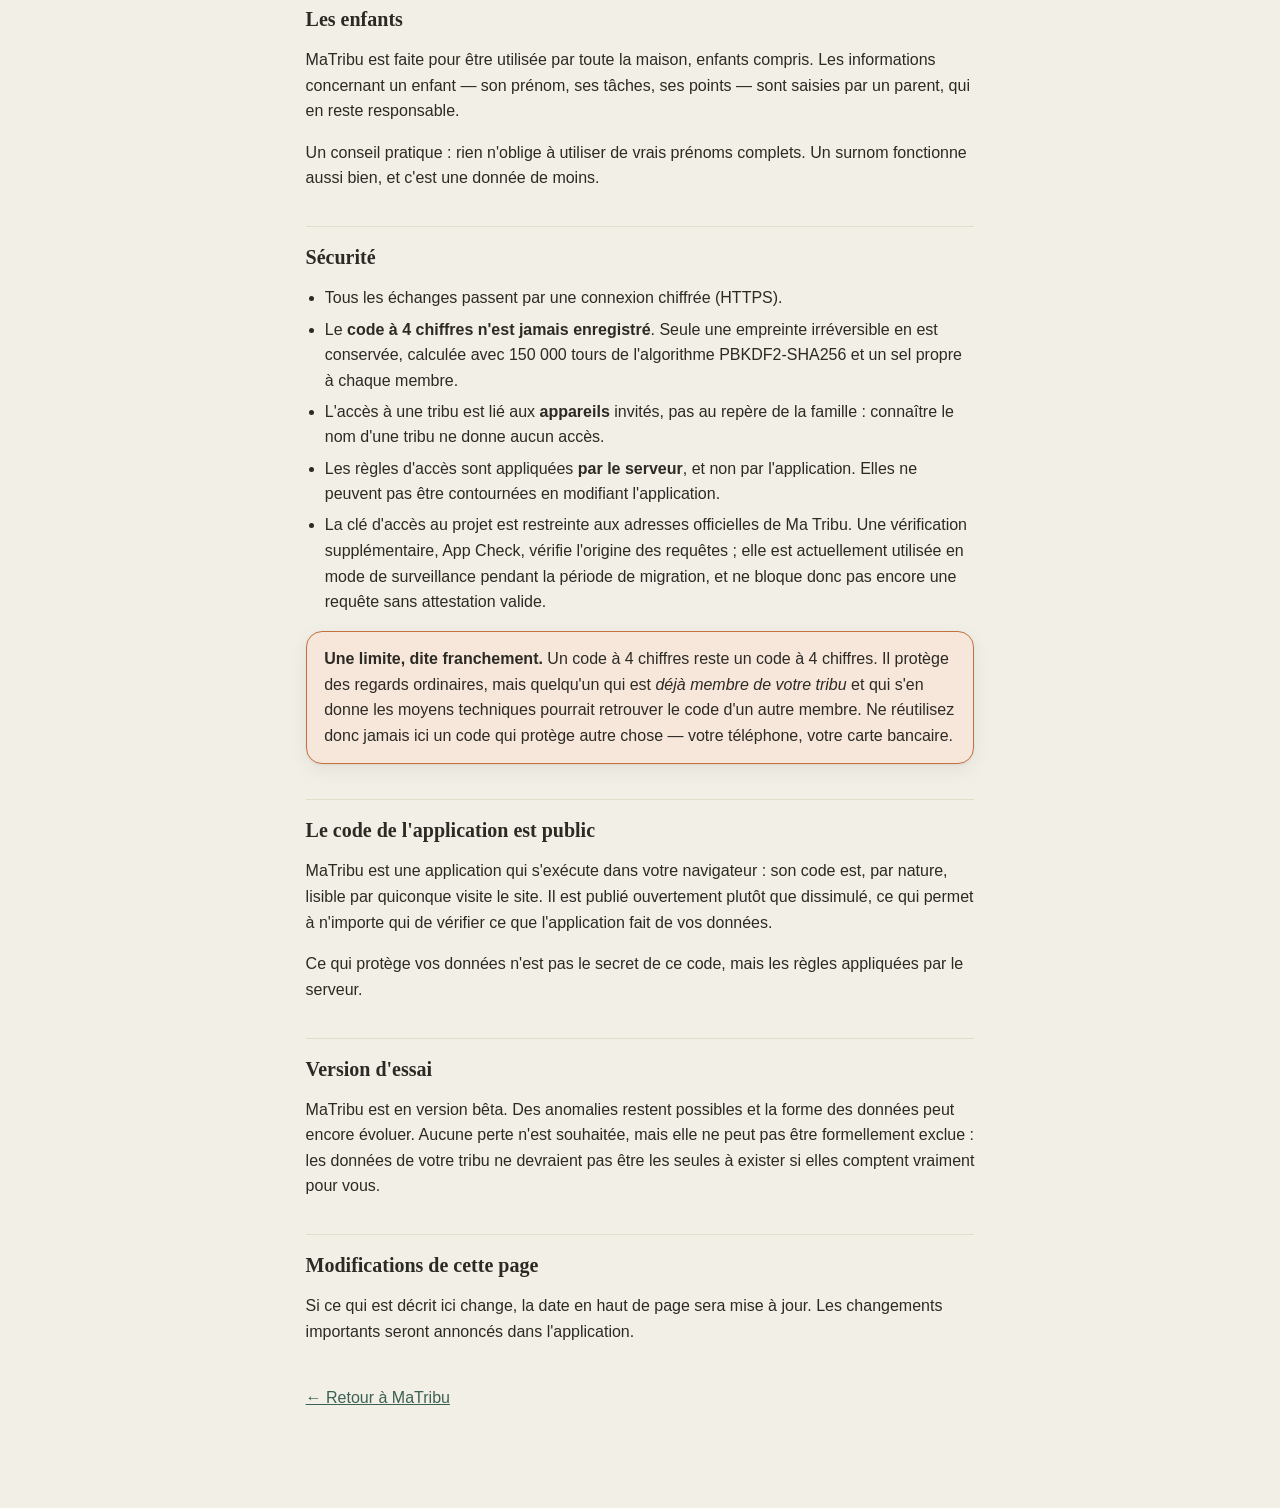
==== commit c91a8b5a: "Add files via upload" ====
--- a/confidentialite.html
+++ b/confidentialite.html
@@ -77,7 +77,7 @@
 <a class="retour" href="./">← Retour à MaTribu</a>
 
 <h1>Confidentialité</h1>
-<p class="date-maj">Dernière mise à jour : 12 septembre 2026</p>
+<p class="date-maj">Dernière mise à jour : 19 septembre 2026</p>
 
 <p>MaTribu est une application familiale : tâches, courses, menus, pense-bêtes
 et points à échanger contre des cadeaux. Cette page explique, sans détour, ce
@@ -148,7 +148,8 @@
     <tr>
       <td><b>Ce que vous créez</b> : tâches, menus de la semaine, listes de
       courses, réserve, recettes, pense-bêtes et rendez-vous, points gagnés,
-      cadeaux</td>
+      cadeaux — et, si vous activez le mode planning, les jours de présence,
+      la garde alternée et les absences de chacun</td>
       <td>C'est le contenu de l'application. Il n'est lisible que par les
       membres de votre tribu.</td>
     </tr>
@@ -202,6 +203,23 @@
 relèvent du droit européen (RGPD). Les fichiers de l'application servis par
 GitHub Pages ne contiennent aucune donnée de famille.</p>
 
+
+<h3>Les copies de sauvegarde, et le suivi des inscriptions</h3>
+<p>Pour pouvoir remettre la base en état après une fausse manœuvre, une
+<b>copie de sauvegarde</b> est conservée hors ligne, sur l'ordinateur
+personnel de la personne qui s'occupe de l'application, <b>en France</b>.
+Seules les <b>trois dernières</b> sont gardées : les précédentes sont
+effacées automatiquement. Si votre tribu est supprimée, elle disparaît donc
+aussi de ces copies au bout de trois sauvegardes.</p>
+<p>Sur le même ordinateur, un <b>tableau de suivi</b> est tiré de ces copies,
+ou d'une simple lecture de la liste des tribus. Pour chaque tribu, il indique
+son nom, son repère, sa date de création, le nombre de membres et
+d'appareils, la date de dernière ouverture, les options activées et sa place
+éventuelle de Famille Fondatrice — jamais le contenu de la famille (tâches,
+menus, recettes, points…). Il sert à suivre les inscriptions et à repérer les
+créations qui ont échoué ; il est réécrit à chaque consultation.</p>
+<p>Ni ces copies ni ce tableau ne sont publiés, envoyés à qui que ce soit, ou
+utilisés pour autre chose.</p>
 
 <h3>Les tiers qui interviennent</h3>
 <ul>
@@ -245,6 +263,10 @@
 d'effacement automatique — une tribu inactive n'est pas supprimée d'elle-même,
 justement pour ne pas faire disparaître les données de quelqu'un qui revient
 après six mois.</p>
+<p>Seule exception, faite à la main : une <b>création qui a échoué en
+route</b> — une tribu jamais ouverte, ou doublée quelques minutes plus tard
+par une tribu du même nom — peut être effacée, puisqu'elle ne contient que
+les éléments de sa création.</p>
 <p>Un administrateur de la tribu peut la supprimer lui-même, à tout moment,
 depuis l'application. Sinon, sur simple demande, elle est supprimée
 entièrement, sans condition ni justification à fournir.</p>
--- a/styles.css
+++ b/styles.css
@@ -420,6 +420,17 @@
   box-shadow:0 0 0 3px var(--accent-soft);
 }
 textarea{min-height:80px;resize:vertical;}
+/* Date et heure (19/09/2026) : sur iPhone, ces champs gardaient une largeur
+   « naturelle » qui ne rétrécit pas. Côte à côte dans un rappel, l'heure
+   débordait à droite de l'écran (383 px sur 375, mesuré) — et le sélecteur
+   d'heure, accroché à elle, avec. Apparence neutralisée : ils deviennent
+   souples ; min-height leur garde la hauteur des autres champs même vides. */
+input[type=date],input[type=time]{
+  -webkit-appearance:none;appearance:none;display:block;
+  min-width:0;max-width:100%;min-height:2.75rem;
+}
+input[type=date]::-webkit-date-and-time-value,
+input[type=time]::-webkit-date-and-time-value{text-align:left;}
 .duo{display:flex;gap:.6rem;}
 .duo > *{flex:1;min-width:0;}
 
@@ -975,6 +986,41 @@
   #feuille .jour-affiche.aujourdhui{background:#f1f1f1 !important;}
 }
 
+/* ---------- Les post-it du frigo (19/09/2026) ----------
+   De vrais post-it : des carrés de couleur au texte foncé, quel que soit le
+   thème de l'appli. Sur le papier, deux par ligne, sans ombre ni biais, et
+   leurs couleurs gardées (print-color-adjust) : sans cela, la règle
+   « encre noire sur papier blanc » plus haut les effacerait. */
+.postits{display:grid;grid-template-columns:repeat(auto-fill,minmax(210px,1fr));gap:14px;}
+.postit{
+  background:var(--postit,#fff1a8);color:#33291c;
+  padding:12px 13px 14px;border-radius:3px;
+  box-shadow:0 10px 14px -10px rgba(0,0,0,.45);
+  transform:rotate(-.8deg);break-inside:avoid;page-break-inside:avoid;
+}
+.postit:nth-child(2n){transform:rotate(.7deg);}
+.postit:nth-child(3n){transform:rotate(-.3deg);}
+.postit-qui{font-family:var(--font-display);font-size:1.2rem;font-weight:700;margin-bottom:.4rem;}
+.postit-tache{padding:.32rem 0;border-top:1px dashed rgba(51,41,28,.28);}
+.postit-nom{font-weight:600;font-size:.9rem;line-height:1.3;}
+.postit-nom small{font-size:.72rem;opacity:.7;}
+.postit-cases{display:flex;flex-wrap:wrap;gap:.2rem .7rem;margin-top:.22rem;font-size:.8rem;}
+.postit .case{
+  display:inline-block;width:11px;height:11px;margin-right:4px;vertical-align:-1px;
+  border:1.5px solid rgba(51,41,28,.65);border-radius:2px;
+}
+.postit-total{margin-top:.5rem;font-size:.78rem;font-weight:700;opacity:.8;}
+@media print{
+  #feuille .postits{grid-template-columns:repeat(2,minmax(0,1fr));gap:12px;}
+  #feuille .postit{
+    background:var(--postit,#fff1a8) !important;
+    -webkit-print-color-adjust:exact;print-color-adjust:exact;
+    transform:none;border:1px solid rgba(0,0,0,.2);
+  }
+  #feuille .postit, #feuille .postit *{color:#33291c !important;}
+  #feuille .postit .case{border-color:rgba(51,41,28,.7) !important;}
+}
+
 /* ---------- sauts vers une section (admin, index des recettes) ----------
    La barre du haut est collante : un saut qui vise le haut de l'écran place
    la cible SOUS elle, et le titre disparaît — on croit avoir raté sa cible.
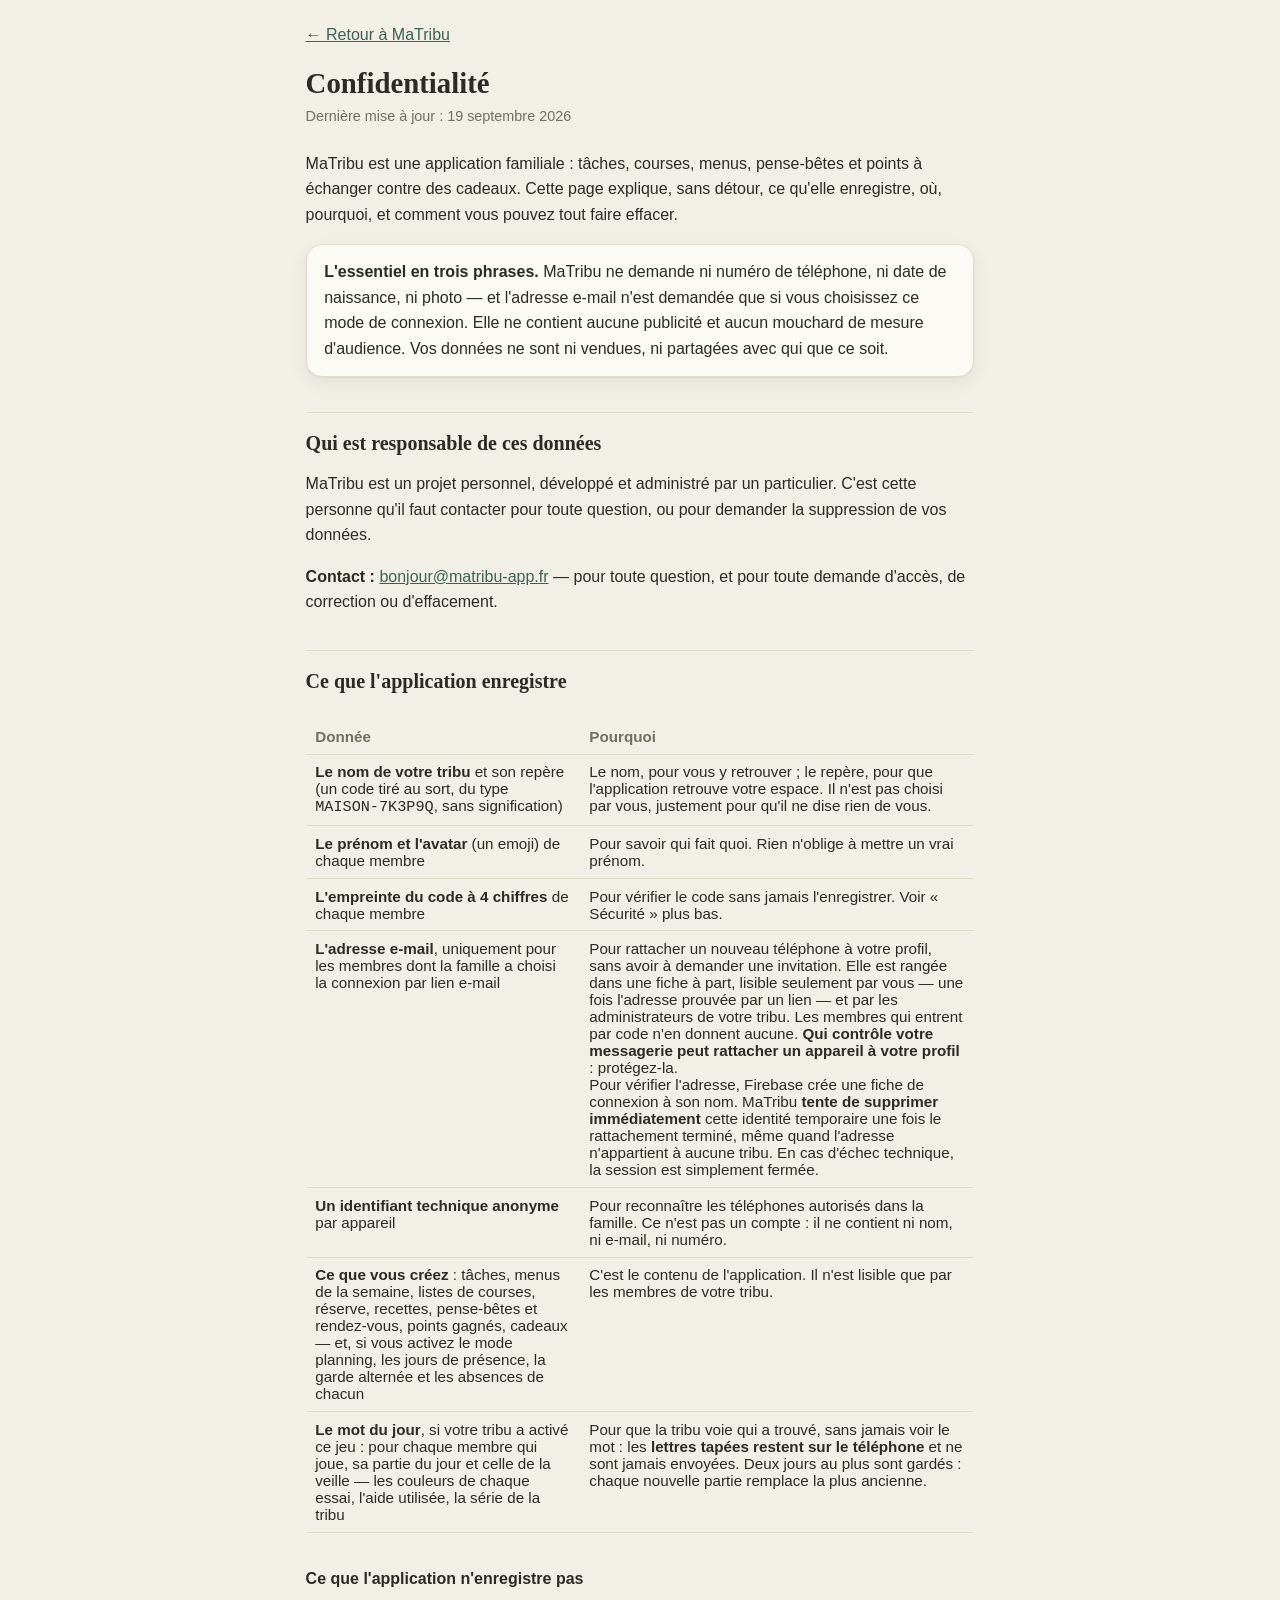
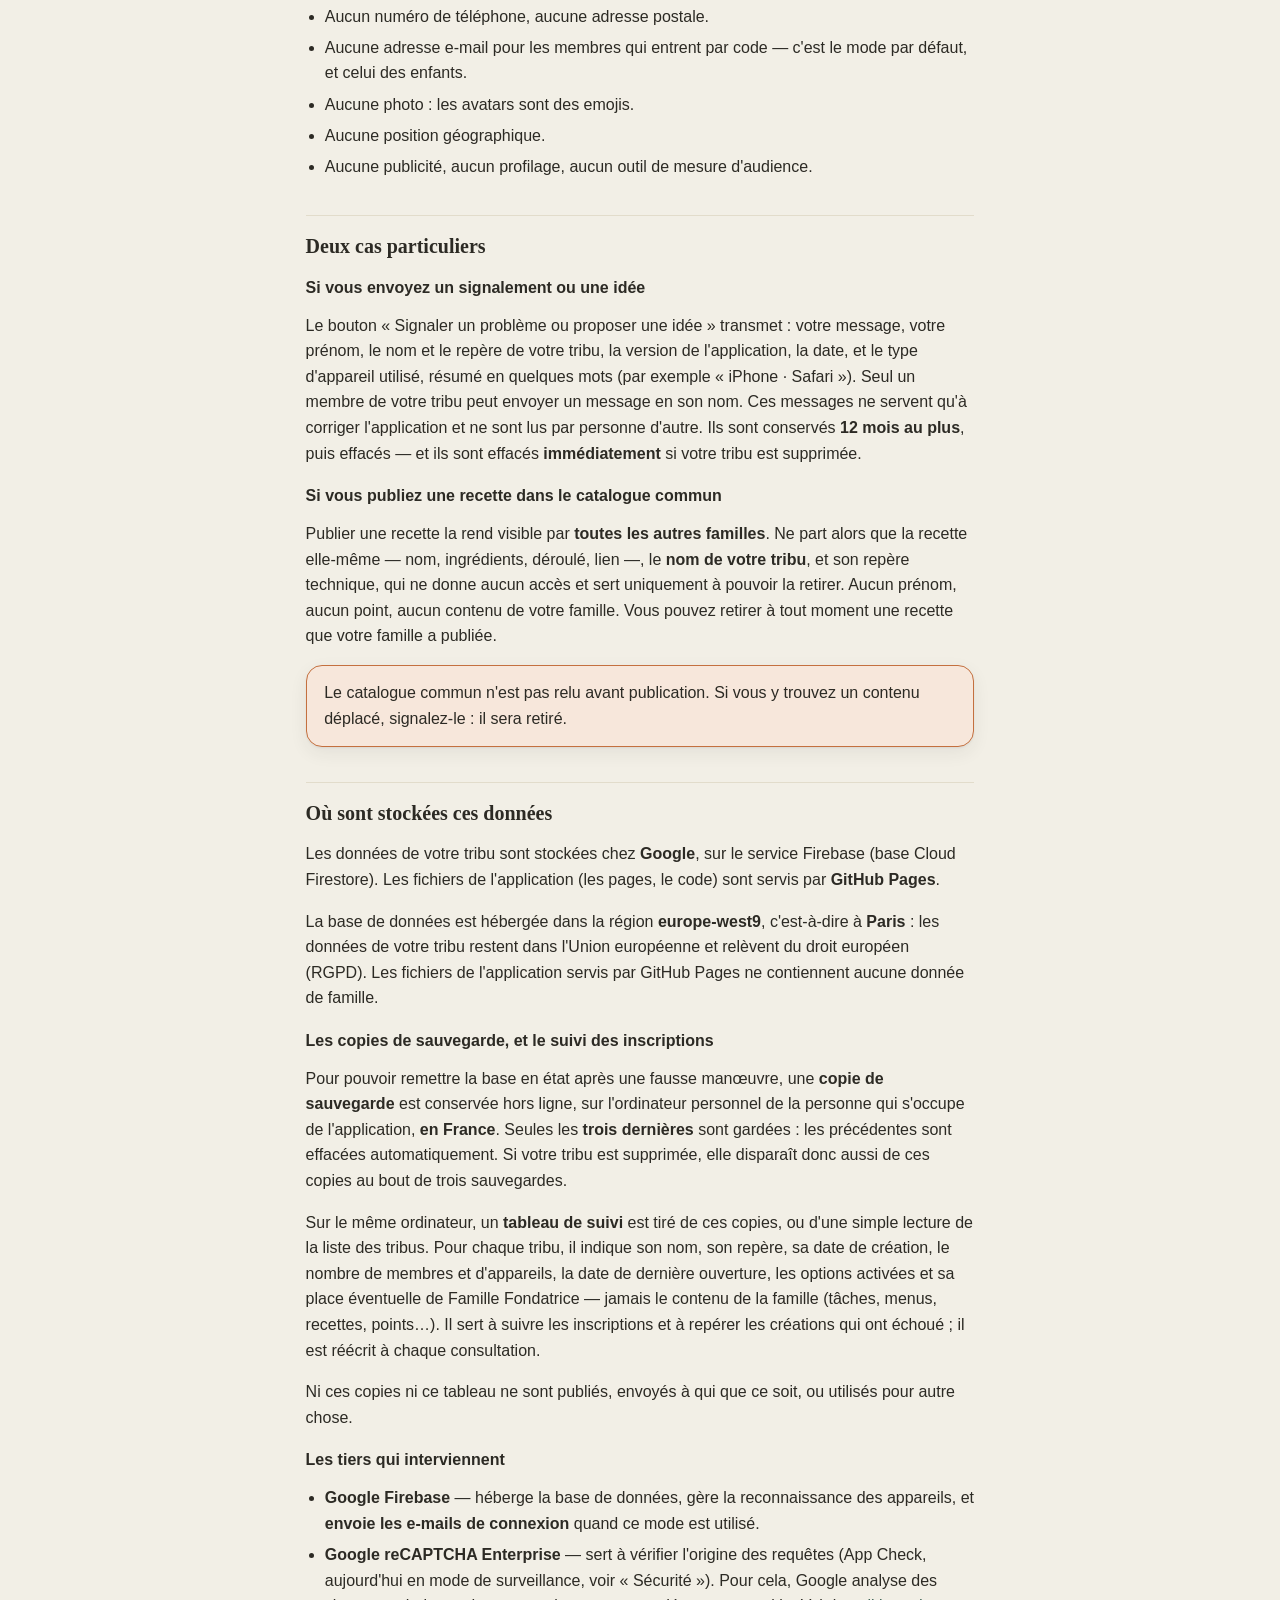
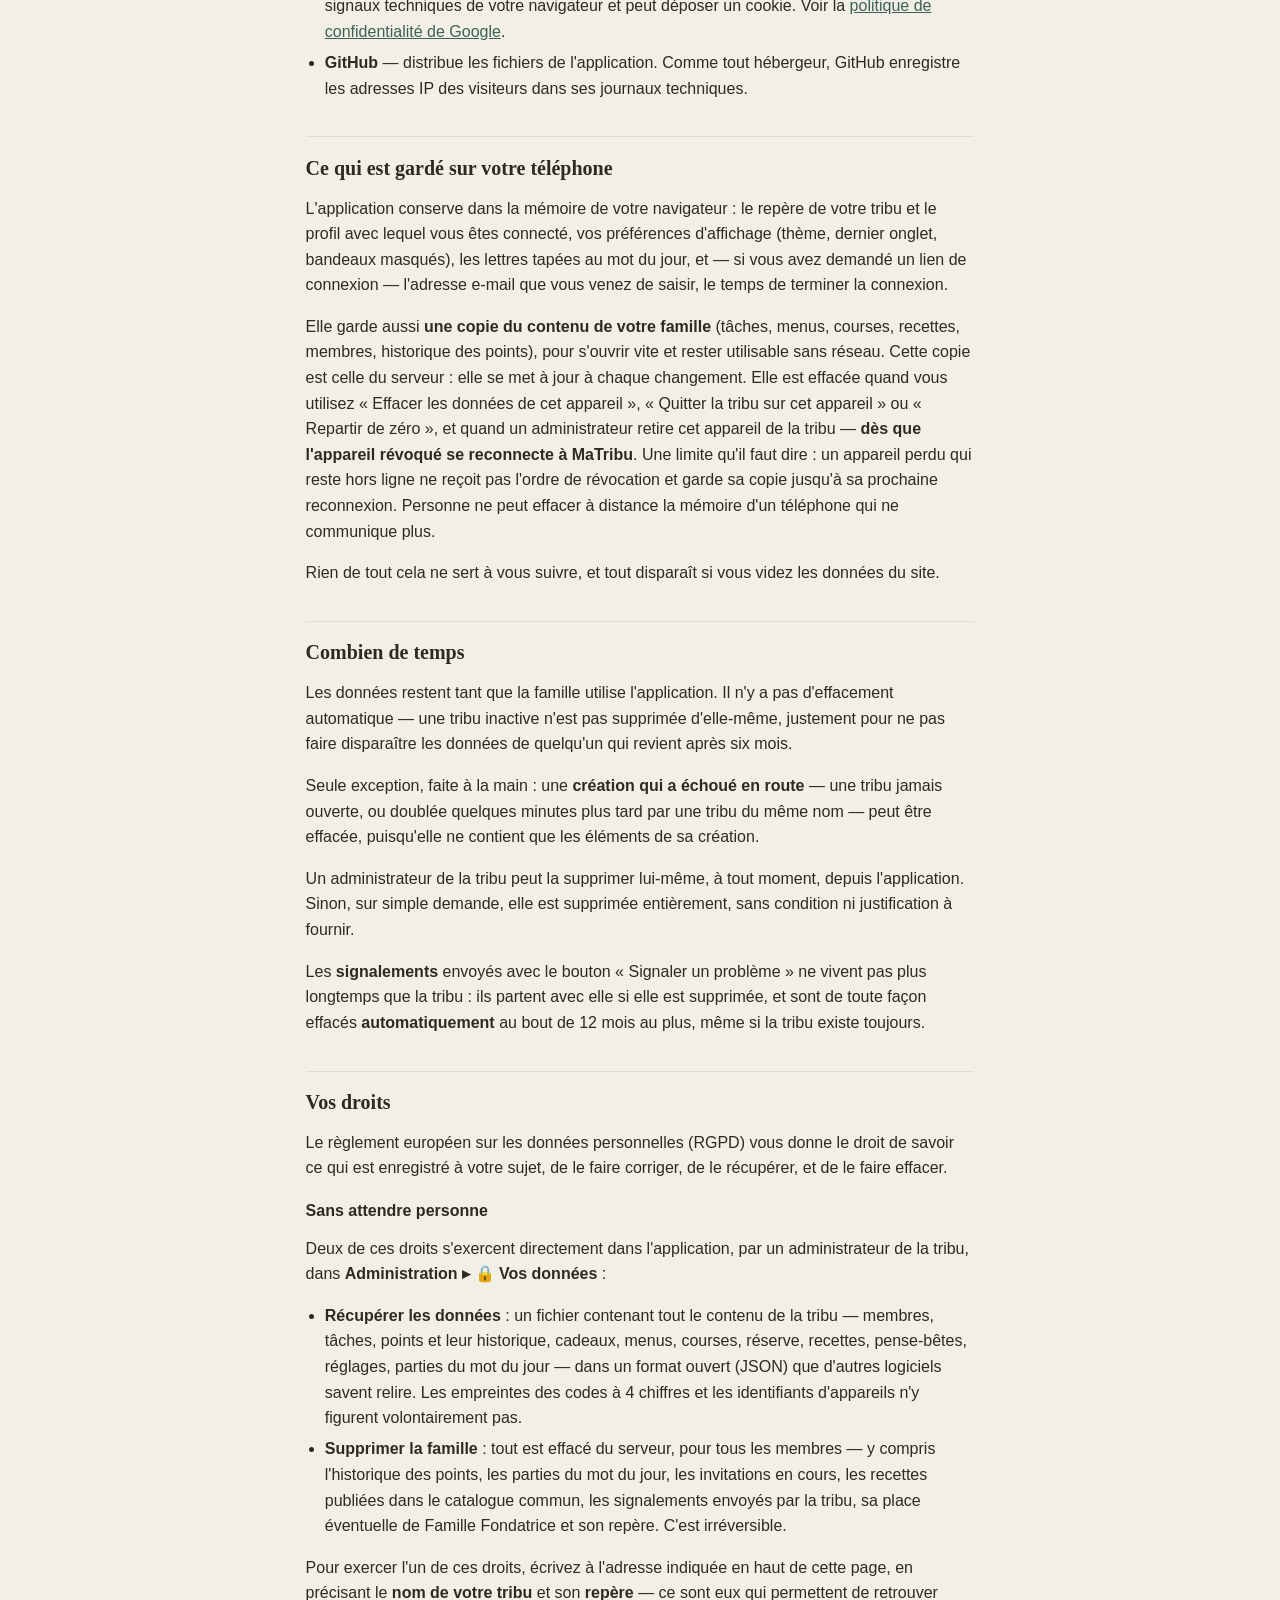
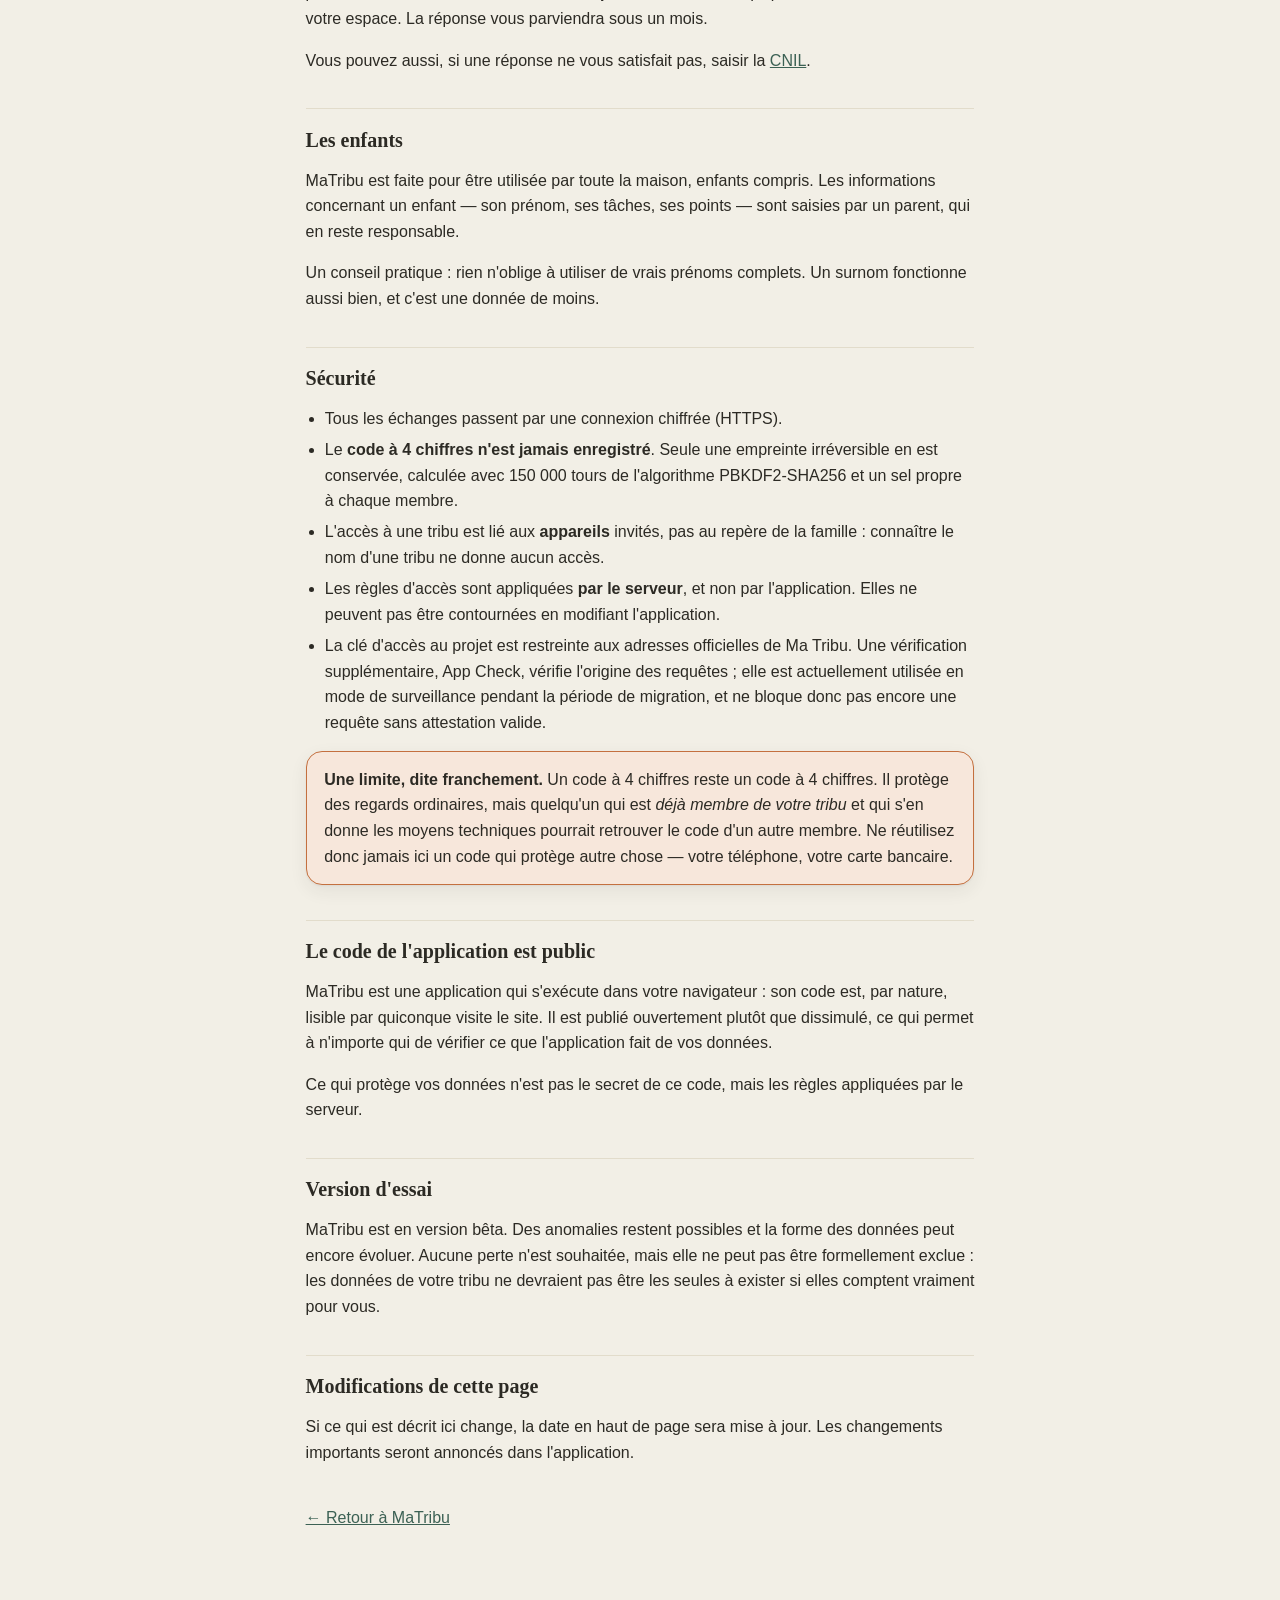
==== commit b0c6f971: "Add files via upload" ====
--- a/confidentialite.html
+++ b/confidentialite.html
@@ -153,6 +153,15 @@
       <td>C'est le contenu de l'application. Il n'est lisible que par les
       membres de votre tribu.</td>
     </tr>
+    <tr>
+      <td><b>Le mot du jour</b>, si votre tribu a activé ce jeu : pour chaque
+      membre qui joue, sa partie du jour et celle de la veille — les couleurs
+      de chaque essai, l'aide utilisée, la série de la tribu</td>
+      <td>Pour que la tribu voie qui a trouvé, sans jamais voir le mot : les
+      <b>lettres tapées restent sur le téléphone</b> et ne sont jamais
+      envoyées. Deux jours au plus sont gardés : chaque nouvelle partie
+      remplace la plus ancienne.</td>
+    </tr>
   </tbody>
 </table>
 </div>
@@ -241,7 +250,8 @@
 
 <p>L'application conserve dans la mémoire de votre navigateur : le repère de
 votre tribu et le profil avec lequel vous êtes connecté, vos préférences
-d'affichage (thème, dernier onglet, bandeaux masqués), et — si vous avez
+d'affichage (thème, dernier onglet, bandeaux masqués), les lettres tapées au
+mot du jour, et — si vous avez
 demandé un lien de connexion — l'adresse e-mail que vous venez de saisir, le
 temps de terminer la connexion.</p>
 <p>Elle garde aussi <b>une copie du contenu de votre famille</b> (tâches,
@@ -287,11 +297,13 @@
 <ul>
   <li><b>Récupérer les données</b> : un fichier contenant tout le contenu de la
   tribu — membres, tâches, points et leur historique, cadeaux, menus, courses,
-  réserve, recettes, pense-bêtes, réglages — dans un format ouvert (JSON) que
+  réserve, recettes, pense-bêtes, réglages, parties du mot du jour — dans un
+  format ouvert (JSON) que
   d'autres logiciels savent relire. Les empreintes des codes à 4 chiffres et les
   identifiants d'appareils n'y figurent volontairement pas.</li>
   <li><b>Supprimer la famille</b> : tout est effacé du serveur, pour tous les
-  membres — y compris l'historique des points, les invitations en cours, les
+  membres — y compris l'historique des points, les parties du mot du jour, les
+  invitations en cours, les
   recettes publiées dans le catalogue commun, les signalements envoyés par la
   tribu, sa place éventuelle de Famille Fondatrice et son repère. C'est
   irréversible.</li>
--- a/styles.css
+++ b/styles.css
@@ -1053,3 +1053,68 @@
 /* ---------- une recette se consulte d'un simple appui ---------- */
 .ligne-recette{cursor:pointer;}
 .ligne-recette:active{background:var(--surface-2);}
+
+/* ---------- Le mot du jour (0.60) ----------
+   Des couleurs FIXES, les mêmes pour toutes les palettes : elles ont un sens
+   (bien placée, ailleurs, absente) qui ne doit pas changer avec le thème. Le
+   ROND de « ailleurs » double l'orange pour les daltoniens. La taille des
+   cases suit aussi la hauteur de l'écran : sur un petit téléphone, la grille
+   ET le clavier tiennent sans faire défiler. */
+:root{--mj-bien:#3F7A55;--mj-ailleurs:#B8642F;--mj-absent:#6E6A60;}
+@media (prefers-color-scheme: dark){
+  :root:not([data-theme="light"]){--mj-absent:#4B504C;}
+}
+:root[data-theme="dark"]{--mj-absent:#4B504C;}
+.mj{--mj-case:min(3.2rem,12.5vw,6vh);}
+@supports (height:1dvh){ .mj{--mj-case:min(3.2rem,12.5vw,6dvh);} }
+.mj-tete{display:flex;align-items:center;justify-content:space-between;gap:.5rem;min-height:2.1rem;margin:-.5rem 0 .2rem;}
+.mj-indice{min-height:1.2em;margin:0 0 .45rem;text-align:center;font-size:.84rem;color:var(--ink-muted);}
+.mj-indice b{color:var(--ink);}
+.mj-grille{display:grid;gap:.3rem;justify-content:center;}
+.mj-rangee{display:grid;grid-template-columns:repeat(5,var(--mj-case));gap:.3rem;}
+.mj-case{
+  width:var(--mj-case);height:var(--mj-case);box-sizing:border-box;
+  display:flex;align-items:center;justify-content:center;
+  border:2px solid var(--border);border-radius:8px;background:var(--surface);
+  font-weight:700;font-size:calc(var(--mj-case) * .48);line-height:1;color:var(--ink);
+}
+.mj-case.pleine{border-color:var(--ink-muted);}
+.mj-case.v,.mj-case.o,.mj-case.g{border-color:transparent;color:#fff;}
+.mj-case.v{background:var(--mj-bien);}
+.mj-case.o{background:var(--mj-ailleurs);border-radius:50%;}
+.mj-case.g{background:var(--mj-absent);}
+.mj-case.revele{animation:mj-retourne .38s ease both;animation-delay:calc(var(--i,0) * 110ms);}
+@keyframes mj-retourne{from{transform:rotateX(90deg);}to{transform:none;}}
+.mj-rangee.secoue{animation:mj-secoue .35s ease;}
+@keyframes mj-secoue{20%,60%{transform:translateX(-6px);}40%,80%{transform:translateX(6px);}}
+@media (prefers-reduced-motion: reduce){ .mj-case.revele,.mj-rangee.secoue{animation:none;} }
+.mj-message{min-height:1.25em;margin:.35rem 0;text-align:center;font-size:.84rem;font-weight:600;color:var(--danger);}
+.mj-clavier{display:flex;flex-direction:column;gap:.32rem;margin-bottom:.5rem;}
+.mj-rang{display:flex;justify-content:center;gap:.24rem;}
+.mj-touche{
+  flex:1 1 0;min-width:0;max-width:2.7rem;height:2.9rem;height:min(3rem,6.4dvh);padding:0;
+  -webkit-appearance:none;appearance:none;border:none;border-radius:8px;
+  background:var(--surface-2);color:var(--ink);font-weight:700;font-size:.95rem;
+  display:flex;align-items:center;justify-content:center;touch-action:manipulation;
+}
+.mj-touche.large{flex:1.6 1 0;max-width:4.4rem;font-size:.76rem;}
+.mj-touche:active{transform:scale(.94);}
+.mj-touche.v,.mj-touche.o,.mj-touche.g{color:#fff;}
+.mj-touche.v{background:var(--mj-bien);}
+.mj-touche.o{background:var(--mj-ailleurs);}
+.mj-touche.g{background:var(--mj-absent);}
+.mj-fin{text-align:center;}
+.mj-fin p{margin:.2rem 0 .5rem;line-height:1.45;}
+.mj-legende{text-align:center;margin:.1rem 0 .8rem;}
+.mj-legende i{display:inline-block;width:.75em;height:.75em;margin:0 .25em 0 .7em;vertical-align:-.05em;border-radius:2px;}
+.mj-legende i:first-child{margin-left:0;}
+.mj-legende i.v{background:var(--mj-bien);}
+.mj-legende i.o{background:var(--mj-ailleurs);border-radius:50%;}
+.mj-legende i.g{background:var(--mj-absent);}
+.mj-tribu{border-top:1px solid var(--border);padding-top:.7rem;}
+.mj-tribu-titre{display:flex;justify-content:space-between;align-items:baseline;flex-wrap:wrap;gap:.2rem .6rem;font-weight:700;font-size:.9rem;}
+.mj-mini{display:grid;gap:2px;flex:none;}
+.mj-mini span{display:grid;grid-template-columns:repeat(5,7px);gap:2px;}
+.mj-mini i{width:7px;height:7px;border-radius:1.5px;background:var(--mj-absent);}
+.mj-mini i.v{background:var(--mj-bien);}
+.mj-mini i.o{background:var(--mj-ailleurs);border-radius:50%;}
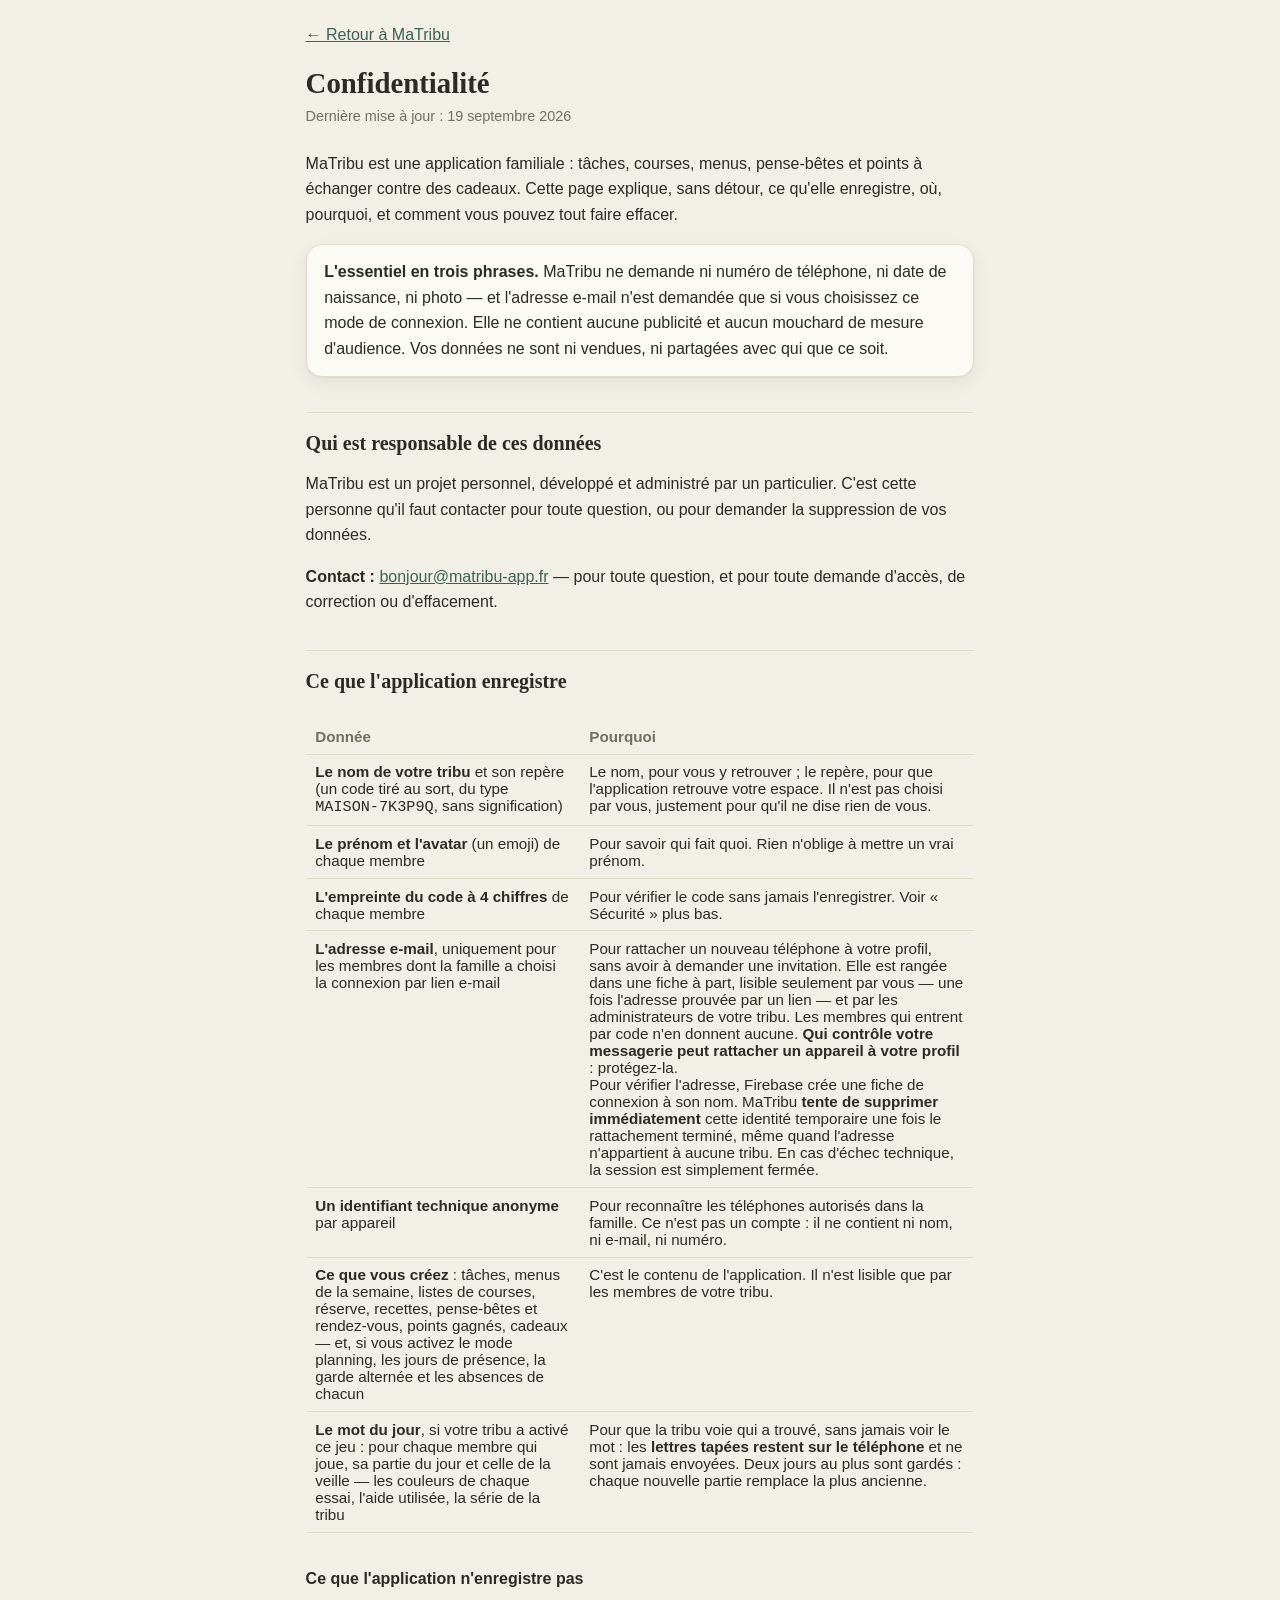
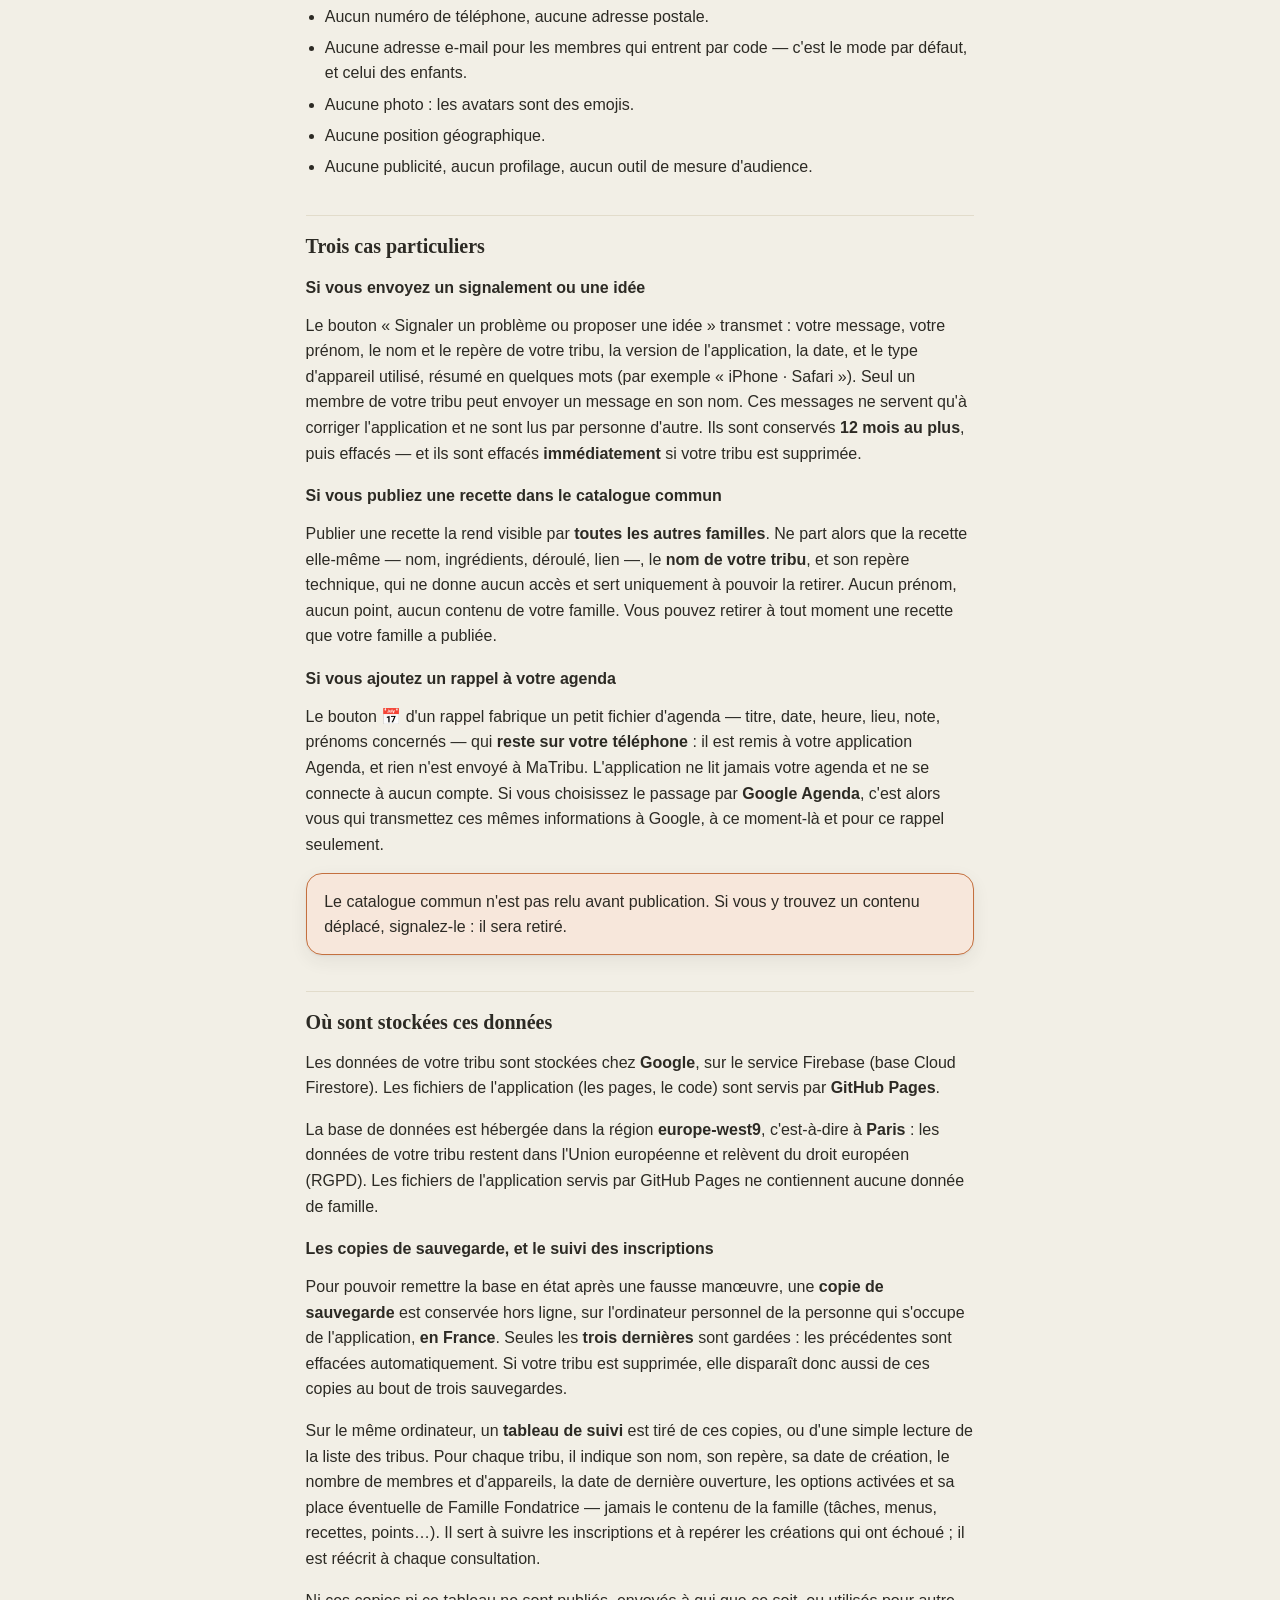
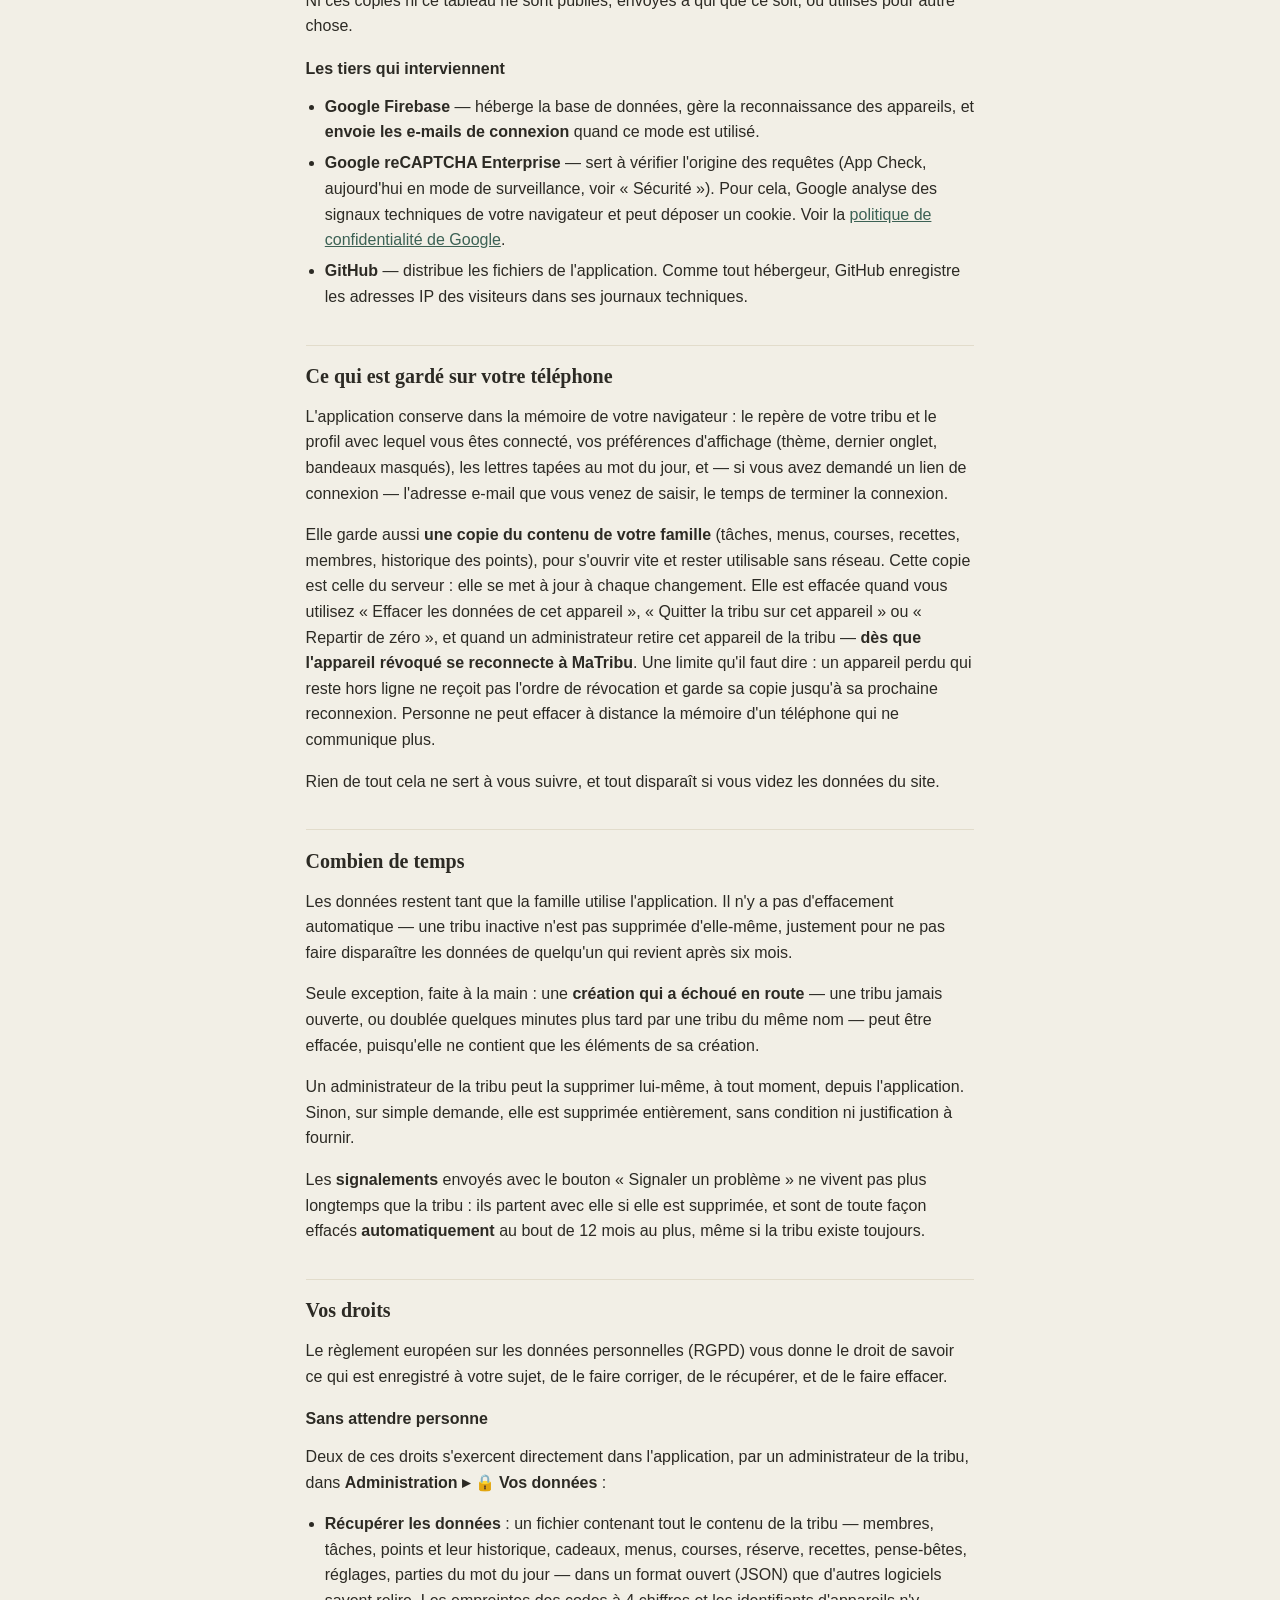
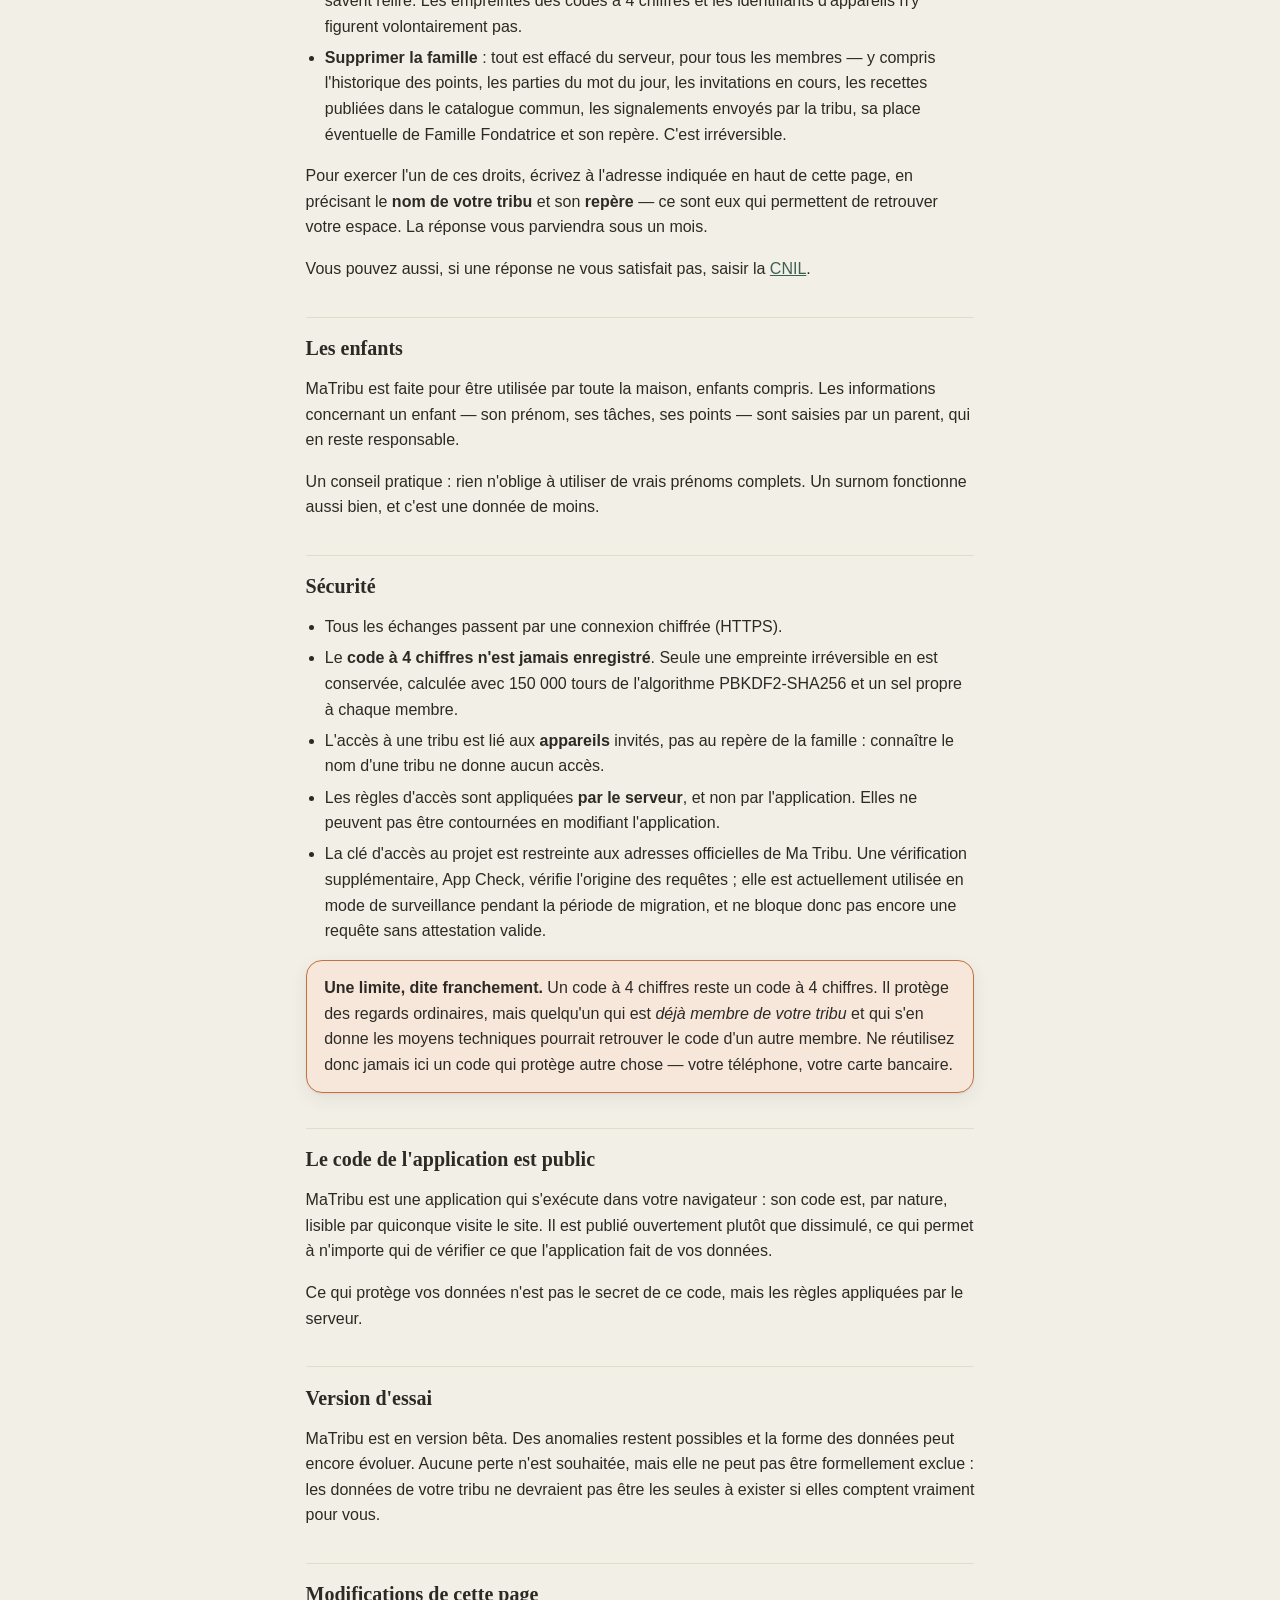
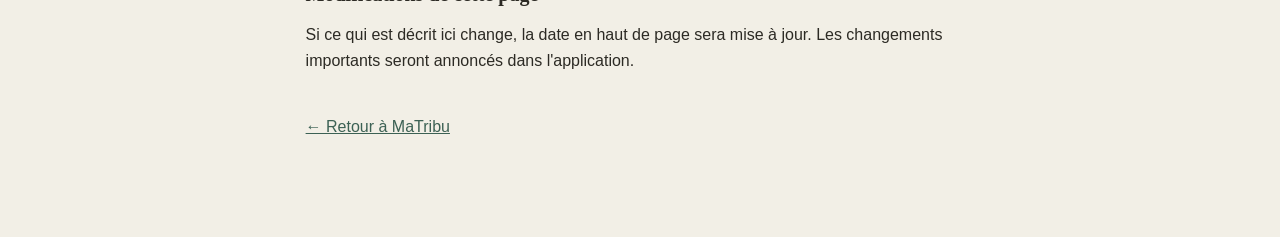
==== commit 5ff6bf1f: "Add files via upload" ====
--- a/confidentialite.html
+++ b/confidentialite.html
@@ -176,7 +176,7 @@
   <li>Aucune publicité, aucun profilage, aucun outil de mesure d'audience.</li>
 </ul>
 
-<h2>Deux cas particuliers</h2>
+<h2>Trois cas particuliers</h2>
 
 <h3>Si vous envoyez un signalement ou une idée</h3>
 <p>Le bouton « Signaler un problème ou proposer une idée » transmet : votre
@@ -195,6 +195,15 @@
 accès et sert uniquement à pouvoir la retirer. Aucun prénom, aucun point,
 aucun contenu de votre famille. Vous pouvez retirer à tout moment une recette
 que votre famille a publiée.</p>
+
+<h3>Si vous ajoutez un rappel à votre agenda</h3>
+<p>Le bouton <b>📅</b> d'un rappel fabrique un petit fichier d'agenda — titre,
+date, heure, lieu, note, prénoms concernés — qui <b>reste sur votre
+téléphone</b> : il est remis à votre application Agenda, et rien n'est envoyé
+à MaTribu. L'application ne lit jamais votre agenda et ne se connecte à aucun
+compte. Si vous choisissez le passage par <b>Google Agenda</b>, c'est alors
+vous qui transmettez ces mêmes informations à Google, à ce moment-là et pour
+ce rappel seulement.</p>
 
 <div class="encadre attention">
   <p style="margin:0">Le catalogue commun n'est pas relu avant publication.
--- a/styles.css
+++ b/styles.css
@@ -284,6 +284,22 @@
 .actu h4{margin:0 0 .5rem}
 .actu ul{margin:0;padding-left:1.1rem}
 .actu li{margin:.45rem 0;line-height:1.55}
+/* « Quoi de neuf » se lisait comme un pavé (24/09/2026) : une nouveauté tient
+   maintenant sur une ligne, son détail s'ouvre d'une pression, et les versions
+   passées se replient. Le petit chevron remplace le triangle du navigateur,
+   qui n'a pas la même tête d'un téléphone à l'autre. */
+.actu-point > summary,
+details.actu-ancienne > summary{cursor:pointer;list-style:none;padding:.2rem 0}
+.actu-point > summary::-webkit-details-marker,
+details.actu-ancienne > summary::-webkit-details-marker{display:none}
+.actu-point > summary::after,
+details.actu-ancienne > summary::after{content:" ›";color:var(--accent-strong);font-weight:700}
+.actu-point[open] > summary::after,
+details.actu-ancienne[open] > summary::after{content:" ⌄"}
+.actu-detail{margin:.2rem 0 .7rem;color:var(--ink-muted)}
+.actu-detail p{margin:.4rem 0}
+.actu-detail .btn{margin-top:.5rem}
+details.actu-ancienne > summary{font-weight:600}
 
 /* Les blocs repliables. .legende-sante est la légende des icônes santé du
    cahier de recettes : sans cette ligne elle s'affichait en texte ordinaire,
